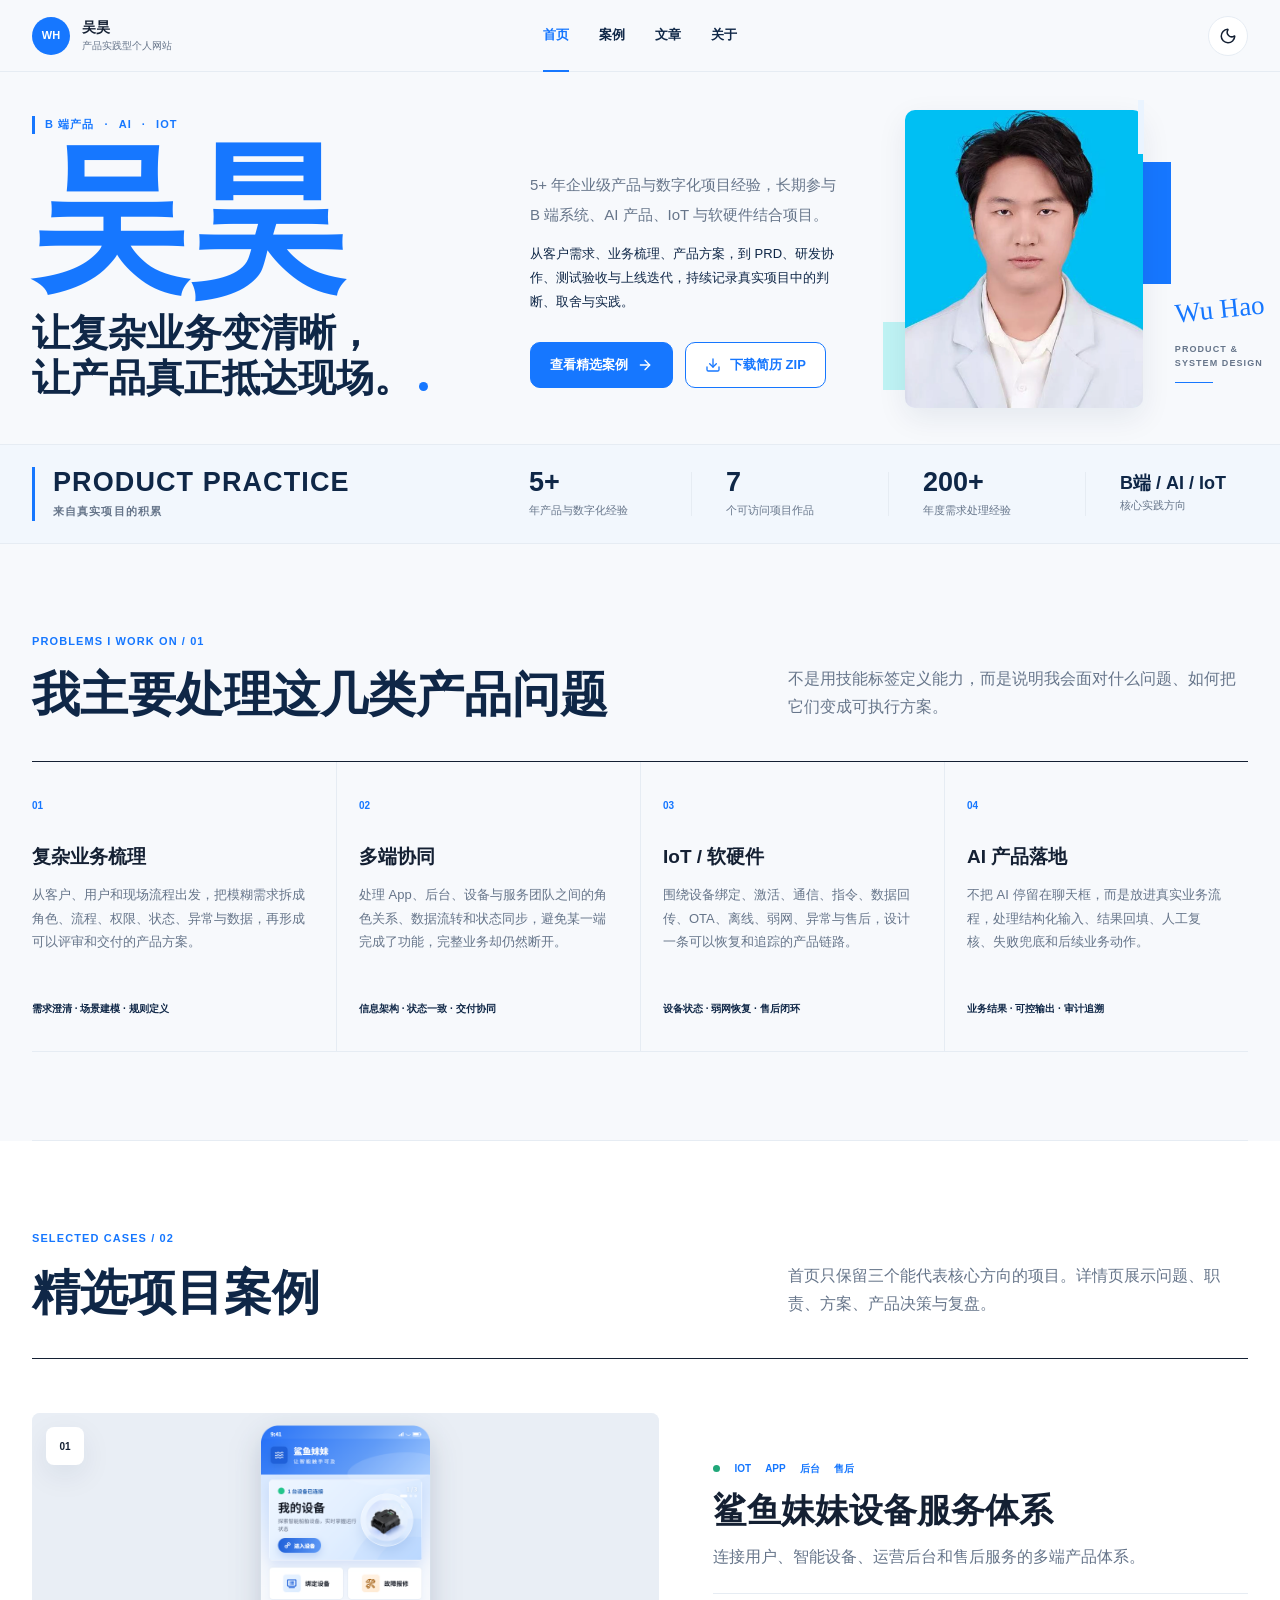
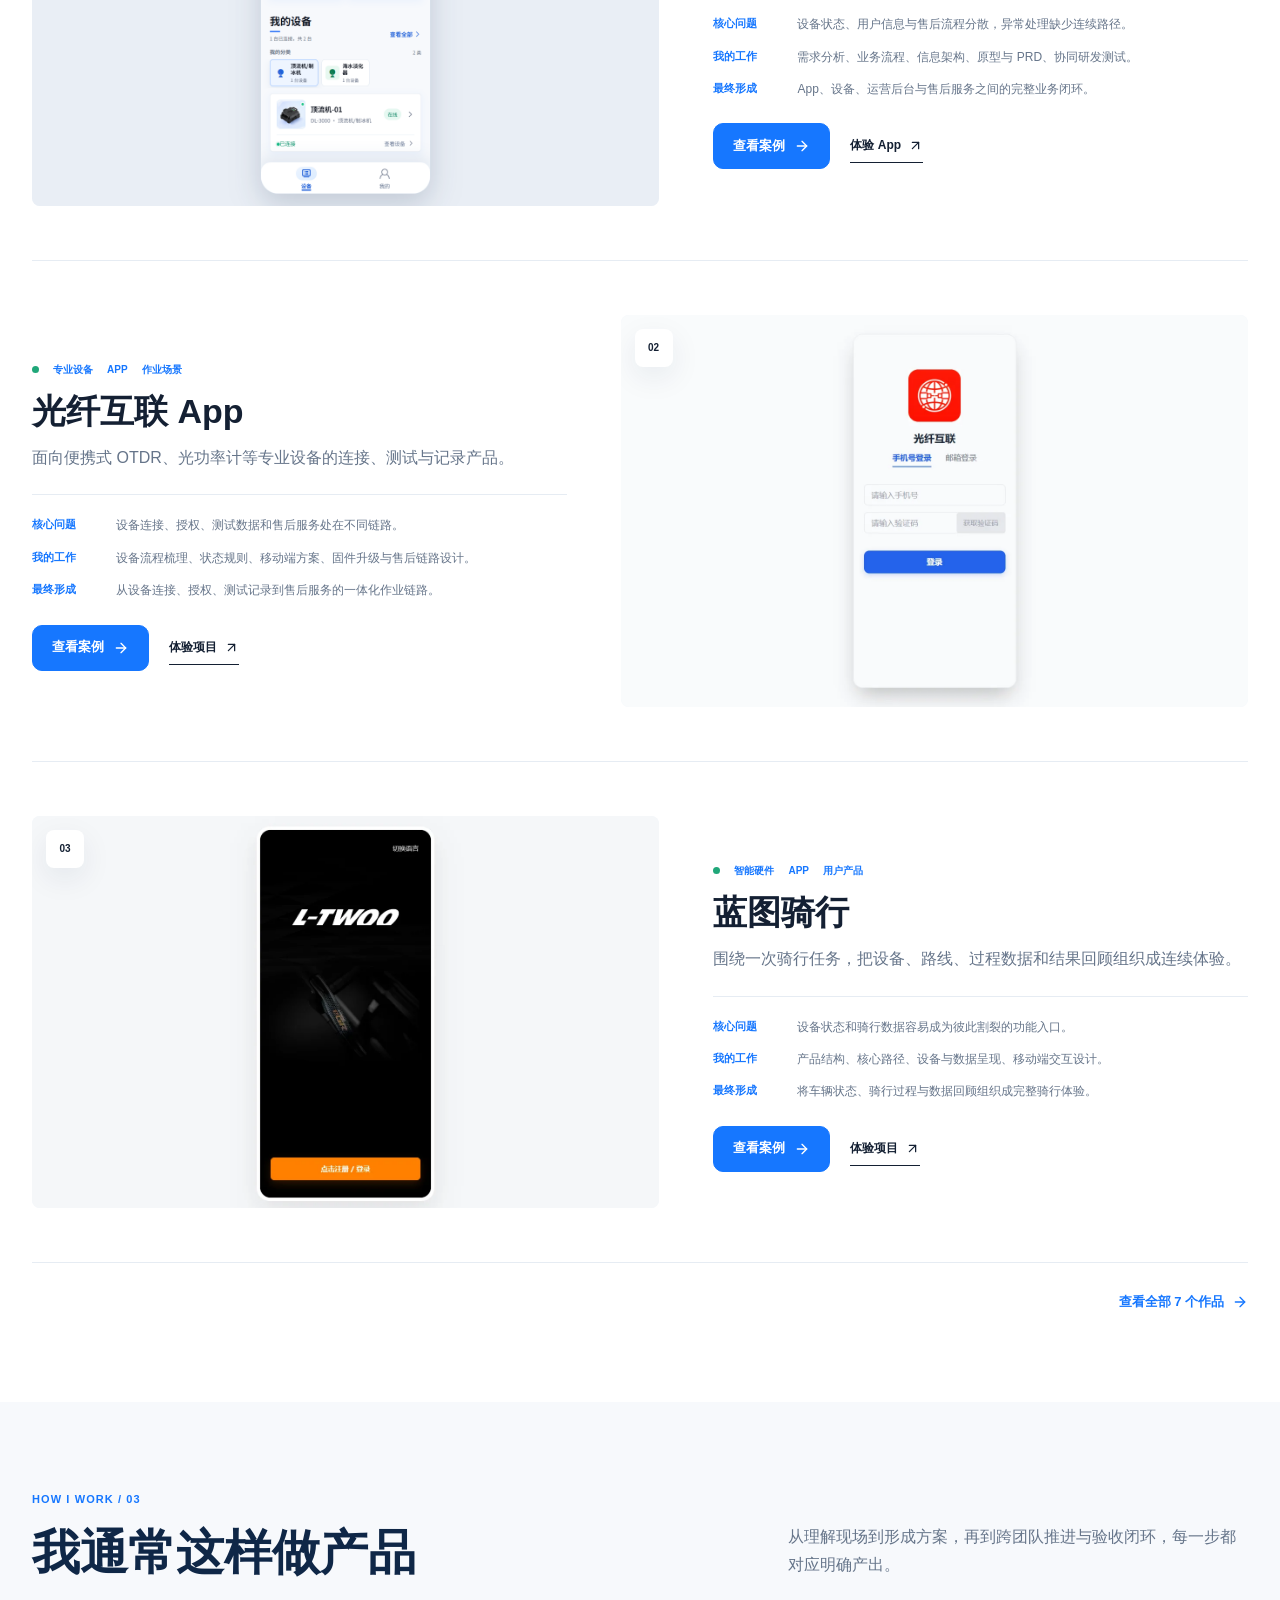
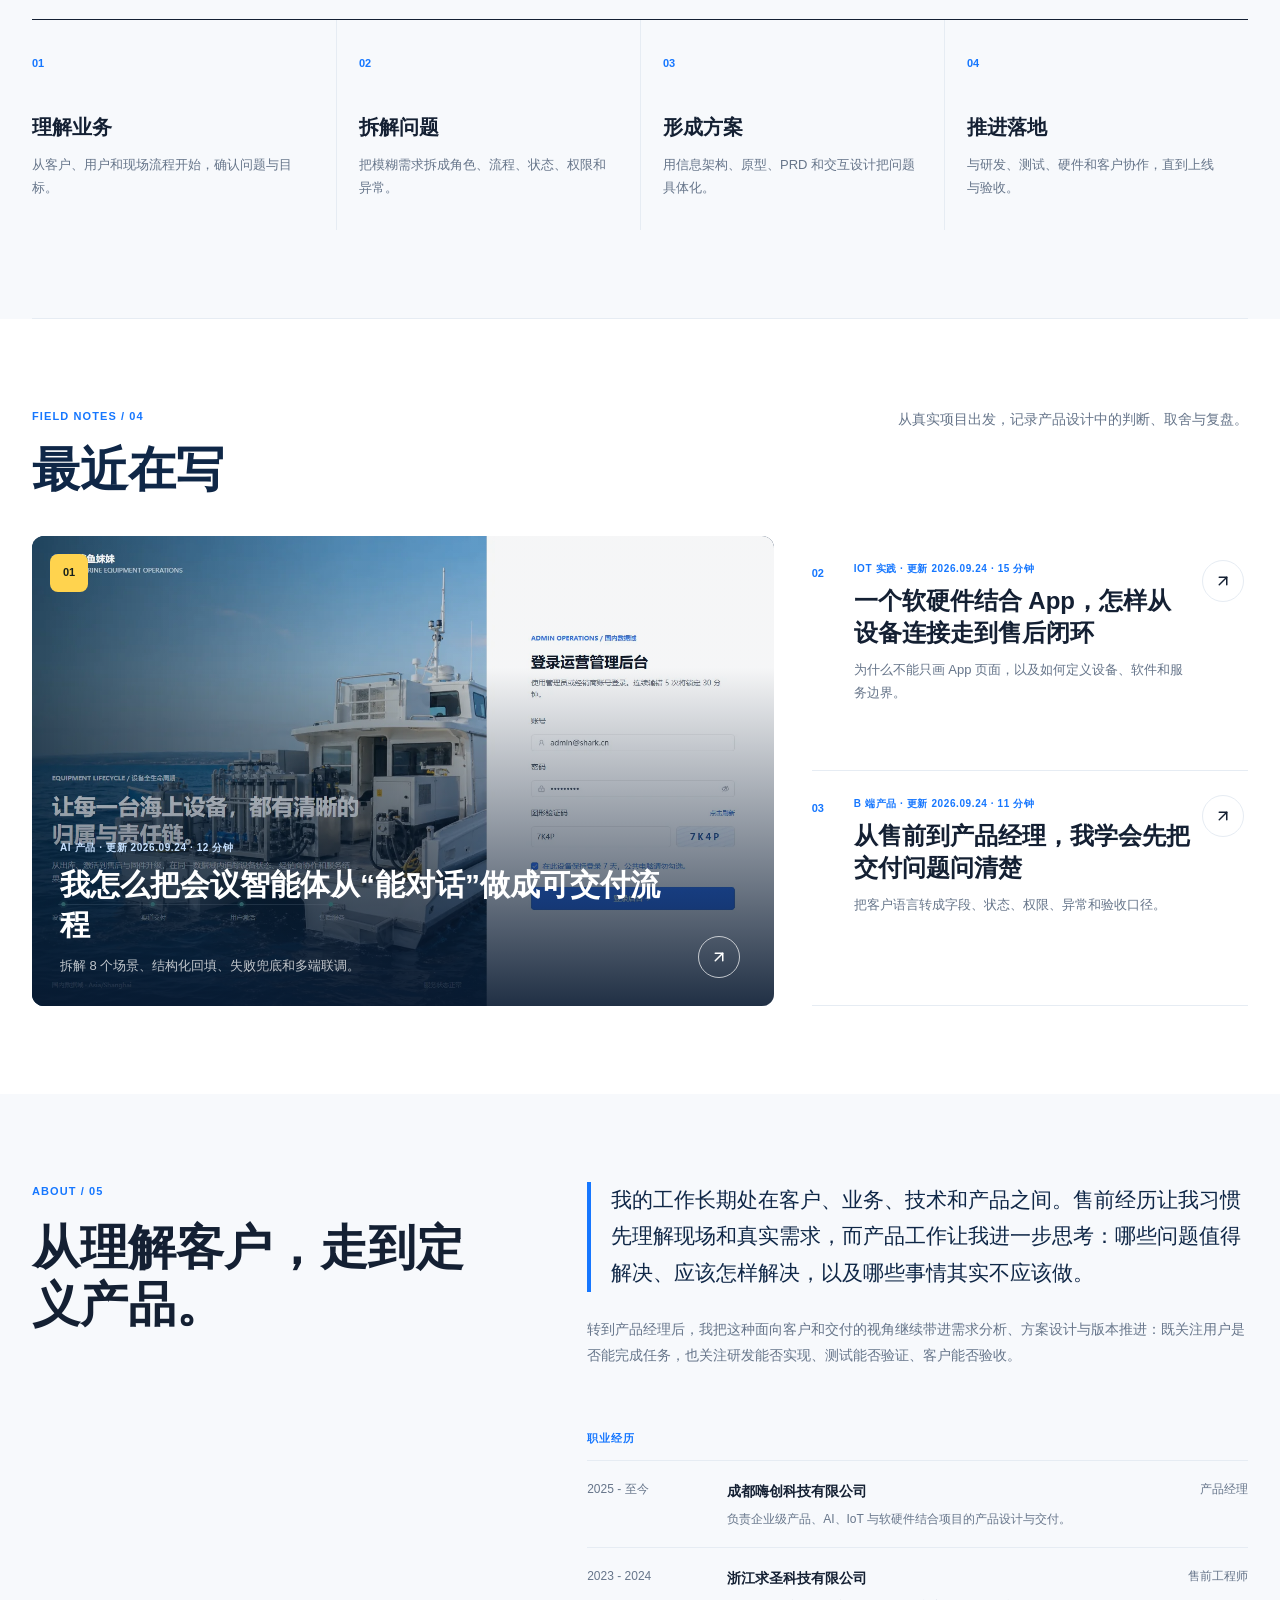
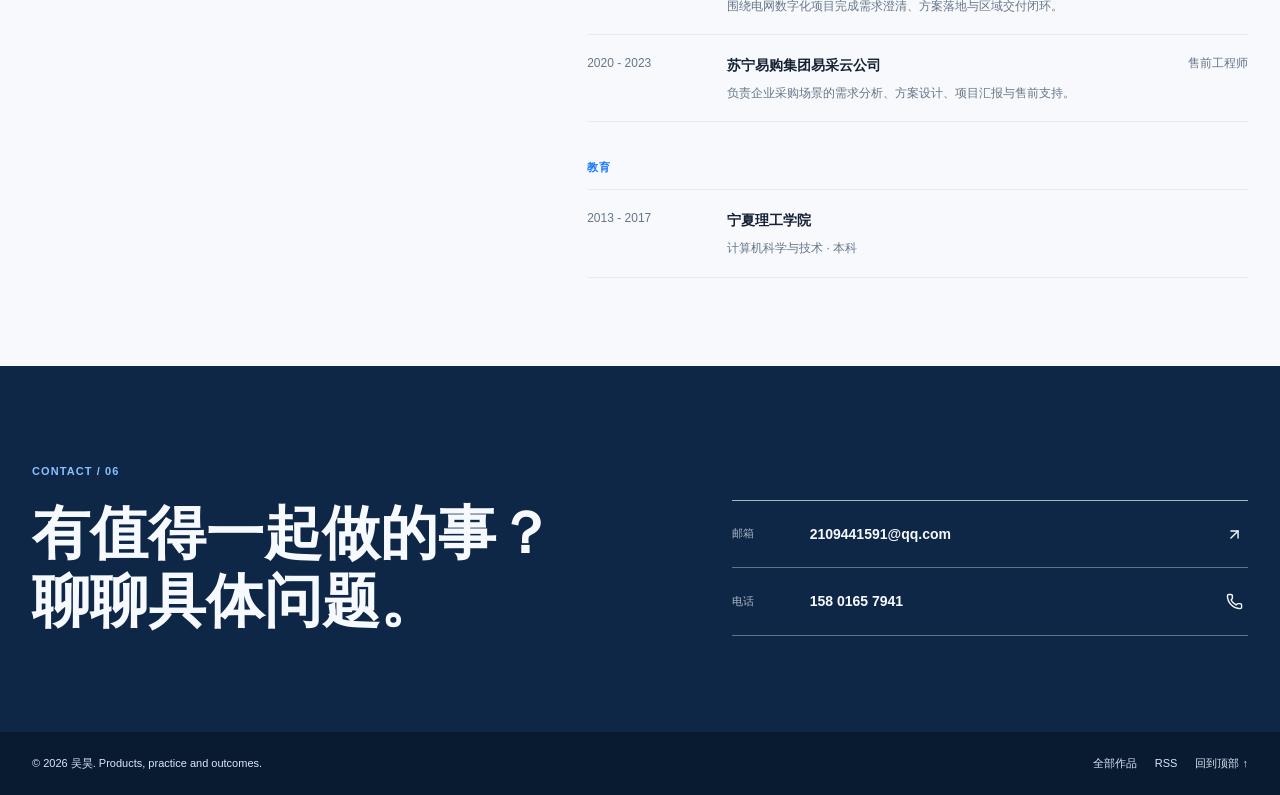
==== index.html @ 8900eb69 "fix: make resume downloadable in WeChat" ====
<!doctype html>
<html lang="zh-CN">
  <head>
    <meta charset="UTF-8" />
    <meta name="viewport" content="width=device-width, initial-scale=1.0" />
    <meta name="description" content="吴昊的个人产品作品集与实践记录，关注 B 端产品、AI、IoT、智能硬件与数字化项目，记录真实项目中的产品设计、需求分析与交付经验。" />
    <meta name="robots" content="index, follow" />
    <meta name="theme-color" content="#f7f9fc" />
    <meta property="og:type" content="website" />
    <meta property="og:title" content="吴昊｜产品经理 · B 端产品 / AI / IoT / 产品实践" />
    <meta property="og:description" content="产品案例、产品方法、AI 实践与 IoT 软硬件经验，记录从需求到交付的真实判断。" />
    <meta property="og:url" content="https://ruanyi.top/" />
    <meta property="og:image" content="https://ruanyi.top/assets/profile-hero.webp" />
    <meta name="twitter:card" content="summary_large_image" />
    <title>吴昊｜产品经理 · B 端产品 / AI / IoT / 产品实践</title>
    <link rel="canonical" href="https://ruanyi.top/" />
    <link rel="alternate" type="application/rss+xml" title="吴昊的产品手记" href="./rss.xml" />
    <link rel="icon" href="./assets/profile-hero.webp" type="image/webp" />
    <link rel="stylesheet" href="./styles-v2.css?v=20260924-3" />
    <script type="application/ld+json">
      {"@context":"https://schema.org","@type":"Person","name":"吴昊","jobTitle":"产品经理","url":"https://ruanyi.top/","sameAs":["https://github.com/1134despair-art"],"knowsAbout":["B端产品","AI产品","IoT","智能硬件","数字化项目"]}
    </script>
    <script src="./assets/vendor/lucide.min.js" defer></script>
    <script src="./script.js?v=20260924-3" defer></script>
  </head>
  <body>
    <a class="skip-link" href="#main">跳到正文</a>
    <header class="site-header" id="top">
      <div class="shell nav-wrap">
        <a class="brand" href="#top" aria-label="返回首页"><span class="brand-mark">WH</span><span class="brand-copy"><strong>吴昊</strong><small>产品实践型个人网站</small></span></a>
        <button class="icon-button menu-toggle" type="button" aria-label="打开导航" aria-expanded="false" aria-controls="site-nav"><i data-lucide="menu" aria-hidden="true"></i></button>
        <nav class="site-nav" id="site-nav" aria-label="主导航">
          <a href="#top"><i data-lucide="house" aria-hidden="true"></i><span>首页</span></a>
          <a href="#work"><i data-lucide="panels-top-left" aria-hidden="true"></i><span>案例</span></a>
          <a href="#writing"><i data-lucide="notebook-tabs" aria-hidden="true"></i><span>文章</span></a>
          <a href="#about"><i data-lucide="user-round" aria-hidden="true"></i><span>关于</span></a>
        </nav>
        <button class="icon-button theme-toggle" type="button" aria-label="切换深色模式" title="切换主题"><i data-lucide="moon" aria-hidden="true"></i></button>
      </div>
    </header>

    <main id="main">
      <section class="hero shell" aria-labelledby="hero-title">
        <div class="hero-grid">
          <div class="hero-primary">
            <p class="eyebrow">B 端产品 <span aria-hidden="true">·</span> AI <span aria-hidden="true">·</span> IoT</p>
            <h1 id="hero-title">吴昊</h1>
            <p class="hero-lede">让复杂业务变清晰，<br />让产品真正抵达现场。</p>
          </div>
          <div class="hero-intro">
            <p class="hero-summary">5+ 年企业级产品与数字化项目经验，长期参与 B 端系统、AI 产品、IoT 与软硬件结合项目。</p>
            <p class="hero-detail">从客户需求、业务梳理、产品方案，到 PRD、研发协作、测试验收与上线迭代，持续记录真实项目中的判断、取舍与实践。</p>
            <div class="hero-actions"><a class="button button-primary" href="#work">查看精选案例 <i data-lucide="arrow-right" aria-hidden="true"></i></a><a class="button button-secondary" href="./assets/wu-hao-product-manager-resume.zip" download="wu-hao-product-manager-resume.zip" type="application/zip" aria-label="下载简历 ZIP 压缩包"><i data-lucide="download" aria-hidden="true"></i> 下载简历 ZIP</a></div>
          </div>
          <aside class="hero-profile" aria-label="吴昊个人形象">
            <div class="portrait-stage"><span class="shape shape-blue" aria-hidden="true"></span><span class="shape shape-cyan" aria-hidden="true"></span><span class="shape shape-line" aria-hidden="true"></span><div class="portrait-wrap"><img src="./assets/profile-hero.webp" alt="吴昊的个人照片" width="800" height="1000" /></div><div class="portrait-signature"><strong>Wu Hao</strong><small>PRODUCT &amp;<br />SYSTEM DESIGN</small></div></div>
          </aside>
        </div>
      </section>

      <section class="principles" aria-label="专业积累">
        <div class="shell principle-grid">
          <p class="section-kicker"><strong>PRODUCT PRACTICE</strong><small>来自真实项目的积累</small></p>
          <p><strong>5+</strong><small>年产品与数字化经验</small></p><span></span><p><strong>7</strong><small>个可访问项目作品</small></p><span></span><p><strong>200+</strong><small>年度需求处理经验</small></p><span></span><p><strong class="direction-value">B端 / AI / IoT</strong><small>核心实践方向</small></p>
        </div>
      </section>

      <section class="section shell problem-section" id="problems" aria-labelledby="problems-title">
        <header class="section-head"><div><p class="section-kicker">Problems I Work On / 01</p><h2 id="problems-title">我主要处理这几类产品问题</h2></div><p>不是用技能标签定义能力，而是说明我会面对什么问题、如何把它们变成可执行方案。</p></header>
        <div class="problem-grid">
          <article><span>01</span><h3>复杂业务梳理</h3><p>从客户、用户和现场流程出发，把模糊需求拆成角色、流程、权限、状态、异常与数据，再形成可以评审和交付的产品方案。</p><small>需求澄清 · 场景建模 · 规则定义</small></article>
          <article><span>02</span><h3>多端协同</h3><p>处理 App、后台、设备与服务团队之间的角色关系、数据流转和状态同步，避免某一端完成了功能，完整业务却仍然断开。</p><small>信息架构 · 状态一致 · 交付协同</small></article>
          <article><span>03</span><h3>IoT / 软硬件</h3><p>围绕设备绑定、激活、通信、指令、数据回传、OTA、离线、弱网、异常与售后，设计一条可以恢复和追踪的产品链路。</p><small>设备状态 · 弱网恢复 · 售后闭环</small></article>
          <article><span>04</span><h3>AI 产品落地</h3><p>不把 AI 停留在聊天框，而是放进真实业务流程，处理结构化输入、结果回填、人工复核、失败兜底和后续业务动作。</p><small>业务结果 · 可控输出 · 审计追溯</small></article>
        </div>
      </section>

      <section class="section featured-work" id="work" aria-labelledby="work-title">
        <div class="shell">
          <header class="section-head"><div><p class="section-kicker">Selected Cases / 02</p><h2 id="work-title">精选项目案例</h2></div><p>首页只保留三个能代表核心方向的项目。详情页展示问题、职责、方案、产品决策与复盘。</p></header>
          <div class="selected-case-list">
            <article class="selected-case">
              <a class="case-visual" href="./cases/shark.html"><img src="./assets/projects/shark-app.png" alt="鲨鱼妹妹 App 与设备服务界面预览" /><span>01</span></a>
              <div class="case-copy"><p class="project-meta"><span>IoT</span><span>App</span><span>后台</span><span>售后</span></p><h3>鲨鱼妹妹设备服务体系</h3><p class="case-positioning">连接用户、智能设备、运营后台和售后服务的多端产品体系。</p><dl class="case-brief"><div><dt>核心问题</dt><dd>设备状态、用户信息与售后流程分散，异常处理缺少连续路径。</dd></div><div><dt>我的工作</dt><dd>需求分析、业务流程、信息架构、原型与 PRD、协同研发测试。</dd></div><div><dt>最终形成</dt><dd>App、设备、运营后台与售后服务之间的完整业务闭环。</dd></div></dl><div class="case-actions"><a class="button button-primary" href="./cases/shark.html">查看案例 <i data-lucide="arrow-right" aria-hidden="true"></i></a><a class="text-link" href="http://shark.ruanyi.top/" target="_blank" rel="noreferrer">体验 App <i data-lucide="arrow-up-right" aria-hidden="true"></i></a></div></div>
            </article>
            <article class="selected-case">
              <a class="case-visual" href="./cases/fiber.html"><img src="./assets/projects/fiber-connect.webp" alt="光纤互联 App 专业设备作业界面预览" /><span>02</span></a>
              <div class="case-copy"><p class="project-meta"><span>专业设备</span><span>App</span><span>作业场景</span></p><h3>光纤互联 App</h3><p class="case-positioning">面向便携式 OTDR、光功率计等专业设备的连接、测试与记录产品。</p><dl class="case-brief"><div><dt>核心问题</dt><dd>设备连接、授权、测试数据和售后服务处在不同链路。</dd></div><div><dt>我的工作</dt><dd>设备流程梳理、状态规则、移动端方案、固件升级与售后链路设计。</dd></div><div><dt>最终形成</dt><dd>从设备连接、授权、测试记录到售后服务的一体化作业链路。</dd></div></dl><div class="case-actions"><a class="button button-primary" href="./cases/fiber.html">查看案例 <i data-lucide="arrow-right" aria-hidden="true"></i></a><a class="text-link" href="https://ruanyi.top/fiberconnect-demo4-h5/" target="_blank" rel="noreferrer">体验项目 <i data-lucide="arrow-up-right" aria-hidden="true"></i></a></div></div>
            </article>
            <article class="selected-case">
              <a class="case-visual" href="./cases/cycling.html"><img src="./assets/projects/blueprint-cycling.webp" alt="蓝图骑行智能骑行产品界面预览" /><span>03</span></a>
              <div class="case-copy"><p class="project-meta"><span>智能硬件</span><span>App</span><span>用户产品</span></p><h3>蓝图骑行</h3><p class="case-positioning">围绕一次骑行任务，把设备、路线、过程数据和结果回顾组织成连续体验。</p><dl class="case-brief"><div><dt>核心问题</dt><dd>设备状态和骑行数据容易成为彼此割裂的功能入口。</dd></div><div><dt>我的工作</dt><dd>产品结构、核心路径、设备与数据呈现、移动端交互设计。</dd></div><div><dt>最终形成</dt><dd>将车辆状态、骑行过程与数据回顾组织成完整骑行体验。</dd></div></dl><div class="case-actions"><a class="button button-primary" href="./cases/cycling.html">查看案例 <i data-lucide="arrow-right" aria-hidden="true"></i></a><a class="text-link" href="https://bicycle.ruanyi.top/" target="_blank" rel="noreferrer">体验项目 <i data-lucide="arrow-up-right" aria-hidden="true"></i></a></div></div>
            </article>
          </div>
          <div class="section-end-link"><a href="./works.html">查看全部 7 个作品 <i data-lucide="arrow-right" aria-hidden="true"></i></a></div>
        </div>
      </section>

      <section class="section shell workflow-section" id="method" aria-labelledby="method-title">
        <header class="section-head"><div><p class="section-kicker">How I Work / 03</p><h2 id="method-title">我通常这样做产品</h2></div><p>从理解现场到形成方案，再到跨团队推进与验收闭环，每一步都对应明确产出。</p></header>
        <ol class="workflow-list"><li><span>01</span><div><h3>理解业务</h3><p>从客户、用户和现场流程开始，确认问题与目标。</p></div></li><li><span>02</span><div><h3>拆解问题</h3><p>把模糊需求拆成角色、流程、状态、权限和异常。</p></div></li><li><span>03</span><div><h3>形成方案</h3><p>用信息架构、原型、PRD 和交互设计把问题具体化。</p></div></li><li><span>04</span><div><h3>推进落地</h3><p>与研发、测试、硬件和客户协作，直到上线与验收。</p></div></li></ol>
      </section>

      <section class="section writing-section" id="writing" aria-labelledby="writing-title">
        <div class="shell"><header class="section-head"><div><p class="section-kicker">Field Notes / 04</p><h2 id="writing-title">最近在写</h2></div><p>从真实项目出发，记录产品设计中的判断、取舍与复盘。</p></header>
          <div class="article-list">
            <article class="article-item"><div class="article-number">01</div><div><p class="article-meta">AI 产品 · 更新 2026.09.24 · 12 分钟</p><h3>我怎么把会议智能体从“能对话”做成可交付流程</h3><p>拆解 8 个场景、结构化回填、失败兜底和多端联调。</p></div><button class="article-open" type="button" data-article="agent" aria-label="阅读文章：我怎么把会议智能体从能对话做成可交付流程"><i data-lucide="arrow-up-right" aria-hidden="true"></i></button></article>
            <article class="article-item"><div class="article-number">02</div><div><p class="article-meta">IoT 实践 · 更新 2026.09.24 · 15 分钟</p><h3>一个软硬件结合 App，怎样从设备连接走到售后闭环</h3><p>为什么不能只画 App 页面，以及如何定义设备、软件和服务边界。</p></div><button class="article-open" type="button" data-article="device" aria-label="阅读文章：一个软硬件结合 App 怎样从设备连接走到售后闭环"><i data-lucide="arrow-up-right" aria-hidden="true"></i></button></article>
            <article class="article-item"><div class="article-number">03</div><div><p class="article-meta">B 端产品 · 更新 2026.09.24 · 11 分钟</p><h3>从售前到产品经理，我学会先把交付问题问清楚</h3><p>把客户语言转成字段、状态、权限、异常和验收口径。</p></div><button class="article-open" type="button" data-article="prd" aria-label="阅读文章：从售前到产品经理我学会先把交付问题问清楚"><i data-lucide="arrow-up-right" aria-hidden="true"></i></button></article>
          </div>
        </div>
      </section>

      <section class="section shell about-section" id="about" aria-labelledby="about-title">
        <div class="about-intro"><p class="section-kicker">About / 05</p><h2 id="about-title">从理解客户，走到定义产品。</h2></div>
        <div class="about-content"><p class="about-lede">我的工作长期处在客户、业务、技术和产品之间。售前经历让我习惯先理解现场和真实需求，而产品工作让我进一步思考：哪些问题值得解决、应该怎样解决，以及哪些事情其实不应该做。</p><p class="about-note">转到产品经理后，我把这种面向客户和交付的视角继续带进需求分析、方案设计与版本推进：既关注用户是否能完成任务，也关注研发能否实现、测试能否验证、客户能否验收。</p>
          <div class="experience"><h3>职业经历</h3><div class="experience-row"><time>2025 - 至今</time><div><strong>成都嗨创科技有限公司</strong><span>产品经理</span><p>负责企业级产品、AI、IoT 与软硬件结合项目的产品设计与交付。</p></div></div><div class="experience-row"><time>2023 - 2024</time><div><strong>浙江求圣科技有限公司</strong><span>售前工程师</span><p>围绕电网数字化项目完成需求澄清、方案落地与区域交付闭环。</p></div></div><div class="experience-row"><time>2020 - 2023</time><div><strong>苏宁易购集团易采云公司</strong><span>售前工程师</span><p>负责企业采购场景的需求分析、方案设计、项目汇报与售前支持。</p></div></div></div>
          <div class="education"><h3>教育</h3><div><time>2013 - 2017</time><p><strong>宁夏理工学院</strong><span>计算机科学与技术 · 本科</span></p></div></div>
        </div>
      </section>

      <section class="contact-section" id="contact" aria-labelledby="contact-title"><div class="shell contact-inner"><div><p class="section-kicker">Contact / 06</p><h2 id="contact-title">有值得一起做的事？<br />聊聊具体问题。</h2></div><div class="contact-links"><a href="mailto:2109441591@qq.com"><span>邮箱</span><strong>2109441591@qq.com</strong><i data-lucide="arrow-up-right" aria-hidden="true"></i></a><a href="tel:15801657941"><span>电话</span><strong>158 0165 7941</strong><i data-lucide="phone" aria-hidden="true"></i></a></div></div></section>
    </main>

    <footer class="site-footer"><div class="shell"><p>© <span id="year"></span> 吴昊. Products, practice and outcomes.</p><div><a href="./works.html">全部作品</a><a href="./rss.xml">RSS</a><a href="#top">回到顶部 ↑</a></div></div></footer>
    <div class="reading-progress" aria-hidden="true"><span></span></div>
    <dialog class="article-dialog" id="article-dialog"><div class="dialog-reading-progress" aria-hidden="true"><span></span></div><button class="dialog-close icon-button" type="button" aria-label="关闭文章"><i data-lucide="x" aria-hidden="true"></i></button><article id="dialog-content"></article></dialog>
  </body>
</html>
---- styles-v2.css ----
:root {
  color-scheme: light;
  --canvas: #f7f9fc;
  --surface: #ffffff;
  --surface-soft: #f2f7fd;
  --ink: #142033;
  --ink-soft: #0f2747;
  --muted: #66758a;
  --line: #e6ecf3;
  --brand: #1677ff;
  --brand-strong: #0f2747;
  --brand-soft: #eaf4ff;
  --accent: #15b8d1;
  --highlight: #ffd34e;
  --success: #20a779;
  --shadow-sm: 0 10px 30px rgba(15, 39, 71, 0.08);
  --shadow-lg: 0 24px 64px rgba(15, 39, 71, 0.16);
  --radius-sm: 8px;
  --radius-md: 12px;
  --ease: cubic-bezier(.2, .7, .2, 1);
  --header-height: 72px;
}

[data-theme="dark"] {
  color-scheme: dark;
  --canvas: #08111e;
  --surface: #0d1828;
  --surface-soft: #112238;
  --ink: #f3f7fc;
  --ink-soft: #e2eaf5;
  --muted: #9cabc0;
  --line: #263b55;
  --brand: #65aaff;
  --brand-strong: #0b3f7a;
  --brand-soft: #102944;
  --accent: #49c8dc;
  --highlight: #f2cc52;
  --success: #51c598;
  --shadow-sm: 0 10px 28px rgba(0, 0, 0, 0.24);
  --shadow-lg: 0 24px 64px rgba(0, 0, 0, 0.4);
}

* { box-sizing: border-box; }
html { scroll-behavior: smooth; scroll-padding-top: 88px; }
body { margin: 0; overflow-x: hidden; background: var(--canvas); color: var(--ink); font-family: Inter, "PingFang SC", "Hiragino Sans GB", "Microsoft YaHei", sans-serif; font-size: 16px; line-height: 1.75; letter-spacing: 0; }
button, a { font: inherit; }
button { color: inherit; }
a { color: inherit; text-decoration: none; }
img { display: block; max-width: 100%; }
::selection { background: var(--brand); color: #fff; }
.skip-link { position: fixed; z-index: 200; left: 20px; top: -60px; padding: 10px 16px; border-radius: var(--radius-sm); background: var(--ink); color: var(--surface); }
.skip-link:focus { top: 12px; }
.shell { width: min(1280px, calc(100% - 64px)); margin-inline: auto; }
main { display: flex; flex-direction: column; }

.site-header { position: sticky; z-index: 80; top: 0; height: var(--header-height); border-bottom: 1px solid var(--line); background: color-mix(in srgb, var(--canvas) 94%, transparent); backdrop-filter: blur(16px); transition: box-shadow 180ms ease, background 180ms ease; }
.site-header.scrolled { background: color-mix(in srgb, var(--surface) 96%, transparent); box-shadow: 0 8px 26px rgba(15, 39, 71, .06); }
.nav-wrap { height: 100%; display: grid; grid-template-columns: 1fr auto 1fr; align-items: center; gap: 24px; }
.brand { display: inline-flex; align-items: center; gap: 12px; width: max-content; }
.brand-mark { display: grid; place-items: center; width: 38px; aspect-ratio: 1; border-radius: 50%; background: var(--brand); color: #fff; font-size: 11px; font-weight: 800; }
.brand-copy { display: grid; line-height: 1.2; }
.brand-copy strong { font-size: 14px; font-weight: 800; }
.brand-copy small { margin-top: 4px; color: var(--muted); font-size: 10px; }
.site-nav { height: 100%; display: flex; align-items: center; justify-content: center; gap: 30px; }
.site-nav a { position: relative; height: 100%; display: inline-flex; align-items: center; color: var(--ink-soft); font-size: 13px; font-weight: 650; transition: color 180ms ease; }
.site-nav a::after { content: ""; position: absolute; left: 0; right: 0; bottom: -1px; height: 2px; background: var(--brand); transform: scaleX(0); transform-origin: center; transition: transform 180ms ease; }
.site-nav a:hover, .site-nav a.active { color: var(--brand); }
.site-nav a:hover::after, .site-nav a.active::after { transform: scaleX(1); }
.site-nav svg { display: none; }
.icon-button { display: grid; place-items: center; width: 40px; height: 40px; padding: 0; border: 1px solid var(--line); border-radius: 50%; background: var(--surface); cursor: pointer; transition: border-color 180ms ease, color 180ms ease, transform 180ms ease; }
.icon-button:hover { border-color: var(--brand); color: var(--brand); transform: translateY(-1px); }
.icon-button svg { width: 18px; height: 18px; }
.theme-toggle { justify-self: end; }
.menu-toggle { display: none; }

.hero { padding-block: 0; }
.hero-grid { min-height: 372px; display: grid; grid-template-columns: minmax(400px, 1.05fr) minmax(300px, .72fr) minmax(330px, .83fr); align-items: center; gap: 36px; }
.hero-primary { align-self: center; }
.eyebrow, .section-kicker { margin: 0 0 18px; color: var(--brand); font-size: 11px; font-weight: 800; letter-spacing: .1em; text-transform: uppercase; }
.hero .eyebrow { display: flex; align-items: center; gap: 10px; margin-bottom: 18px; }
.hero .eyebrow::before { content: ""; width: 3px; height: 18px; background: var(--brand); }
.hero h1 { margin: 0; color: var(--brand); font-size: 156px; line-height: .86; font-weight: 900; letter-spacing: 0; }
.hero-lede { margin: 24px 0 0; color: var(--ink-soft); font-size: 38px; font-weight: 800; line-height: 1.18; }
.hero-lede::after { content: ""; display: inline-block; width: 9px; height: 9px; margin-left: 7px; border-radius: 50%; background: var(--brand); }
.hero-intro { align-self: center; padding-top: 42px; }
.hero-summary { max-width: 390px; margin: 0; color: var(--muted); font-size: 15px; line-height: 2; }
.hero-detail { max-width: 390px; margin: 12px 0 0; color: var(--ink-soft); font-size: 13px; line-height: 1.85; }
.hero-actions { display: flex; flex-wrap: wrap; gap: 12px; margin-top: 28px; }
.button { min-height: 46px; display: inline-flex; align-items: center; justify-content: center; gap: 9px; padding: 9px 19px; border: 1px solid var(--brand); border-radius: 10px; font-size: 13px; font-weight: 750; transition: transform 180ms var(--ease), box-shadow 180ms ease, background 180ms ease; }
.button:hover { transform: translateY(-2px); box-shadow: var(--shadow-sm); }
.button svg { width: 16px; height: 16px; }
.button-primary { background: var(--brand); border-color: var(--brand); color: #fff; }
.button-primary:hover { background: #0568ec; }
.button-secondary { background: var(--surface); color: var(--brand); }
.button-secondary:hover { background: var(--brand-soft); }

.hero-profile { min-width: 0; }
.portrait-stage { position: relative; width: 100%; max-width: 385px; min-height: 324px; margin-left: auto; }
.portrait-wrap { position: absolute; z-index: 3; left: 22px; top: 14px; width: 238px; aspect-ratio: 4 / 5; overflow: hidden; border-radius: 10px; background: var(--brand-soft); box-shadow: var(--shadow-sm); }
.portrait-wrap img { width: 100%; height: 100%; object-fit: cover; object-position: center 38%; }
.shape { position: absolute; display: block; }
.shape-blue { z-index: 1; left: 244px; top: 66px; width: 44px; height: 122px; background: var(--brand); }
.shape-cyan { z-index: 2; left: 0; top: 226px; width: 54px; height: 68px; background: #bff3f4; }
.shape-line { z-index: 4; left: 255px; top: 4px; width: 6px; height: 54px; background: var(--brand-soft); }
.portrait-signature { position: absolute; left: 292px; top: 190px; display: grid; gap: 10px; color: var(--brand); }
.portrait-signature strong { font-family: "Segoe Script", "Bradley Hand", cursive; font-size: 27px; font-weight: 500; white-space: nowrap; transform: rotate(-6deg); }
.portrait-signature small { color: var(--muted); font-size: 9px; font-weight: 700; line-height: 1.5; letter-spacing: .12em; }
.portrait-signature::after { content: ""; width: 38px; height: 1px; margin-top: 2px; background: var(--brand); }

.principles { border-block: 1px solid var(--line); background: var(--surface-soft); }
.principle-grid { min-height: 98px; display: grid; grid-template-columns: 1.22fr repeat(7, auto); align-items: center; gap: 34px; }
.principle-grid .section-kicker { display: grid; gap: 4px; margin: 0; padding-left: 18px; border-left: 3px solid var(--brand); }
.principle-grid p { margin: 0; }
.principle-grid p:not(.section-kicker) { display: grid; gap: 3px; min-width: 128px; }
.principle-grid strong { color: var(--ink-soft); font-size: 27px; line-height: 1.15; }
.principle-grid .direction-value { font-size: 18px; white-space: nowrap; }
.principle-grid small { color: var(--muted); font-size: 11px; white-space: nowrap; }
.principle-grid span { width: 1px; height: 44px; background: var(--line); }

.section { padding-block: 88px; }
.section-head { display: grid; grid-template-columns: minmax(0, 1fr) minmax(300px, .65fr); align-items: end; gap: 48px; margin-bottom: 40px; }
.section-head h2 { margin: 0; color: var(--ink-soft); font-size: 48px; line-height: 1.08; letter-spacing: 0; }
.section-head > p { margin: 0; color: var(--muted); }

.content-pillars { order: initial; }
.pillar-list { display: grid; grid-template-columns: repeat(5, 1fr); border-top: 1px solid var(--ink); border-bottom: 1px solid var(--line); }
.pillar-list article { min-width: 0; display: grid; grid-template-columns: 26px 1fr; gap: 12px; padding: 26px 20px 28px 0; }
.pillar-list article + article { padding-left: 20px; border-left: 1px solid var(--line); }
.pillar-list span { padding-top: 3px; color: var(--brand); font-size: 10px; font-weight: 850; }
.pillar-list h3 { margin: 0 0 9px; font-size: 17px; }
.pillar-list p { margin: 0; color: var(--muted); font-size: 12px; line-height: 1.75; }

.writing-section { background: var(--surface); }
.writing-section .section-head { grid-template-columns: 1fr auto; gap: 20px 48px; }
.writing-section .section-head > div { grid-row: span 2; }
.writing-section .section-head > p { align-self: start; max-width: 430px; font-size: 14px; }
.section-more { align-self: end; justify-self: end; display: inline-flex; align-items: center; gap: 8px; color: var(--brand); font-size: 12px; font-weight: 750; }
.section-more svg { width: 15px; height: 15px; transition: transform 180ms ease; }
.section-more:hover svg { transform: translateX(5px); }
.article-list { display: grid; grid-template-columns: minmax(0, 1.7fr) minmax(360px, 1fr); grid-template-rows: 1fr 1fr; column-gap: 38px; }
.article-item { position: relative; min-width: 0; display: grid; grid-template-columns: 30px 1fr 46px; align-items: start; gap: 12px; padding: 24px 0; border-bottom: 1px solid var(--line); transition: border-color 250ms ease; }
.article-item:first-child { grid-row: span 2; grid-template-columns: 1fr 48px; align-content: end; min-height: 470px; padding: 250px 28px 28px; overflow: hidden; border: 0; border-radius: 12px; background: #0f2747; color: #fff; }
.article-item:first-child::before { content: ""; position: absolute; inset: 0; background: linear-gradient(180deg, rgba(8, 25, 48, .04) 28%, rgba(8, 25, 48, .9) 100%), url("./assets/projects/shark-ops.webp") center / cover no-repeat; transition: transform 250ms ease, filter 250ms ease; }
.article-item:first-child:hover::before { transform: scale(1.02); filter: saturate(1.08); }
.article-item:first-child::after { content: ""; position: absolute; inset: 0; background: rgba(10, 32, 58, 0); pointer-events: none; transition: background 250ms ease; }
.article-item:first-child:hover::after { background: rgba(10, 32, 58, .08); }
.article-item:first-child .article-number { position: absolute; z-index: 2; left: 18px; top: 18px; width: 38px; height: 38px; display: grid; place-items: center; padding: 0; border-radius: 8px; background: var(--highlight); color: #17201c; }
.article-item:first-child > div:nth-child(2) { z-index: 2; grid-column: 1; }
.article-item:first-child .article-open { z-index: 2; grid-column: 2; align-self: end; border-color: rgba(255,255,255,.7); color: #fff; }
.article-item:first-child .article-meta { color: #c7e1ff; }
.article-item:first-child h3 { max-width: 620px; font-size: 30px; }
.article-item:first-child div > p:last-child { max-width: 600px; color: rgba(255,255,255,.74); }
.article-number { padding-top: 4px; color: var(--brand); font-size: 11px; font-weight: 850; }
.article-meta { margin: 0 0 8px; color: var(--brand); font-size: 10px; font-weight: 800; letter-spacing: .06em; text-transform: uppercase; }
.article-item h3 { margin: 0 0 9px; color: inherit; font-size: 24px; line-height: 1.35; transition: color 250ms ease; }
.article-item div > p:last-child { margin: 0; color: var(--muted); font-size: 13px; line-height: 1.75; }
.article-item:not(:first-child):hover { border-color: var(--brand); }
.article-item:not(:first-child):hover h3 { color: var(--brand); }
.article-open { display: grid; place-items: center; width: 42px; aspect-ratio: 1; border: 1px solid var(--line); border-radius: 50%; background: transparent; cursor: pointer; transition: background 250ms ease, color 250ms ease, border-color 250ms ease, transform 250ms ease; }
.article-open:hover, .article-item:hover .article-open { border-color: var(--brand); color: var(--brand); transform: translate(5px, -2px); }
.article-item:first-child:hover .article-open { border-color: #fff; color: #fff; }
.article-open svg { width: 18px; height: 18px; }

#work .section-head { grid-template-columns: minmax(0, 1fr) minmax(300px, .65fr); }
#work.section { padding-top: 88px; }
.filter-bar { display: flex; flex-wrap: wrap; gap: 8px; margin-bottom: 38px; }
.filter-button { min-height: 38px; padding: 7px 14px; border: 1px solid var(--line); border-radius: 8px; background: var(--surface); cursor: pointer; color: var(--muted); font-size: 12px; font-weight: 700; transition: background 180ms ease, color 180ms ease, border-color 180ms ease; }
.filter-button:hover, .filter-button.active { border-color: var(--brand); background: var(--brand); color: #fff; }
.project-grid { display: grid; grid-template-columns: repeat(12, 1fr); gap: 56px 24px; }
.project-card { grid-column: span 6; min-width: 0; }
.project-card[hidden] { display: none; }
.project-featured { grid-column: span 12; display: grid; grid-template-columns: minmax(0, 1.5fr) minmax(280px, .5fr); align-items: end; gap: 32px; }
.project-featured:last-child { grid-template-columns: minmax(280px, .5fr) minmax(0, 1.5fr); }
.project-featured:last-child .project-visual { order: 2; }
.project-visual { position: relative; display: block; aspect-ratio: 16 / 10; overflow: hidden; border-radius: var(--radius-md); background: var(--surface-soft); box-shadow: var(--shadow-sm); }
.project-visual::after { content: "查看线上项目"; position: absolute; right: 12px; bottom: 12px; padding: 7px 10px; border-radius: var(--radius-sm); background: rgba(20,32,51,.88); color: #fff; font-size: 10px; font-weight: 750; opacity: 0; transform: translateY(6px); transition: opacity 180ms ease, transform 180ms ease; }
.project-visual:hover::after { opacity: 1; transform: translateY(0); }
.project-visual img { width: 100%; height: 100%; object-fit: cover; object-position: top center; transition: transform 420ms var(--ease); }
.project-card:hover .project-visual img { transform: scale(1.025); }
.project-index { position: absolute; z-index: 2; left: 12px; top: 12px; display: grid; place-items: center; width: 36px; aspect-ratio: 1; border-radius: var(--radius-sm); background: var(--surface); color: var(--ink); box-shadow: var(--shadow-sm); font-size: 10px; font-weight: 850; }
.project-body { padding-top: 20px; }
.project-meta { display: flex; flex-wrap: wrap; gap: 7px 14px; color: var(--brand); font-size: 10px; font-weight: 800; text-transform: uppercase; }
.project-meta::before { content: ""; align-self: center; width: 7px; height: 7px; border-radius: 50%; background: var(--success); }
.project-body h3 { margin: 10px 0 8px; font-size: 30px; line-height: 1.3; }
.project-body h2 { margin: 10px 0 8px; font-size: 27px; line-height: 1.3; }
.project-body p { margin: 0 0 16px; color: var(--muted); font-size: 14px; }
.project-positioning { line-height: 1.8; }
.project-role { padding-top: 13px; border-top: 1px solid var(--line); font-size: 13px !important; }
.project-role strong { margin-right: 8px; color: var(--ink-soft); }
.project-details { display: grid; gap: 10px; margin: 20px 0 22px; padding-top: 18px; border-top: 1px solid var(--line); }
.project-details div { display: grid; grid-template-columns: 64px 1fr; gap: 12px; }
.project-details dt { color: var(--brand); font-size: 11px; font-weight: 800; }
.project-details dd { margin: 0; color: var(--muted); font-size: 12px; line-height: 1.7; }
.text-link { display: inline-flex; align-items: center; gap: 7px; min-height: 34px; border-bottom: 1px solid var(--ink); font-size: 12px; font-weight: 800; }
.text-link svg { width: 15px; height: 15px; transition: transform 180ms ease; }
.text-link:hover svg { transform: translate(3px, -3px); }

.about-section { display: grid; grid-template-columns: minmax(280px, .82fr) minmax(0, 1.18fr); gap: 96px; }
.about-intro { position: sticky; top: 110px; align-self: start; }
.about-intro h2 { margin: 0; font-size: 48px; line-height: 1.2; }
.about-lede { margin: 0 0 48px; padding-left: 20px; border-left: 4px solid var(--brand); color: var(--ink-soft); font-size: 21px; line-height: 1.75; }
.capability-grid { display: grid; grid-template-columns: repeat(2, 1fr); border-top: 1px solid var(--ink); }
.capability-grid > div { min-height: 188px; padding: 24px 22px 24px 0; border-bottom: 1px solid var(--line); }
.capability-grid > div:nth-child(even) { padding-left: 22px; border-left: 1px solid var(--line); }
.capability-grid span { color: var(--brand); font-size: 10px; font-weight: 850; }
.capability-grid h3 { margin: 20px 0 7px; font-size: 18px; }
.capability-grid p { margin: 0; color: var(--muted); font-size: 13px; }
.experience { margin-top: 60px; }
.experience > h3 { margin: 0 0 12px; color: var(--brand); font-size: 11px; letter-spacing: .1em; text-transform: uppercase; }
.experience-row { display: grid; grid-template-columns: 120px 1fr; gap: 20px; padding: 18px 0; border-top: 1px solid var(--line); }
.experience-row:last-child { border-bottom: 1px solid var(--line); }
.experience-row time { color: var(--muted); font-size: 12px; }
.experience-row div { display: grid; grid-template-columns: minmax(0, 1fr) auto; gap: 5px 18px; }
.experience-row strong { font-size: 14px; }
.experience-row span { color: var(--muted); font-size: 12px; text-align: right; }
.experience-row p { grid-column: 1 / -1; margin: 0; color: var(--muted); font-size: 12px; line-height: 1.7; }
.education { margin-top: 36px; }
.education > h3 { margin: 0 0 12px; color: var(--brand); font-size: 11px; letter-spacing: .1em; text-transform: uppercase; }
.education > div { display: grid; grid-template-columns: 120px 1fr; gap: 20px; padding: 18px 0; border-top: 1px solid var(--line); border-bottom: 1px solid var(--line); }
.education time { color: var(--muted); font-size: 12px; }
.education p { display: grid; gap: 5px; margin: 0; }
.education strong { font-size: 14px; }
.education span { color: var(--muted); font-size: 12px; }
.about-note { margin: -24px 0 0; color: var(--muted); font-size: 14px; line-height: 1.9; }

.contact-section { padding-block: 96px; background: var(--brand-strong); color: #f6f9fd; }
.contact-section .section-kicker { color: #8bc0ff; }
.contact-inner { display: grid; grid-template-columns: 1fr .82fr; gap: 70px; align-items: end; }
.contact-inner h2 { margin: 0; font-size: 58px; line-height: 1.18; }
.contact-links { border-top: 1px solid rgba(255,255,255,.65); }
.contact-links a { display: grid; grid-template-columns: 64px 1fr 22px; align-items: center; gap: 14px; padding: 21px 0; border-bottom: 1px solid rgba(255,255,255,.35); }
.contact-links span { font-size: 11px; opacity: .7; }
.contact-links strong { overflow-wrap: anywhere; font-size: 14px; }
.contact-links svg { width: 17px; height: 17px; }

.site-footer { padding: 22px 0; background: #091b30; color: #dbe8f8; font-size: 11px; }
.site-footer .shell { display: flex; justify-content: space-between; gap: 24px; }
.site-footer p { margin: 0; }
.site-footer .shell > div { display: flex; flex-wrap: wrap; gap: 18px; }
.site-footer a:hover { color: #fff; }

.problem-section { border-bottom: 1px solid var(--line); }
.problem-grid { display: grid; grid-template-columns: repeat(4, 1fr); border-top: 1px solid var(--ink); border-bottom: 1px solid var(--line); }
.problem-grid article { min-width: 0; padding: 28px 22px 30px 0; }
.problem-grid article + article { padding-left: 22px; border-left: 1px solid var(--line); }
.problem-grid span { color: var(--brand); font-size: 10px; font-weight: 850; }
.problem-grid h3 { margin: 22px 0 10px; font-size: 19px; }
.problem-grid p { min-height: 88px; margin: 0 0 22px; color: var(--muted); font-size: 13px; line-height: 1.8; }
.problem-grid small { color: var(--ink-soft); font-size: 10px; font-weight: 750; }

.featured-work { background: var(--surface); }
.selected-case-list { border-top: 1px solid var(--ink); }
.selected-case { display: grid; grid-template-columns: minmax(0, 1.08fr) minmax(360px, .92fr); gap: 54px; align-items: center; padding: 54px 0; border-bottom: 1px solid var(--line); }
.selected-case:nth-child(even) { grid-template-columns: minmax(360px, .92fr) minmax(0, 1.08fr); }
.selected-case:nth-child(even) .case-visual { order: 2; }
.case-visual { position: relative; display: block; min-width: 0; aspect-ratio: 16 / 10; overflow: hidden; border-radius: var(--radius-sm); background: var(--surface-soft); }
.case-visual img { width: 100%; height: 100%; object-fit: cover; object-position: top center; transition: transform 360ms var(--ease); }
.selected-case:hover .case-visual img { transform: scale(1.02); }
.case-visual > span { position: absolute; left: 14px; top: 14px; display: grid; place-items: center; width: 38px; aspect-ratio: 1; border-radius: var(--radius-sm); background: var(--surface); color: var(--ink); box-shadow: var(--shadow-sm); font-size: 10px; font-weight: 850; }
.case-copy h3 { margin: 12px 0 10px; font-size: 34px; line-height: 1.25; }
.case-positioning { margin: 0 0 22px; color: var(--muted); line-height: 1.85; }
.case-brief { display: grid; gap: 12px; margin: 0 0 24px; padding-top: 20px; border-top: 1px solid var(--line); }
.case-brief div { display: grid; grid-template-columns: 70px 1fr; gap: 14px; }
.case-brief dt { color: var(--brand); font-size: 11px; font-weight: 800; }
.case-brief dd { margin: 0; color: var(--muted); font-size: 12px; line-height: 1.7; }
.case-actions { display: flex; flex-wrap: wrap; align-items: center; gap: 12px 20px; }
.section-end-link { display: flex; justify-content: flex-end; padding-top: 28px; }
.section-end-link a { display: inline-flex; align-items: center; gap: 8px; color: var(--brand); font-size: 13px; font-weight: 800; }
.section-end-link svg { width: 16px; height: 16px; transition: transform 180ms ease; }
.section-end-link a:hover svg { transform: translateX(4px); }

.workflow-section { border-bottom: 1px solid var(--line); }
.workflow-list { display: grid; grid-template-columns: repeat(4, 1fr); margin: 0; padding: 0; border-top: 1px solid var(--ink); list-style: none; }
.workflow-list li { min-width: 0; padding: 28px 22px 30px 0; }
.workflow-list li + li { padding-left: 22px; border-left: 1px solid var(--line); }
.workflow-list span { color: var(--brand); font-size: 11px; font-weight: 850; }
.workflow-list h3 { margin: 34px 0 8px; font-size: 20px; }
.workflow-list p { margin: 0; color: var(--muted); font-size: 13px; line-height: 1.8; }

.subpage-main, .case-page { display: block; }
.page-hero { padding-block: 92px 64px; border-bottom: 1px solid var(--line); }
.page-hero h1 { margin: 0; color: var(--ink-soft); font-size: 72px; line-height: 1; }
.page-hero > p:last-child { max-width: 660px; margin: 24px 0 0; color: var(--muted); font-size: 17px; line-height: 1.85; }
.work-library { padding-top: 54px; }
.work-library .project-grid { row-gap: 64px; }

.case-hero { padding-block: 88px 64px; }
.case-hero-grid { display: grid; grid-template-columns: minmax(0, 1.15fr) minmax(360px, .85fr); gap: 86px; align-items: end; }
.case-hero h1 { margin: 0; color: var(--ink-soft); font-size: 72px; line-height: 1.06; }
.case-hero-grid > div > p { max-width: 640px; margin: 28px 0 0; color: var(--muted); font-size: 17px; line-height: 1.9; }
.case-overview { margin: 0; border-top: 1px solid var(--ink); }
.case-overview div { display: grid; grid-template-columns: 86px 1fr; gap: 18px; padding: 11px 0; border-bottom: 1px solid var(--line); }
.case-overview dt { color: var(--brand); font-size: 11px; font-weight: 800; }
.case-overview dd { margin: 0; color: var(--ink-soft); font-size: 12px; line-height: 1.6; }
.case-cover { margin-bottom: 92px; }
.case-cover img { width: 100%; aspect-ratio: 16 / 8; object-fit: cover; object-position: top center; border-radius: var(--radius-sm); background: var(--surface-soft); }
.case-cover figcaption { margin-top: 12px; color: var(--muted); font-size: 11px; }
.case-content { width: min(780px, calc(100% - 64px)); }
.case-content > section { padding: 0 0 72px; }
.case-content > section + section { padding-top: 72px; border-top: 1px solid var(--line); }
.case-number { margin: 0 0 14px !important; color: var(--brand) !important; font-size: 11px !important; font-weight: 850; letter-spacing: .06em; }
.case-content h2 { margin: 0 0 20px; color: var(--ink-soft); font-size: 38px; line-height: 1.28; }
.case-content section > p { margin: 0; color: var(--muted); line-height: 2; }
.problem-chain { display: grid; gap: 0; margin: 32px 0 0; padding: 0; list-style: none; counter-reset: problem; }
.problem-chain li { position: relative; padding: 18px 18px 18px 58px; border-top: 1px solid var(--line); color: var(--ink-soft); counter-increment: problem; }
.problem-chain li:last-child { border-bottom: 1px solid var(--line); }
.problem-chain li::before { content: counter(problem, decimal-leading-zero); position: absolute; left: 14px; color: var(--brand); font-size: 10px; font-weight: 850; }
.problem-chain li + li::after { content: "↓"; position: absolute; left: 20px; top: -14px; padding: 0 4px; background: var(--canvas); color: var(--brand); font-size: 12px; }
.responsibility-list { display: grid; grid-template-columns: repeat(2, 1fr); gap: 0; margin: 30px 0 0; padding: 0; border-top: 1px solid var(--line); list-style: none; }
.responsibility-list li { padding: 14px 0 14px 22px; border-bottom: 1px solid var(--line); color: var(--ink-soft); font-size: 13px; }
.responsibility-list li:nth-child(odd) { padding-left: 0; }
.responsibility-list li:nth-child(even) { border-left: 1px solid var(--line); }
.responsibility-list li::before { content: "✓"; margin-right: 10px; color: var(--brand); font-weight: 850; }
.solution-grid, .key-page-list { display: grid; grid-template-columns: repeat(3, 1fr); margin-top: 30px; border-top: 1px solid var(--ink); }
.solution-grid > div, .key-page-list > div { padding: 24px 20px 24px 0; }
.solution-grid > div + div, .key-page-list > div + div { padding-left: 20px; border-left: 1px solid var(--line); }
.solution-grid strong, .key-page-list strong { color: var(--ink-soft); font-size: 14px; }
.solution-grid p, .key-page-list p { margin: 12px 0 0; color: var(--muted); font-size: 12px; line-height: 1.8; }
.key-page-list { grid-template-columns: repeat(2, 1fr); border-bottom: 1px solid var(--line); }
.key-page-list > div:nth-child(3) { padding-left: 0; border-left: 0; border-top: 1px solid var(--line); }
.key-page-list > div:nth-child(4) { border-top: 1px solid var(--line); }
.scenario-grid { display: grid; grid-template-columns: repeat(3, 1fr); margin-top: 30px; border-top: 1px solid var(--ink); border-bottom: 1px solid var(--line); }
.scenario-grid article { padding: 24px 20px 24px 0; }
.scenario-grid article + article { padding-left: 20px; border-left: 1px solid var(--line); }
.scenario-grid strong { display: block; color: var(--ink-soft); font-size: 14px; }
.scenario-grid span { display: block; margin-top: 8px; color: var(--brand); font-size: 10px; font-weight: 800; }
.scenario-grid p { margin: 14px 0 0; color: var(--muted); font-size: 12px; line-height: 1.8; }
.decision-list, .challenge-list { display: grid; margin-top: 30px; border-top: 1px solid var(--ink); }
.decision-list article, .challenge-list article { display: grid; grid-template-columns: minmax(180px, .75fr) minmax(0, 1.6fr); gap: 30px; padding: 22px 0; border-bottom: 1px solid var(--line); }
.decision-list strong, .challenge-list strong { color: var(--ink-soft); font-size: 14px; line-height: 1.6; }
.decision-list p, .challenge-list p { margin: 0; color: var(--muted); font-size: 12px; line-height: 1.85; }
.flow-list { display: grid; grid-template-columns: repeat(4, 1fr); margin: 30px 0 0; padding: 0; list-style: none; }
.flow-list li { position: relative; min-width: 0; padding: 22px 18px; border: 1px solid var(--line); }
.flow-list li + li { border-left: 0; }
.flow-list li + li::before { content: "→"; position: absolute; z-index: 2; left: -9px; top: 22px; color: var(--brand); background: var(--canvas); }
.flow-list span { color: var(--brand); font-size: 10px; font-weight: 850; }
.flow-list strong { display: block; margin-top: 26px; font-size: 14px; }
.flow-list p { margin: 8px 0 0; color: var(--muted); font-size: 11px; line-height: 1.7; }
.case-links { display: flex; flex-wrap: wrap; gap: 12px; margin-top: 30px; }
.related-content { margin: 0 0 64px; padding: 32px; border-left: 4px solid var(--brand); background: var(--surface-soft); }
.related-content h2 { margin-bottom: 14px; font-size: 26px; }
.related-content a { display: inline-flex; align-items: center; gap: 8px; color: var(--ink-soft); font-weight: 750; }
.related-content a:hover { color: var(--brand); }
.related-content svg { width: 16px; height: 16px; }
.case-pagination { display: grid; grid-template-columns: repeat(2, 1fr); gap: 14px; margin-bottom: 92px; }
.case-pagination a { display: grid; gap: 6px; min-height: 106px; padding: 20px; border: 1px solid var(--line); border-radius: var(--radius-sm); background: var(--surface); }
.case-pagination a:hover { border-color: var(--brand); }
.case-pagination span { color: var(--brand); font-size: 10px; font-weight: 800; }
.case-pagination strong { color: var(--ink-soft); font-size: 14px; }
.reading-progress { position: fixed; z-index: 120; left: 0; right: 0; top: 0; height: 3px; pointer-events: none; }
.reading-progress span { display: block; width: 100%; height: 100%; background: var(--brand); transform: scaleX(0); transform-origin: left; }

.article-dialog { width: min(780px, calc(100% - 32px)); max-height: calc(100svh - 40px); padding: 0; border: 1px solid var(--line); border-radius: var(--radius-md); background: var(--surface); color: var(--ink); box-shadow: var(--shadow-lg); }
.article-dialog::backdrop { background: rgba(7, 19, 35, .72); backdrop-filter: blur(6px); }
.dialog-reading-progress { position: sticky; z-index: 4; top: 0; height: 3px; background: var(--line); }
.dialog-reading-progress span { display: block; width: 100%; height: 100%; background: var(--brand); transform: scaleX(0); transform-origin: left; }
.dialog-close { position: sticky; z-index: 2; top: 16px; float: right; margin: 16px 16px 0 0; background: var(--surface); }
#dialog-content { padding: 68px 72px; }
#dialog-content .article-meta { margin-bottom: 12px; }
#dialog-content h2 { margin: 0 0 28px; font-size: 44px; line-height: 1.22; }
#dialog-content h3 { margin: 34px 0 8px; font-size: 21px; }
#dialog-content p, #dialog-content li { color: var(--muted); line-height: 1.95; }
#dialog-content strong { color: var(--ink); }
.article-byline { display: grid; grid-template-columns: repeat(4, 1fr); margin: -8px 0 30px; padding: 14px 0; border-top: 1px solid var(--line); border-bottom: 1px solid var(--line); }
.article-byline div { min-width: 0; padding-right: 12px; }
.article-byline dt { color: var(--brand); font-size: 9px; font-weight: 800; text-transform: uppercase; }
.article-byline dd { margin: 5px 0 0; color: var(--muted); font-size: 10px; line-height: 1.5; }
.article-summary { margin: 0 0 28px; padding-left: 18px; border-left: 3px solid var(--brand); color: var(--ink-soft) !important; font-size: 15px; }
#dialog-content blockquote { margin: 30px 0; padding: 18px 22px; border-left: 4px solid var(--brand); background: var(--surface-soft); color: var(--ink); font-size: 18px; }
.article-toc { margin: 28px 0 36px; padding: 20px 22px; border-left: 3px solid var(--brand); background: var(--surface-soft); }
.article-toc > strong { display: block; margin-bottom: 8px; color: var(--ink-soft); font-size: 12px; }
.article-toc ol { margin: 0; padding-left: 20px; }
.article-toc li { padding: 3px 0; font-size: 12px; }
.article-toc a:hover { color: var(--brand); }
.article-related { margin-top: 44px; padding: 26px; background: var(--surface-soft); }
.article-related .section-kicker { margin-bottom: 6px; }
#dialog-content .article-related h3 { margin: 0 0 14px; }
.article-related > div { display: grid; gap: 8px; }
.article-related a { display: grid; grid-template-columns: 1fr auto; gap: 3px 14px; align-items: center; padding: 12px 0; border-top: 1px solid var(--line); }
.article-related a strong { font-size: 13px; }
.article-related a span { color: var(--muted); font-size: 11px; }
.article-related a svg { grid-column: 2; grid-row: 1 / span 2; width: 16px; height: 16px; color: var(--brand); }
.article-actions { display: grid; gap: 24px; margin-top: 42px; padding-top: 22px; border-top: 1px solid var(--line); }
.article-actions .button { cursor: pointer; color: var(--ink); }
.article-actions > .button { justify-self: start; }
.article-pagination { display: grid; grid-template-columns: repeat(2, 1fr); gap: 12px; }
.article-pagination button { display: grid; gap: 5px; min-height: 92px; padding: 15px; border: 1px solid var(--line); border-radius: var(--radius-sm); background: var(--surface); color: var(--ink); text-align: left; cursor: pointer; }
.article-pagination button:hover { border-color: var(--brand); }
.article-pagination span { color: var(--brand); font-size: 10px; font-weight: 800; }
.article-pagination strong { font-size: 12px; line-height: 1.55; }
.toast { position: fixed; z-index: 160; left: 50%; bottom: 28px; padding: 10px 15px; border-radius: var(--radius-sm); background: var(--ink); color: var(--surface); box-shadow: var(--shadow-lg); font-size: 12px; transform: translate(-50%, 20px); opacity: 0; pointer-events: none; transition: opacity 180ms ease, transform 180ms ease; }
.toast.show { opacity: 1; transform: translate(-50%, 0); }
.reveal, .reveal.visible { opacity: 1; transform: none; }

@media (max-width: 1180px) {
  .hero-grid { grid-template-columns: minmax(350px, 1fr) minmax(270px, .78fr) minmax(280px, .75fr); gap: 24px; }
  .hero h1 { font-size: 126px; }
  .hero-lede { font-size: 32px; }
  .portrait-stage { max-width: 320px; }
  .portrait-wrap { width: 210px; }
  .shape-blue { left: 216px; }
  .portrait-signature { left: 252px; }
  .principle-grid { gap: 18px; }
  .principle-grid p:not(.section-kicker) { min-width: 112px; }
  .principle-grid strong { font-size: 24px; }
  .article-list { grid-template-columns: minmax(0, 1.5fr) minmax(320px, 1fr); }
}

@media (max-width: 960px) {
  :root { --header-height: 68px; }
  .shell { width: min(100% - 40px, 760px); }
  .nav-wrap { grid-template-columns: 1fr auto auto; gap: 10px; }
  .menu-toggle { display: grid; order: 2; }
  .theme-toggle { order: 3; }
  .site-nav { position: absolute; top: calc(100% + 8px); left: 20px; right: 20px; height: auto; display: none; padding: 8px; border: 1px solid var(--line); border-radius: 12px; background: var(--surface); box-shadow: var(--shadow-lg); }
  .site-nav.open { display: grid; grid-template-columns: repeat(4, 1fr); }
  .site-nav a { min-height: 44px; justify-content: center; border-radius: 8px; }
  .site-nav a::after { left: 18px; right: 18px; bottom: 4px; }
  .hero { padding-block: 56px 62px; }
  .hero-grid { min-height: auto; grid-template-columns: minmax(0, 1.1fr) minmax(260px, .9fr); gap: 46px 28px; }
  .hero-primary { align-self: end; }
  .hero h1 { font-size: 116px; }
  .hero-lede { font-size: 32px; }
  .hero-intro { align-self: end; padding-top: 0; }
  .hero-profile { grid-column: 1 / -1; }
  .portrait-stage { max-width: 460px; min-height: 330px; margin: 0 auto; }
  .portrait-wrap { left: 54px; width: 220px; }
  .shape-blue { left: 264px; }
  .shape-cyan { left: 30px; }
  .shape-line { left: 275px; }
  .portrait-signature { left: 312px; }
  .principle-grid { grid-template-columns: repeat(4, 1fr); gap: 20px; padding-block: 22px; }
  .principle-grid .section-kicker { grid-column: 1 / -1; }
  .principle-grid span { display: none; }
  .problem-grid, .workflow-list { grid-template-columns: repeat(2, 1fr); }
  .problem-grid article:nth-child(3), .workflow-list li:nth-child(3) { padding-left: 0; border-left: 0; border-top: 1px solid var(--line); }
  .problem-grid article:nth-child(4), .workflow-list li:nth-child(4) { border-top: 1px solid var(--line); }
  .selected-case, .selected-case:nth-child(even) { grid-template-columns: 1fr; gap: 28px; }
  .selected-case:nth-child(even) .case-visual { order: initial; }
  .case-copy { max-width: 680px; }
  .case-hero-grid { grid-template-columns: 1fr; gap: 48px; }
  .case-overview { max-width: 660px; }
  .case-cover { margin-bottom: 72px; }
  .flow-list { grid-template-columns: repeat(2, 1fr); }
  .flow-list li:nth-child(3) { border-left: 1px solid var(--line); }
  .flow-list li:nth-child(n+3) { border-top: 0; }
  .flow-list li:nth-child(3)::before { display: none; }
  .section { padding-block: 82px; }
  .article-list { grid-template-columns: 1fr; grid-template-rows: auto; gap: 0; }
  .article-item:first-child { grid-row: auto; min-height: 460px; margin-bottom: 20px; }
  .pillar-list { grid-template-columns: repeat(2, 1fr); }
  .pillar-list article { border-bottom: 1px solid var(--line); }
  .pillar-list article:nth-child(odd) { padding-left: 0; border-left: 0; }
  .pillar-list article:nth-child(even) { padding-left: 20px; border-left: 1px solid var(--line); }
  .pillar-list article:last-child { grid-column: 1 / -1; }
  .about-section { grid-template-columns: 1fr; gap: 48px; }
  .about-intro { position: static; max-width: 650px; }
  .contact-inner { grid-template-columns: 1fr; gap: 46px; }
}

@media (max-width: 680px) {
  .shell { width: calc(100% - 28px); }
  .brand-copy small { display: none; }
  .site-nav { left: 14px; right: 14px; grid-template-columns: 1fr 1fr !important; }
  .site-nav a { gap: 7px; }
  .site-nav svg { display: block; width: 16px; height: 16px; }
  .hero { padding-block: 42px 52px; }
  .hero-grid { display: flex; flex-direction: column; align-items: stretch; gap: 0; }
  .hero-primary { order: 1; }
  .hero h1 { font-size: 84px; }
  .hero-lede { margin-top: 22px; font-size: 30px; }
  .hero-intro { order: 2; margin-top: 28px; }
  .hero-summary { font-size: 14px; line-height: 1.85; }
  .hero-detail { font-size: 13px; }
  .hero-actions { display: grid; grid-template-columns: 1fr 1fr; margin-top: 24px; }
  .button { min-width: 0; padding-inline: 10px; font-size: 12px; }
  .hero-profile { order: 3; margin-top: 42px; }
  .portrait-stage { width: min(100%, 350px); min-height: 310px; }
  .portrait-wrap { left: 20px; width: 202px; }
  .shape-blue { left: 210px; top: 58px; width: 38px; height: 104px; }
  .shape-cyan { left: 0; top: 206px; }
  .shape-line { left: 218px; }
  .portrait-signature { left: 252px; top: 170px; }
  .portrait-signature strong { font-size: 21px; }
  .principle-grid { grid-template-columns: 1fr 1fr; row-gap: 24px; padding-block: 26px; }
  .principle-grid .section-kicker { grid-column: 1 / -1; }
  .principle-grid p:not(.section-kicker) { min-width: 0; }
  .principle-grid strong { font-size: 24px; }
  .principle-grid .direction-value { font-size: 16px; }
  .section { padding-block: 72px; }
  .section-head, .writing-section .section-head, #work .section-head { display: grid; grid-template-columns: 1fr; gap: 12px; margin-bottom: 30px; }
  .writing-section .section-head > div { grid-row: auto; }
  .section-head h2 { font-size: 40px; }
  .section-head > p { font-size: 14px; }
  .section-more { justify-self: start; margin-top: 6px; }
  .article-item:first-child { min-height: 430px; padding: 248px 20px 22px; }
  .article-item:first-child h3 { font-size: 25px; }
  .article-item { grid-template-columns: 28px 1fr 40px; gap: 9px; padding-block: 22px; }
  .article-item h3 { font-size: 21px; }
  .article-item div > p:last-child { display: none; }
  .problem-grid, .workflow-list { grid-template-columns: 1fr; }
  .problem-grid article, .problem-grid article + article, .problem-grid article:nth-child(3), .workflow-list li, .workflow-list li + li, .workflow-list li:nth-child(3) { padding: 24px 0; border-left: 0; border-top: 1px solid var(--line); }
  .problem-grid article:first-child, .workflow-list li:first-child { border-top: 0; }
  .problem-grid p { min-height: auto; }
  .workflow-list h3 { margin-top: 20px; }
  .selected-case { padding: 40px 0; }
  .case-copy h3 { font-size: 27px; }
  .case-brief div { grid-template-columns: 1fr; gap: 3px; }
  .case-actions { align-items: stretch; }
  .case-actions .button { flex: 1 1 auto; }
  .pillar-list { grid-template-columns: 1fr; }
  .pillar-list article, .pillar-list article:nth-child(even), .pillar-list article:last-child { grid-column: auto; padding: 20px 0; border-left: 0; }
  .pillar-list article + article { border-top: 1px solid var(--line); }
  .filter-bar { flex-wrap: nowrap; overflow-x: auto; margin-inline: -14px; padding-inline: 14px; scrollbar-width: none; }
  .filter-button { flex: 0 0 auto; }
  .project-grid { grid-template-columns: 1fr; gap: 46px; }
  .project-card, .project-featured { grid-column: auto; display: block; }
  .project-featured:last-child .project-visual { order: initial; }
  .project-body h3 { font-size: 25px; }
  .project-body h2 { font-size: 24px; }
  .about-intro h2 { font-size: 38px; }
  .about-lede { font-size: 18px; }
  .capability-grid { grid-template-columns: 1fr; }
  .capability-grid > div, .capability-grid > div:nth-child(even) { min-height: auto; padding: 22px 0; border-left: 0; }
  .experience-row { grid-template-columns: 1fr; gap: 5px; }
  .experience-row div { display: grid; gap: 3px; }
  .experience-row span { text-align: left; }
  .experience-row div { grid-template-columns: 1fr; }
  .experience-row p { grid-column: auto; }
  .education > div { grid-template-columns: 1fr; gap: 5px; }
  .about-note { margin-top: -26px; }
  .contact-section { padding-block: 72px; }
  .contact-inner h2 { font-size: 40px; }
  .contact-links a { grid-template-columns: 54px 1fr 20px; }
  .site-footer .shell { display: grid; }
  .page-hero { padding-block: 64px 48px; }
  .page-hero h1, .case-hero h1 { font-size: 48px; }
  .page-hero > p:last-child, .case-hero-grid > div > p { font-size: 15px; }
  .work-library { padding-top: 42px; }
  .case-hero { padding-block: 62px 48px; }
  .case-cover { width: 100%; margin-bottom: 62px; }
  .case-cover img { border-radius: 0; aspect-ratio: 4 / 3; }
  .case-cover figcaption { width: calc(100% - 28px); margin-inline: auto; }
  .case-content { width: calc(100% - 28px); }
  .case-content > section { padding-bottom: 54px; }
  .case-content > section + section { padding-top: 54px; }
  .case-content h2 { font-size: 29px; }
  .responsibility-list, .solution-grid, .key-page-list, .flow-list, .scenario-grid { grid-template-columns: 1fr; }
  .responsibility-list li, .responsibility-list li:nth-child(even), .responsibility-list li:nth-child(odd) { padding-left: 0; border-left: 0; }
  .solution-grid > div, .solution-grid > div + div, .key-page-list > div, .key-page-list > div + div, .key-page-list > div:nth-child(3), .key-page-list > div:nth-child(4) { padding: 20px 0; border-left: 0; border-top: 1px solid var(--line); }
  .solution-grid > div:first-child, .key-page-list > div:first-child { border-top: 0; }
  .scenario-grid article, .scenario-grid article + article { padding: 20px 0; border-left: 0; border-top: 1px solid var(--line); }
  .scenario-grid article:first-child { border-top: 0; }
  .decision-list article, .challenge-list article { grid-template-columns: 1fr; gap: 8px; }
  .flow-list li, .flow-list li + li, .flow-list li:nth-child(3), .flow-list li:nth-child(n+3) { border: 1px solid var(--line); border-top: 0; }
  .flow-list li:first-child { border-top: 1px solid var(--line); }
  .flow-list li + li::before { content: "↓"; left: 20px; top: -13px; padding-inline: 4px; background: var(--canvas); }
  .flow-list li:nth-child(3)::before { display: block; }
  .related-content { padding: 24px 20px; }
  .case-pagination { grid-template-columns: 1fr; margin-bottom: 70px; }
  .article-dialog { width: calc(100% - 16px); max-height: calc(100svh - 16px); }
  #dialog-content { padding: 62px 22px 42px; }
  #dialog-content h2 { font-size: 32px; }
  .article-byline { grid-template-columns: repeat(2, 1fr); gap: 14px 10px; }
  .article-pagination { grid-template-columns: 1fr; }
}

@media (max-width: 390px) {
  .hero h1 { font-size: 76px; }
  .hero-lede { font-size: 27px; }
  .portrait-stage { transform: scale(.94); transform-origin: left top; margin-bottom: -18px; }
}

@media (prefers-reduced-motion: reduce) {
  *, *::before, *::after { scroll-behavior: auto !important; transition-duration: .01ms !important; animation-duration: .01ms !important; }
  .reveal { opacity: 1; transform: none; }
}
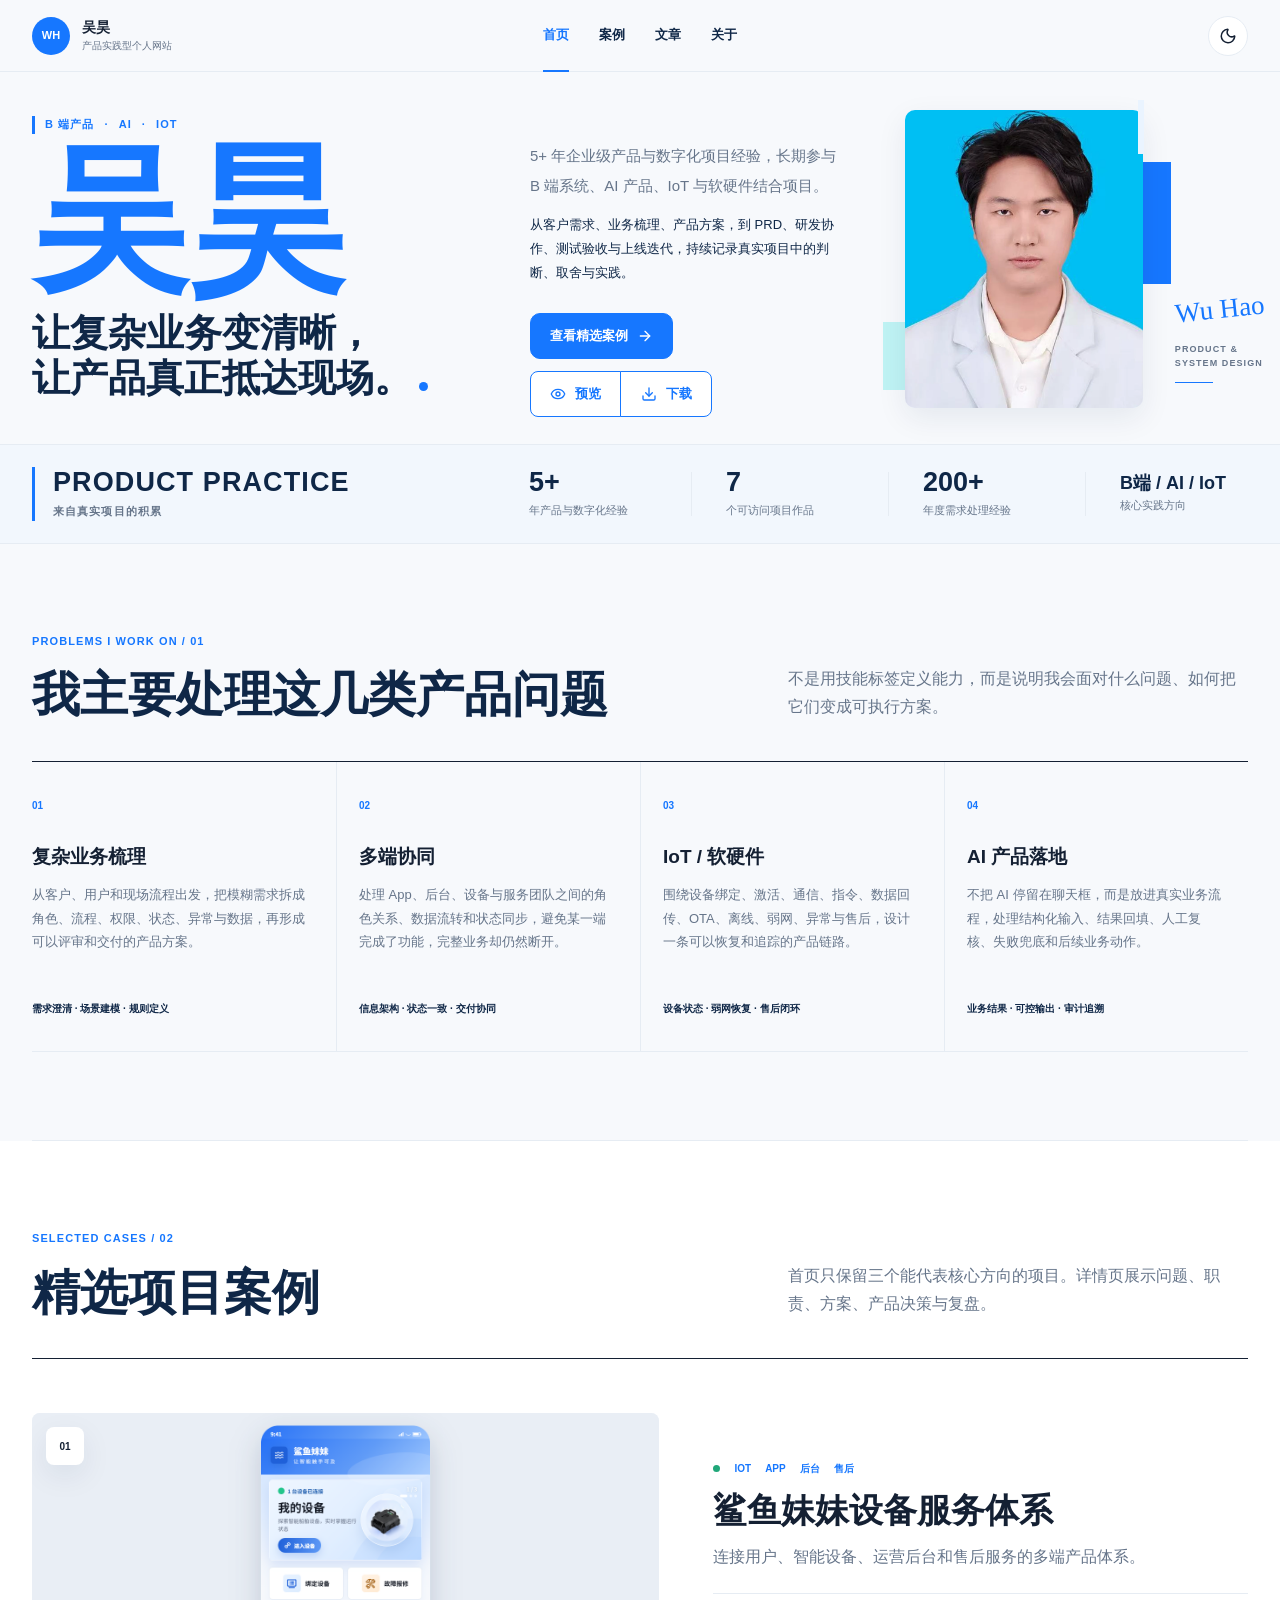
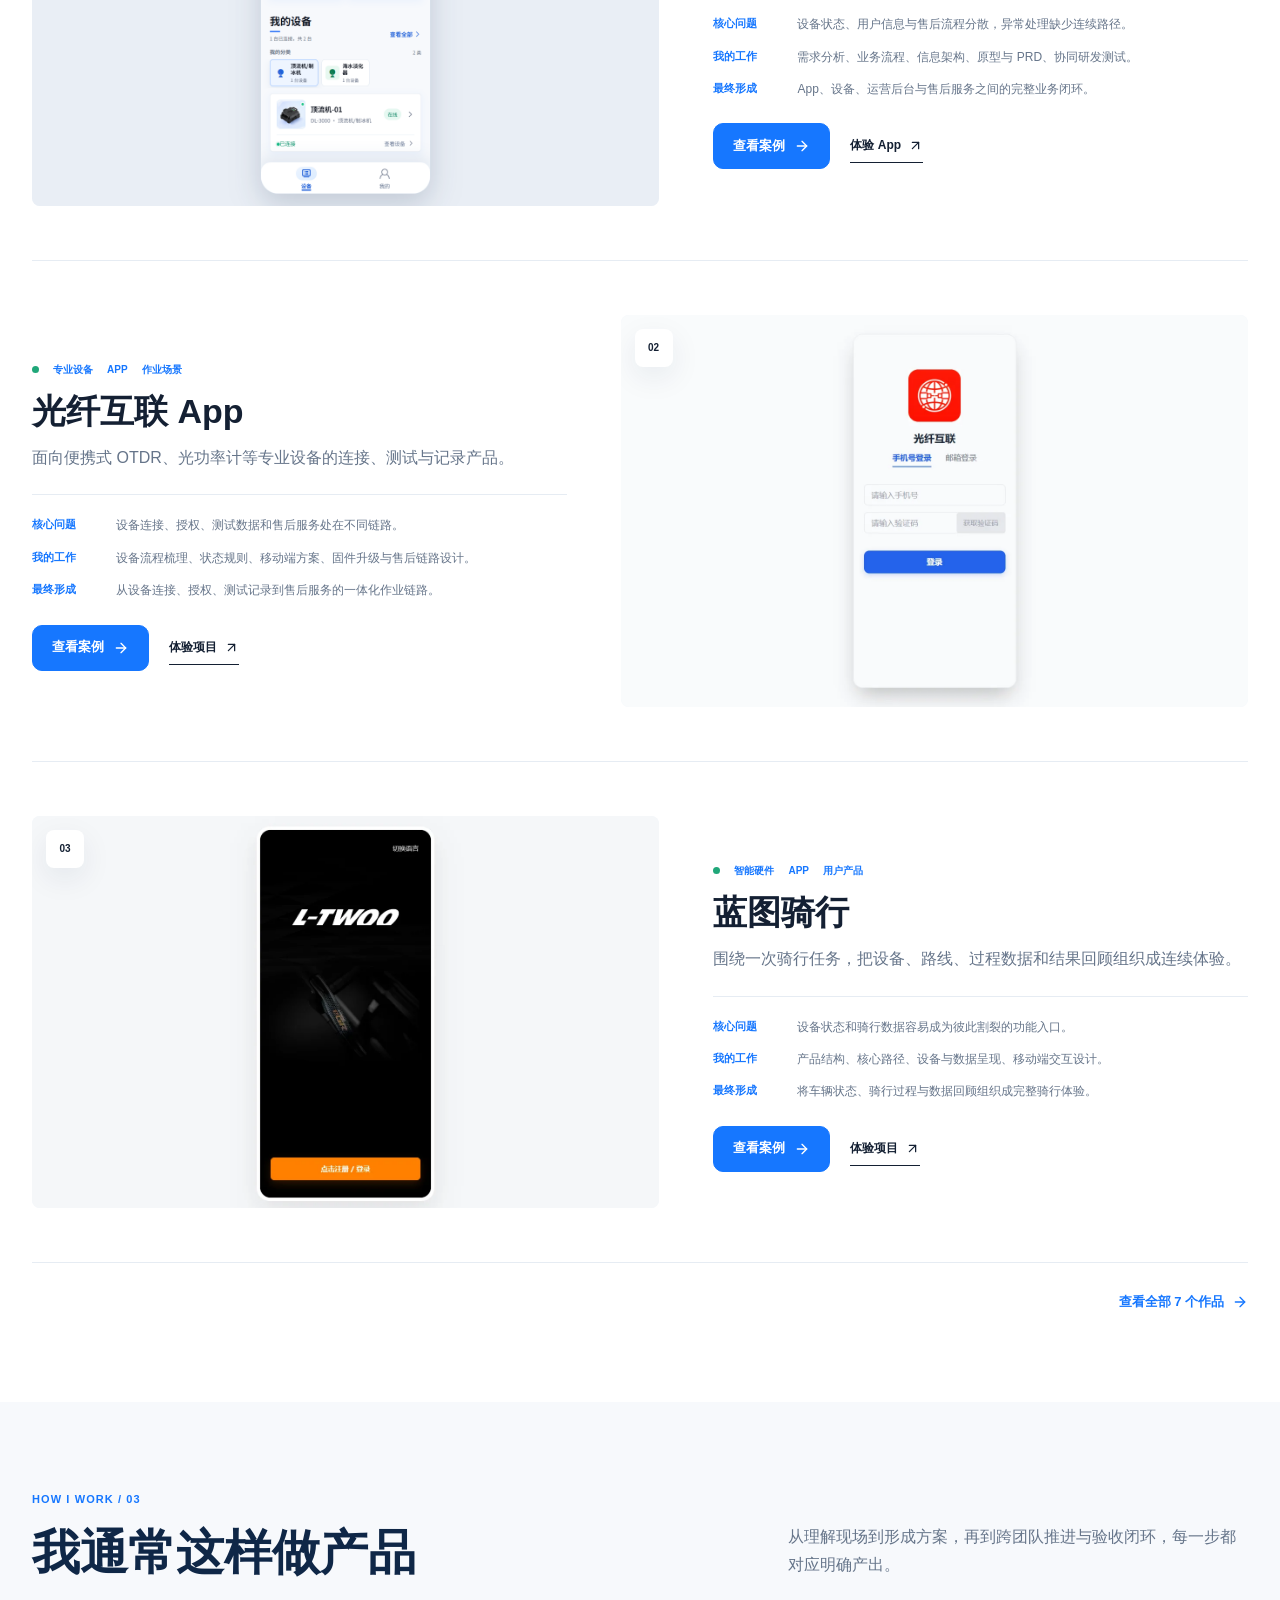
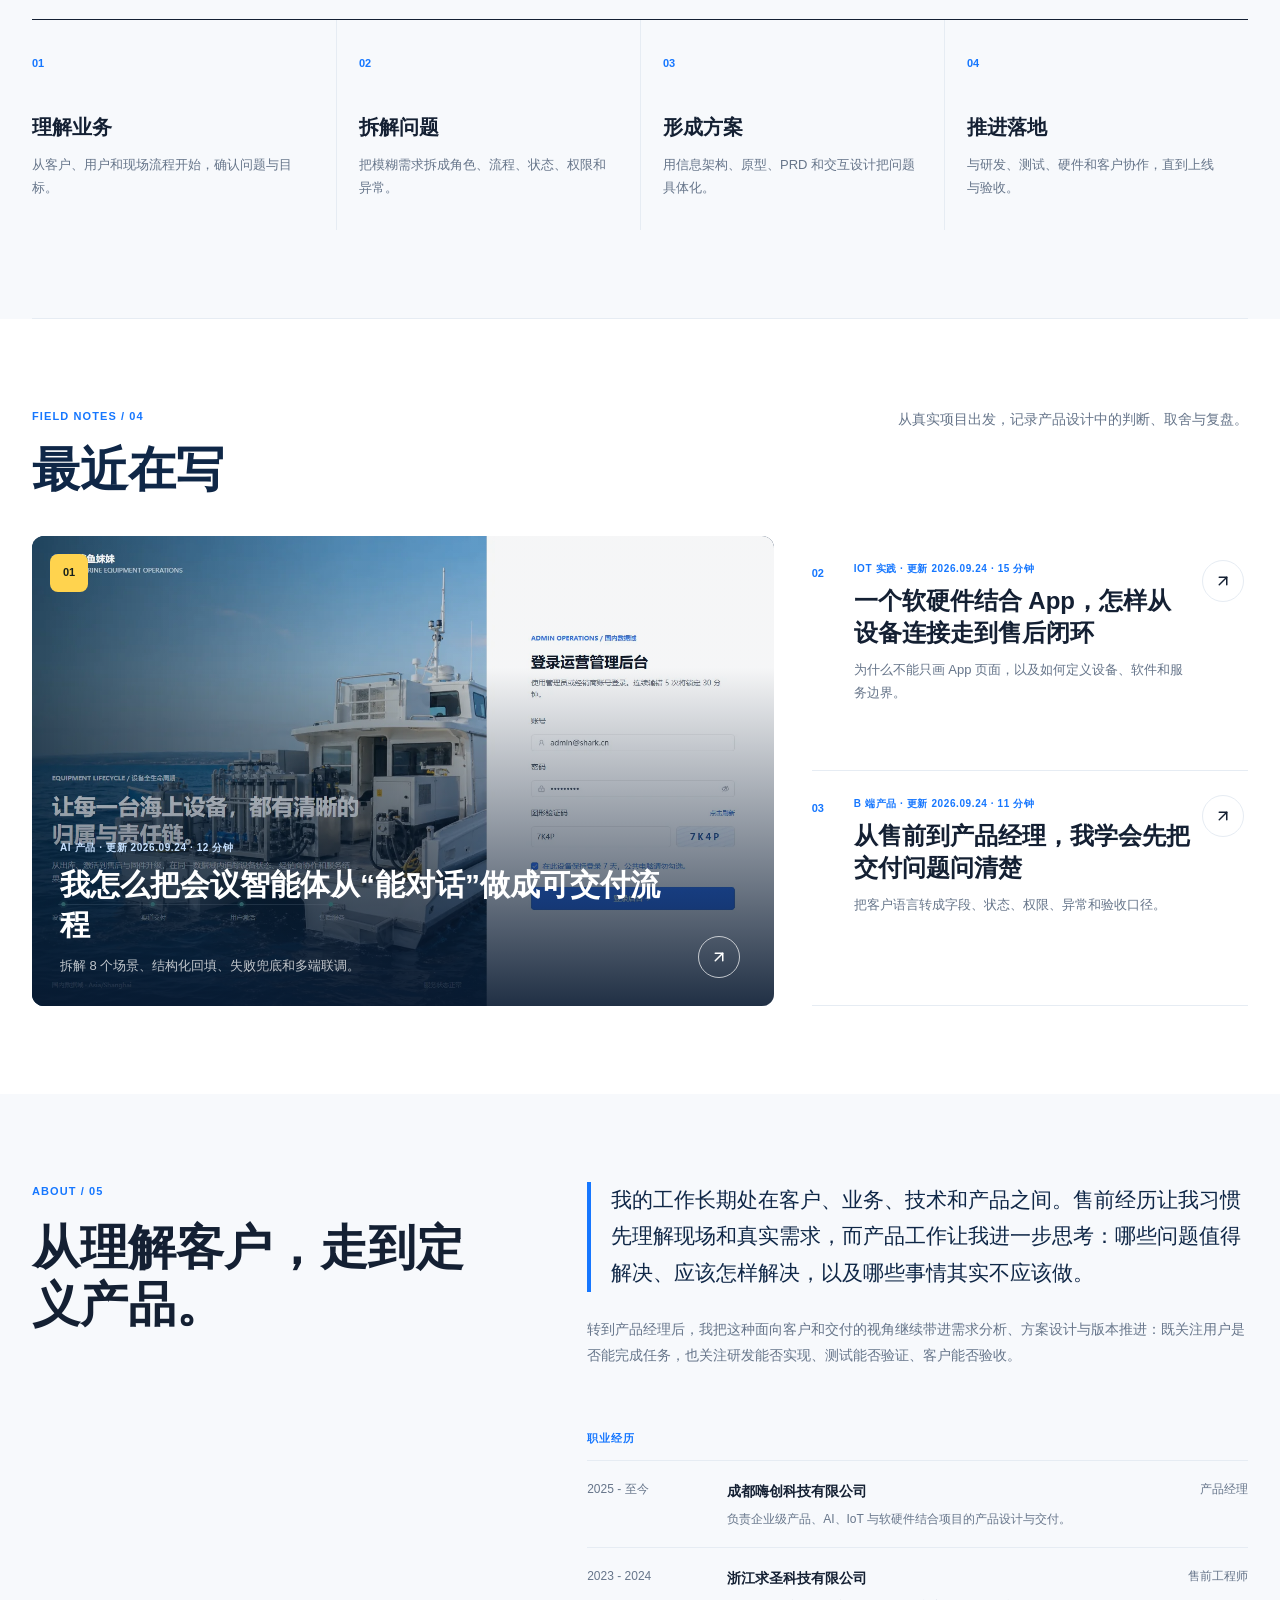
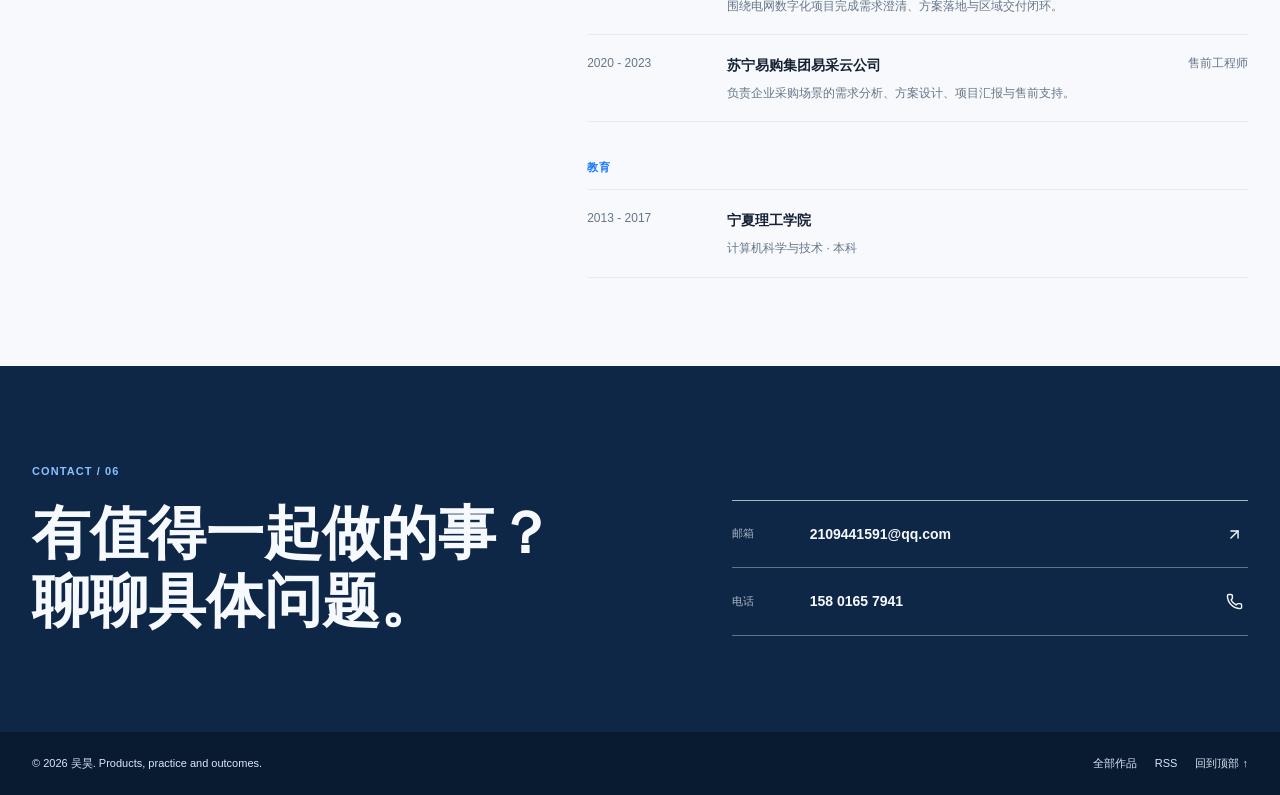
==== commit 1e59c4cf: "fix: support resume preview and PDF download" ====
--- a/index.html
+++ b/index.html
@@ -16,7 +16,7 @@
     <link rel="canonical" href="https://ruanyi.top/" />
     <link rel="alternate" type="application/rss+xml" title="吴昊的产品手记" href="./rss.xml" />
     <link rel="icon" href="./assets/profile-hero.webp" type="image/webp" />
-    <link rel="stylesheet" href="./styles-v2.css?v=20260924-3" />
+    <link rel="stylesheet" href="./styles-v2.css?v=20260924-4" />
     <script type="application/ld+json">
       {"@context":"https://schema.org","@type":"Person","name":"吴昊","jobTitle":"产品经理","url":"https://ruanyi.top/","sameAs":["https://github.com/1134despair-art"],"knowsAbout":["B端产品","AI产品","IoT","智能硬件","数字化项目"]}
     </script>
@@ -50,7 +50,7 @@
           <div class="hero-intro">
             <p class="hero-summary">5+ 年企业级产品与数字化项目经验，长期参与 B 端系统、AI 产品、IoT 与软硬件结合项目。</p>
             <p class="hero-detail">从客户需求、业务梳理、产品方案，到 PRD、研发协作、测试验收与上线迭代，持续记录真实项目中的判断、取舍与实践。</p>
-            <div class="hero-actions"><a class="button button-primary" href="#work">查看精选案例 <i data-lucide="arrow-right" aria-hidden="true"></i></a><a class="button button-secondary" href="./assets/wu-hao-product-manager-resume.zip" download="wu-hao-product-manager-resume.zip" type="application/zip" aria-label="下载简历 ZIP 压缩包"><i data-lucide="download" aria-hidden="true"></i> 下载简历 ZIP</a></div>
+            <div class="hero-actions"><a class="button button-primary" href="#work">查看精选案例 <i data-lucide="arrow-right" aria-hidden="true"></i></a><div class="resume-actions" role="group" aria-label="简历操作"><a class="button button-secondary" href="./assets/wu-hao-product-manager-resume.pdf?v=20260924-4" target="_blank" rel="noopener" type="application/pdf" title="在线预览简历"><i data-lucide="eye" aria-hidden="true"></i> 预览</a><a class="button button-secondary" href="./assets/wu-hao-product-manager-resume.pdf?v=20260924-4" download="wu-hao-product-manager-resume.pdf" type="application/pdf" title="下载 PDF 简历"><i data-lucide="download" aria-hidden="true"></i> 下载</a></div></div>
           </div>
           <aside class="hero-profile" aria-label="吴昊个人形象">
             <div class="portrait-stage"><span class="shape shape-blue" aria-hidden="true"></span><span class="shape shape-cyan" aria-hidden="true"></span><span class="shape shape-line" aria-hidden="true"></span><div class="portrait-wrap"><img src="./assets/profile-hero.webp" alt="吴昊的个人照片" width="800" height="1000" /></div><div class="portrait-signature"><strong>Wu Hao</strong><small>PRODUCT &amp;<br />SYSTEM DESIGN</small></div></div>
--- a/styles-v2.css
+++ b/styles-v2.css
@@ -86,6 +86,10 @@
 .hero-summary { max-width: 390px; margin: 0; color: var(--muted); font-size: 15px; line-height: 2; }
 .hero-detail { max-width: 390px; margin: 12px 0 0; color: var(--ink-soft); font-size: 13px; line-height: 1.85; }
 .hero-actions { display: flex; flex-wrap: wrap; gap: 12px; margin-top: 28px; }
+.resume-actions { display: grid; grid-template-columns: repeat(2, minmax(82px, 1fr)); }
+.resume-actions .button { min-width: 0; border-radius: 0; }
+.resume-actions .button:first-child { border-radius: var(--radius-sm) 0 0 var(--radius-sm); }
+.resume-actions .button:last-child { margin-left: -1px; border-radius: 0 var(--radius-sm) var(--radius-sm) 0; }
 .button { min-height: 46px; display: inline-flex; align-items: center; justify-content: center; gap: 9px; padding: 9px 19px; border: 1px solid var(--brand); border-radius: 10px; font-size: 13px; font-weight: 750; transition: transform 180ms var(--ease), box-shadow 180ms ease, background 180ms ease; }
 .button:hover { transform: translateY(-2px); box-shadow: var(--shadow-sm); }
 .button svg { width: 16px; height: 16px; }
@@ -473,6 +477,7 @@
   .hero-summary { font-size: 14px; line-height: 1.85; }
   .hero-detail { font-size: 13px; }
   .hero-actions { display: grid; grid-template-columns: 1fr 1fr; margin-top: 24px; }
+  .resume-actions { min-width: 0; }
   .button { min-width: 0; padding-inline: 10px; font-size: 12px; }
   .hero-profile { order: 3; margin-top: 42px; }
   .portrait-stage { width: min(100%, 350px); min-height: 310px; }
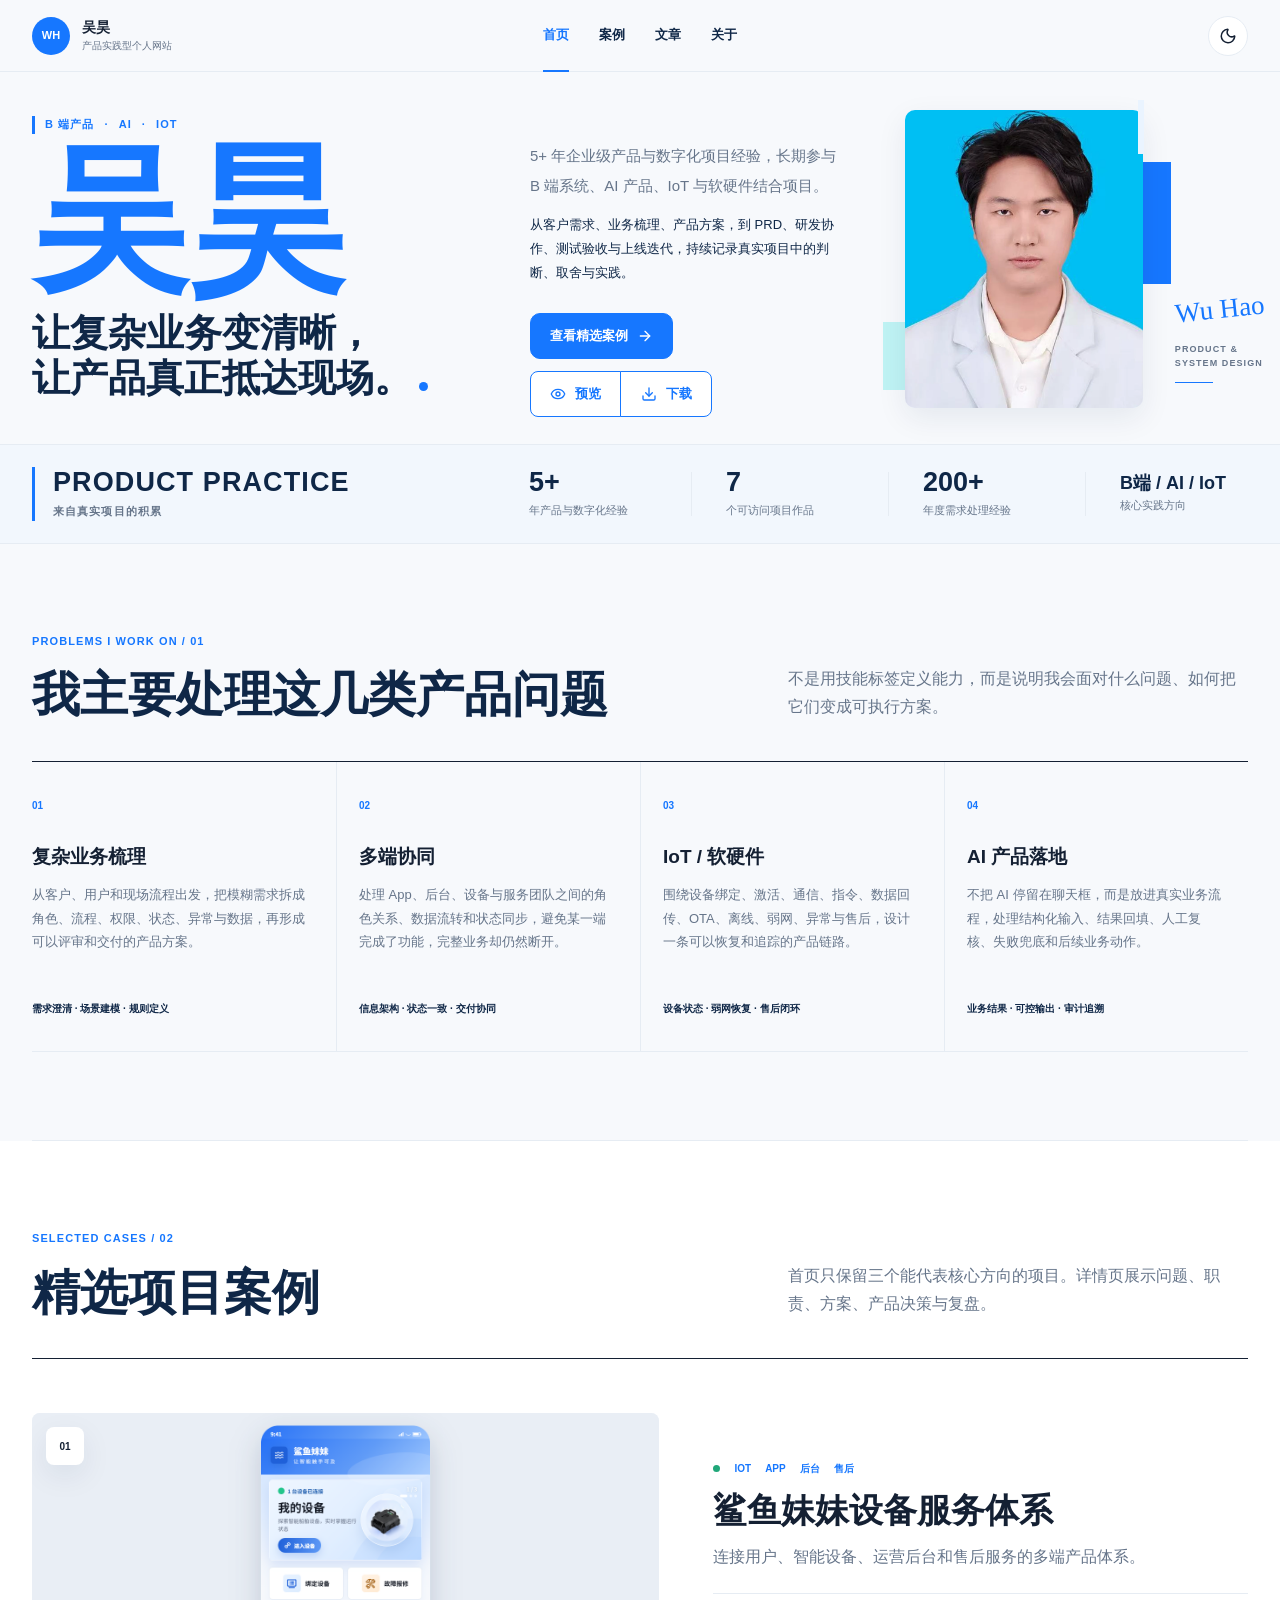
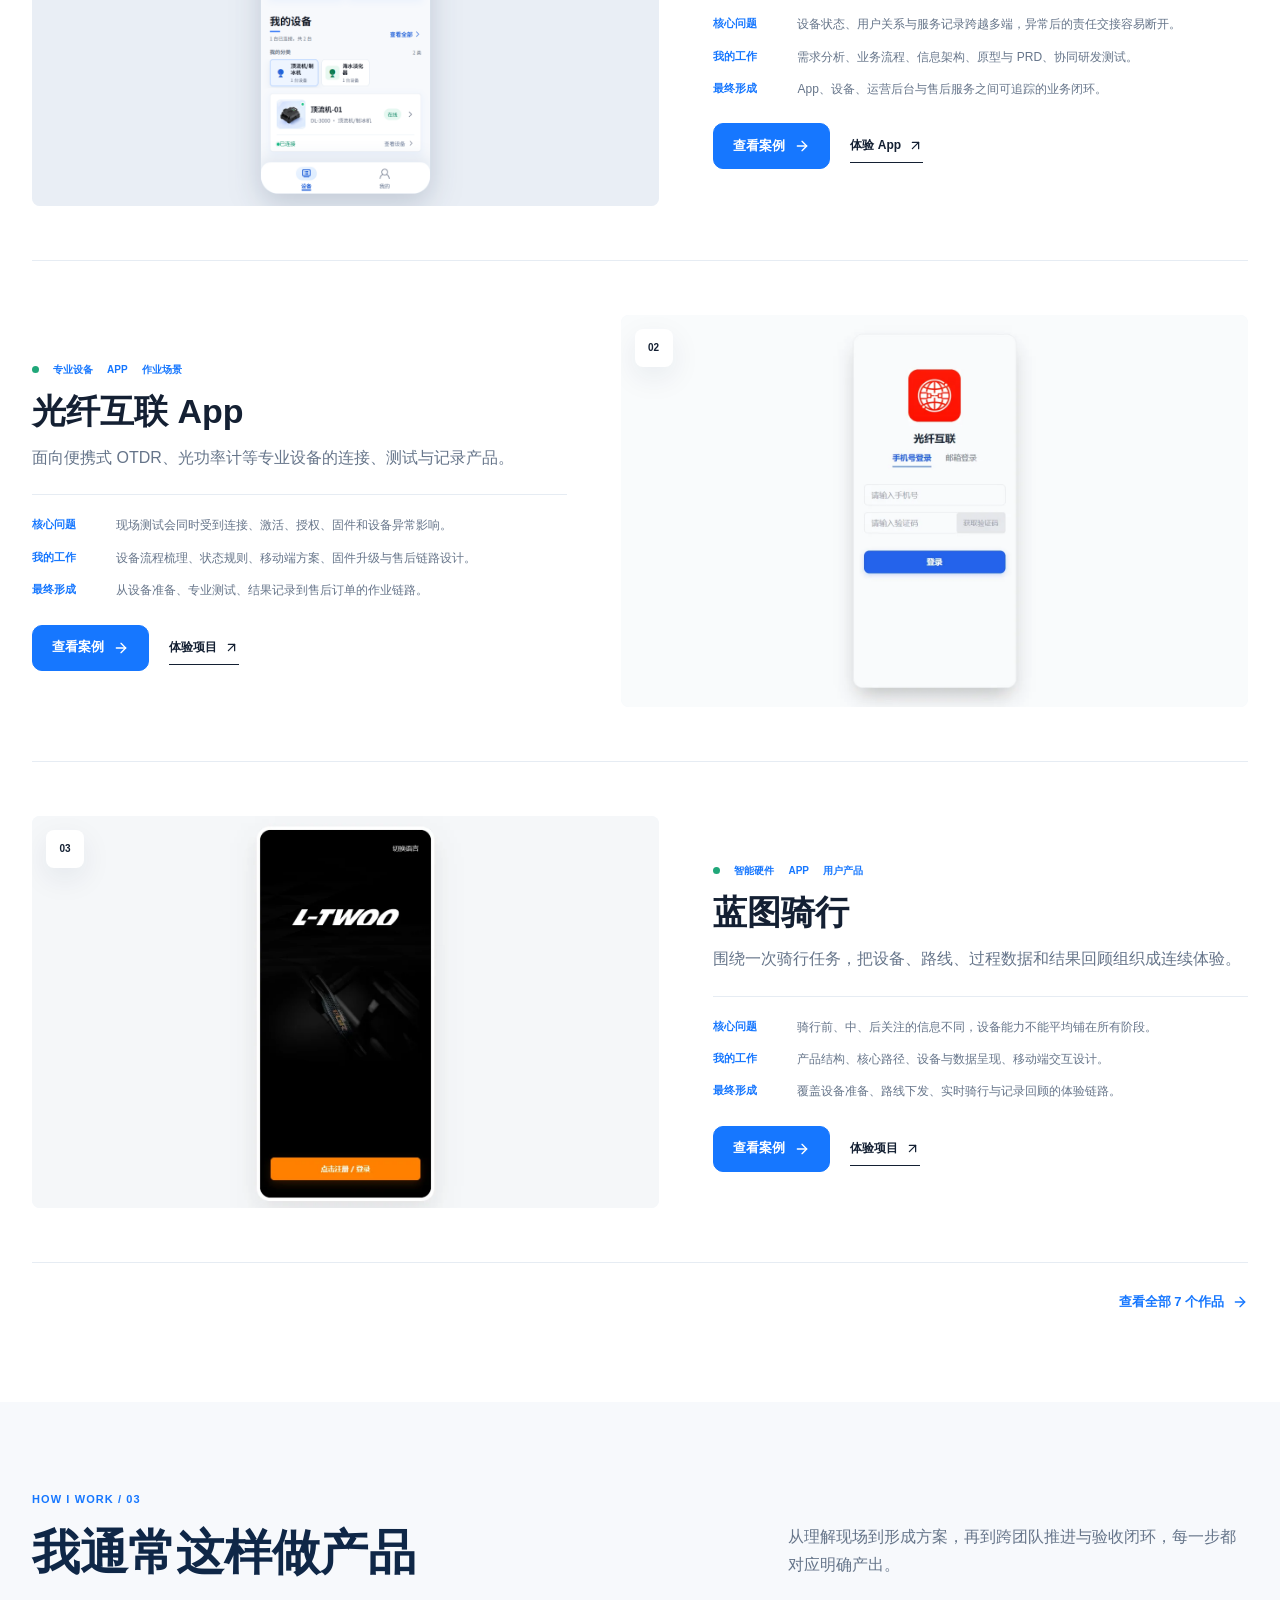
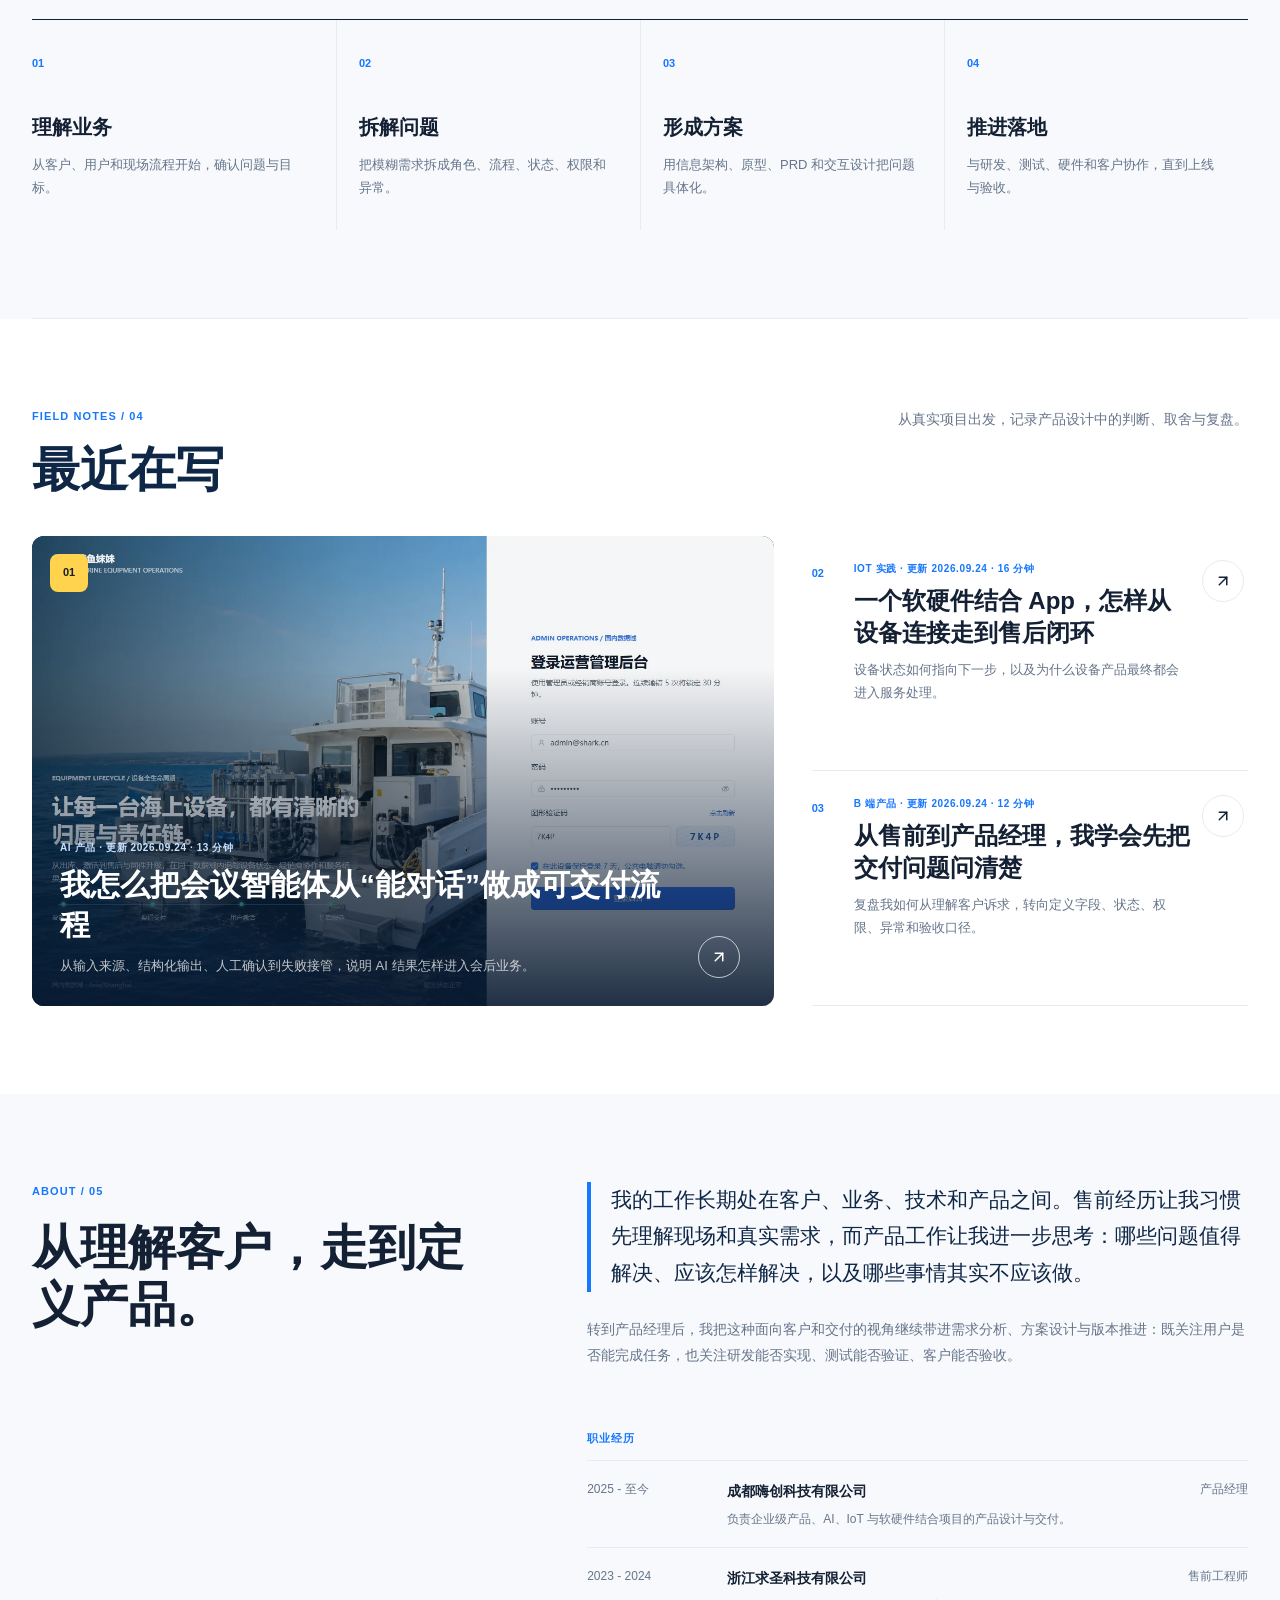
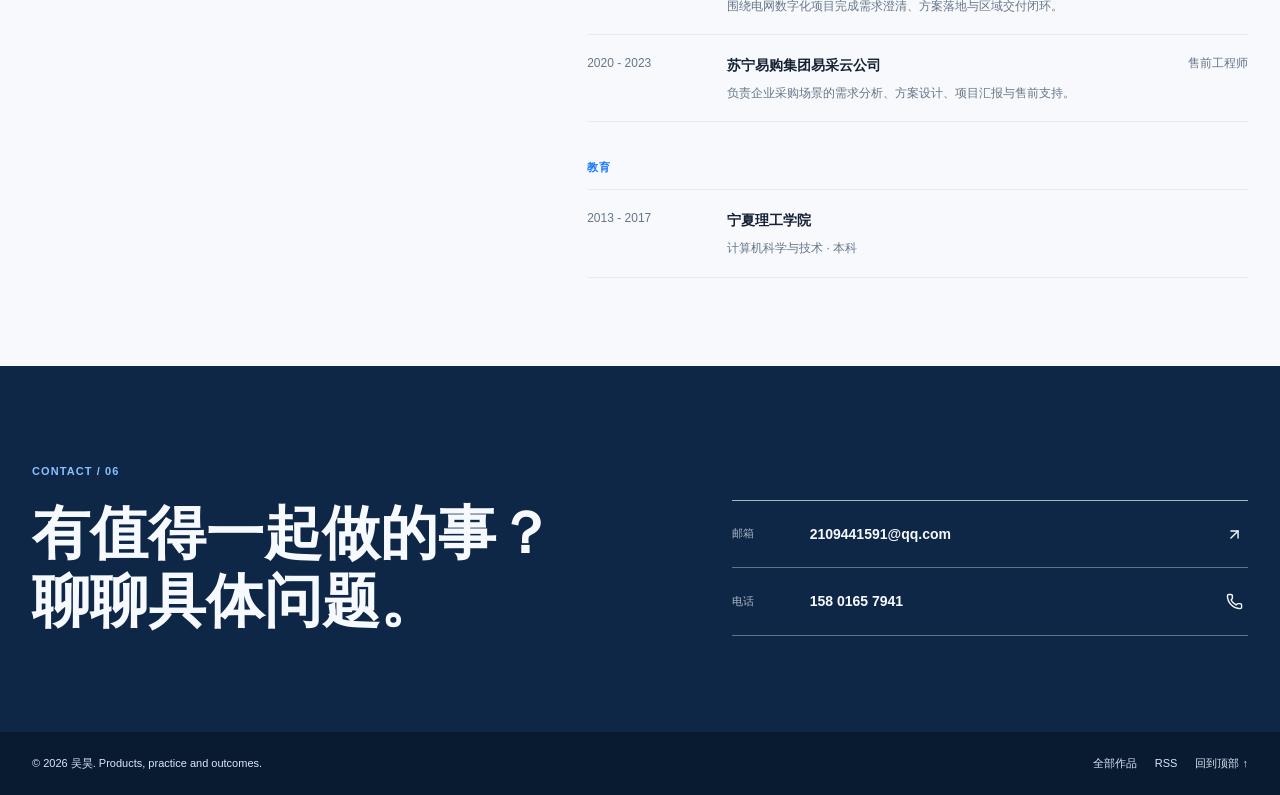
==== commit 4bd0fd79: "feat: strengthen portfolio evidence and product judgment" ====
--- a/index.html
+++ b/index.html
@@ -21,7 +21,7 @@
       {"@context":"https://schema.org","@type":"Person","name":"吴昊","jobTitle":"产品经理","url":"https://ruanyi.top/","sameAs":["https://github.com/1134despair-art"],"knowsAbout":["B端产品","AI产品","IoT","智能硬件","数字化项目"]}
     </script>
     <script src="./assets/vendor/lucide.min.js" defer></script>
-    <script src="./script.js?v=20260924-3" defer></script>
+    <script src="./script.js?v=20260924-4" defer></script>
   </head>
   <body>
     <a class="skip-link" href="#main">跳到正文</a>
@@ -81,15 +81,15 @@
           <div class="selected-case-list">
             <article class="selected-case">
               <a class="case-visual" href="./cases/shark.html"><img src="./assets/projects/shark-app.png" alt="鲨鱼妹妹 App 与设备服务界面预览" /><span>01</span></a>
-              <div class="case-copy"><p class="project-meta"><span>IoT</span><span>App</span><span>后台</span><span>售后</span></p><h3>鲨鱼妹妹设备服务体系</h3><p class="case-positioning">连接用户、智能设备、运营后台和售后服务的多端产品体系。</p><dl class="case-brief"><div><dt>核心问题</dt><dd>设备状态、用户信息与售后流程分散，异常处理缺少连续路径。</dd></div><div><dt>我的工作</dt><dd>需求分析、业务流程、信息架构、原型与 PRD、协同研发测试。</dd></div><div><dt>最终形成</dt><dd>App、设备、运营后台与售后服务之间的完整业务闭环。</dd></div></dl><div class="case-actions"><a class="button button-primary" href="./cases/shark.html">查看案例 <i data-lucide="arrow-right" aria-hidden="true"></i></a><a class="text-link" href="http://shark.ruanyi.top/" target="_blank" rel="noreferrer">体验 App <i data-lucide="arrow-up-right" aria-hidden="true"></i></a></div></div>
+              <div class="case-copy"><p class="project-meta"><span>IoT</span><span>App</span><span>后台</span><span>售后</span></p><h3>鲨鱼妹妹设备服务体系</h3><p class="case-positioning">连接用户、智能设备、运营后台和售后服务的多端产品体系。</p><dl class="case-brief"><div><dt>核心问题</dt><dd>设备状态、用户关系与服务记录跨越多端，异常后的责任交接容易断开。</dd></div><div><dt>我的工作</dt><dd>需求分析、业务流程、信息架构、原型与 PRD、协同研发测试。</dd></div><div><dt>最终形成</dt><dd>App、设备、运营后台与售后服务之间可追踪的业务闭环。</dd></div></dl><div class="case-actions"><a class="button button-primary" href="./cases/shark.html">查看案例 <i data-lucide="arrow-right" aria-hidden="true"></i></a><a class="text-link" href="http://shark.ruanyi.top/" target="_blank" rel="noreferrer">体验 App <i data-lucide="arrow-up-right" aria-hidden="true"></i></a></div></div>
             </article>
             <article class="selected-case">
               <a class="case-visual" href="./cases/fiber.html"><img src="./assets/projects/fiber-connect.webp" alt="光纤互联 App 专业设备作业界面预览" /><span>02</span></a>
-              <div class="case-copy"><p class="project-meta"><span>专业设备</span><span>App</span><span>作业场景</span></p><h3>光纤互联 App</h3><p class="case-positioning">面向便携式 OTDR、光功率计等专业设备的连接、测试与记录产品。</p><dl class="case-brief"><div><dt>核心问题</dt><dd>设备连接、授权、测试数据和售后服务处在不同链路。</dd></div><div><dt>我的工作</dt><dd>设备流程梳理、状态规则、移动端方案、固件升级与售后链路设计。</dd></div><div><dt>最终形成</dt><dd>从设备连接、授权、测试记录到售后服务的一体化作业链路。</dd></div></dl><div class="case-actions"><a class="button button-primary" href="./cases/fiber.html">查看案例 <i data-lucide="arrow-right" aria-hidden="true"></i></a><a class="text-link" href="https://ruanyi.top/fiberconnect-demo4-h5/" target="_blank" rel="noreferrer">体验项目 <i data-lucide="arrow-up-right" aria-hidden="true"></i></a></div></div>
+              <div class="case-copy"><p class="project-meta"><span>专业设备</span><span>App</span><span>作业场景</span></p><h3>光纤互联 App</h3><p class="case-positioning">面向便携式 OTDR、光功率计等专业设备的连接、测试与记录产品。</p><dl class="case-brief"><div><dt>核心问题</dt><dd>现场测试会同时受到连接、激活、授权、固件和设备异常影响。</dd></div><div><dt>我的工作</dt><dd>设备流程梳理、状态规则、移动端方案、固件升级与售后链路设计。</dd></div><div><dt>最终形成</dt><dd>从设备准备、专业测试、结果记录到售后订单的作业链路。</dd></div></dl><div class="case-actions"><a class="button button-primary" href="./cases/fiber.html">查看案例 <i data-lucide="arrow-right" aria-hidden="true"></i></a><a class="text-link" href="https://ruanyi.top/fiberconnect-demo4-h5/" target="_blank" rel="noreferrer">体验项目 <i data-lucide="arrow-up-right" aria-hidden="true"></i></a></div></div>
             </article>
             <article class="selected-case">
               <a class="case-visual" href="./cases/cycling.html"><img src="./assets/projects/blueprint-cycling.webp" alt="蓝图骑行智能骑行产品界面预览" /><span>03</span></a>
-              <div class="case-copy"><p class="project-meta"><span>智能硬件</span><span>App</span><span>用户产品</span></p><h3>蓝图骑行</h3><p class="case-positioning">围绕一次骑行任务，把设备、路线、过程数据和结果回顾组织成连续体验。</p><dl class="case-brief"><div><dt>核心问题</dt><dd>设备状态和骑行数据容易成为彼此割裂的功能入口。</dd></div><div><dt>我的工作</dt><dd>产品结构、核心路径、设备与数据呈现、移动端交互设计。</dd></div><div><dt>最终形成</dt><dd>将车辆状态、骑行过程与数据回顾组织成完整骑行体验。</dd></div></dl><div class="case-actions"><a class="button button-primary" href="./cases/cycling.html">查看案例 <i data-lucide="arrow-right" aria-hidden="true"></i></a><a class="text-link" href="https://bicycle.ruanyi.top/" target="_blank" rel="noreferrer">体验项目 <i data-lucide="arrow-up-right" aria-hidden="true"></i></a></div></div>
+              <div class="case-copy"><p class="project-meta"><span>智能硬件</span><span>App</span><span>用户产品</span></p><h3>蓝图骑行</h3><p class="case-positioning">围绕一次骑行任务，把设备、路线、过程数据和结果回顾组织成连续体验。</p><dl class="case-brief"><div><dt>核心问题</dt><dd>骑行前、中、后关注的信息不同，设备能力不能平均铺在所有阶段。</dd></div><div><dt>我的工作</dt><dd>产品结构、核心路径、设备与数据呈现、移动端交互设计。</dd></div><div><dt>最终形成</dt><dd>覆盖设备准备、路线下发、实时骑行与记录回顾的体验链路。</dd></div></dl><div class="case-actions"><a class="button button-primary" href="./cases/cycling.html">查看案例 <i data-lucide="arrow-right" aria-hidden="true"></i></a><a class="text-link" href="https://bicycle.ruanyi.top/" target="_blank" rel="noreferrer">体验项目 <i data-lucide="arrow-up-right" aria-hidden="true"></i></a></div></div>
             </article>
           </div>
           <div class="section-end-link"><a href="./works.html">查看全部 7 个作品 <i data-lucide="arrow-right" aria-hidden="true"></i></a></div>
@@ -104,9 +104,9 @@
       <section class="section writing-section" id="writing" aria-labelledby="writing-title">
         <div class="shell"><header class="section-head"><div><p class="section-kicker">Field Notes / 04</p><h2 id="writing-title">最近在写</h2></div><p>从真实项目出发，记录产品设计中的判断、取舍与复盘。</p></header>
           <div class="article-list">
-            <article class="article-item"><div class="article-number">01</div><div><p class="article-meta">AI 产品 · 更新 2026.09.24 · 12 分钟</p><h3>我怎么把会议智能体从“能对话”做成可交付流程</h3><p>拆解 8 个场景、结构化回填、失败兜底和多端联调。</p></div><button class="article-open" type="button" data-article="agent" aria-label="阅读文章：我怎么把会议智能体从能对话做成可交付流程"><i data-lucide="arrow-up-right" aria-hidden="true"></i></button></article>
-            <article class="article-item"><div class="article-number">02</div><div><p class="article-meta">IoT 实践 · 更新 2026.09.24 · 15 分钟</p><h3>一个软硬件结合 App，怎样从设备连接走到售后闭环</h3><p>为什么不能只画 App 页面，以及如何定义设备、软件和服务边界。</p></div><button class="article-open" type="button" data-article="device" aria-label="阅读文章：一个软硬件结合 App 怎样从设备连接走到售后闭环"><i data-lucide="arrow-up-right" aria-hidden="true"></i></button></article>
-            <article class="article-item"><div class="article-number">03</div><div><p class="article-meta">B 端产品 · 更新 2026.09.24 · 11 分钟</p><h3>从售前到产品经理，我学会先把交付问题问清楚</h3><p>把客户语言转成字段、状态、权限、异常和验收口径。</p></div><button class="article-open" type="button" data-article="prd" aria-label="阅读文章：从售前到产品经理我学会先把交付问题问清楚"><i data-lucide="arrow-up-right" aria-hidden="true"></i></button></article>
+            <article class="article-item"><div class="article-number">01</div><div><p class="article-meta">AI 产品 · 更新 2026.09.24 · 13 分钟</p><h3>我怎么把会议智能体从“能对话”做成可交付流程</h3><p>从输入来源、结构化输出、人工确认到失败接管，说明 AI 结果怎样进入会后业务。</p></div><button class="article-open" type="button" data-article="agent" aria-label="阅读文章：我怎么把会议智能体从能对话做成可交付流程"><i data-lucide="arrow-up-right" aria-hidden="true"></i></button></article>
+            <article class="article-item"><div class="article-number">02</div><div><p class="article-meta">IoT 实践 · 更新 2026.09.24 · 16 分钟</p><h3>一个软硬件结合 App，怎样从设备连接走到售后闭环</h3><p>设备状态如何指向下一步，以及为什么设备产品最终都会进入服务处理。</p></div><button class="article-open" type="button" data-article="device" aria-label="阅读文章：一个软硬件结合 App 怎样从设备连接走到售后闭环"><i data-lucide="arrow-up-right" aria-hidden="true"></i></button></article>
+            <article class="article-item"><div class="article-number">03</div><div><p class="article-meta">B 端产品 · 更新 2026.09.24 · 12 分钟</p><h3>从售前到产品经理，我学会先把交付问题问清楚</h3><p>复盘我如何从理解客户诉求，转向定义字段、状态、权限、异常和验收口径。</p></div><button class="article-open" type="button" data-article="prd" aria-label="阅读文章：从售前到产品经理我学会先把交付问题问清楚"><i data-lucide="arrow-up-right" aria-hidden="true"></i></button></article>
           </div>
         </div>
       </section>
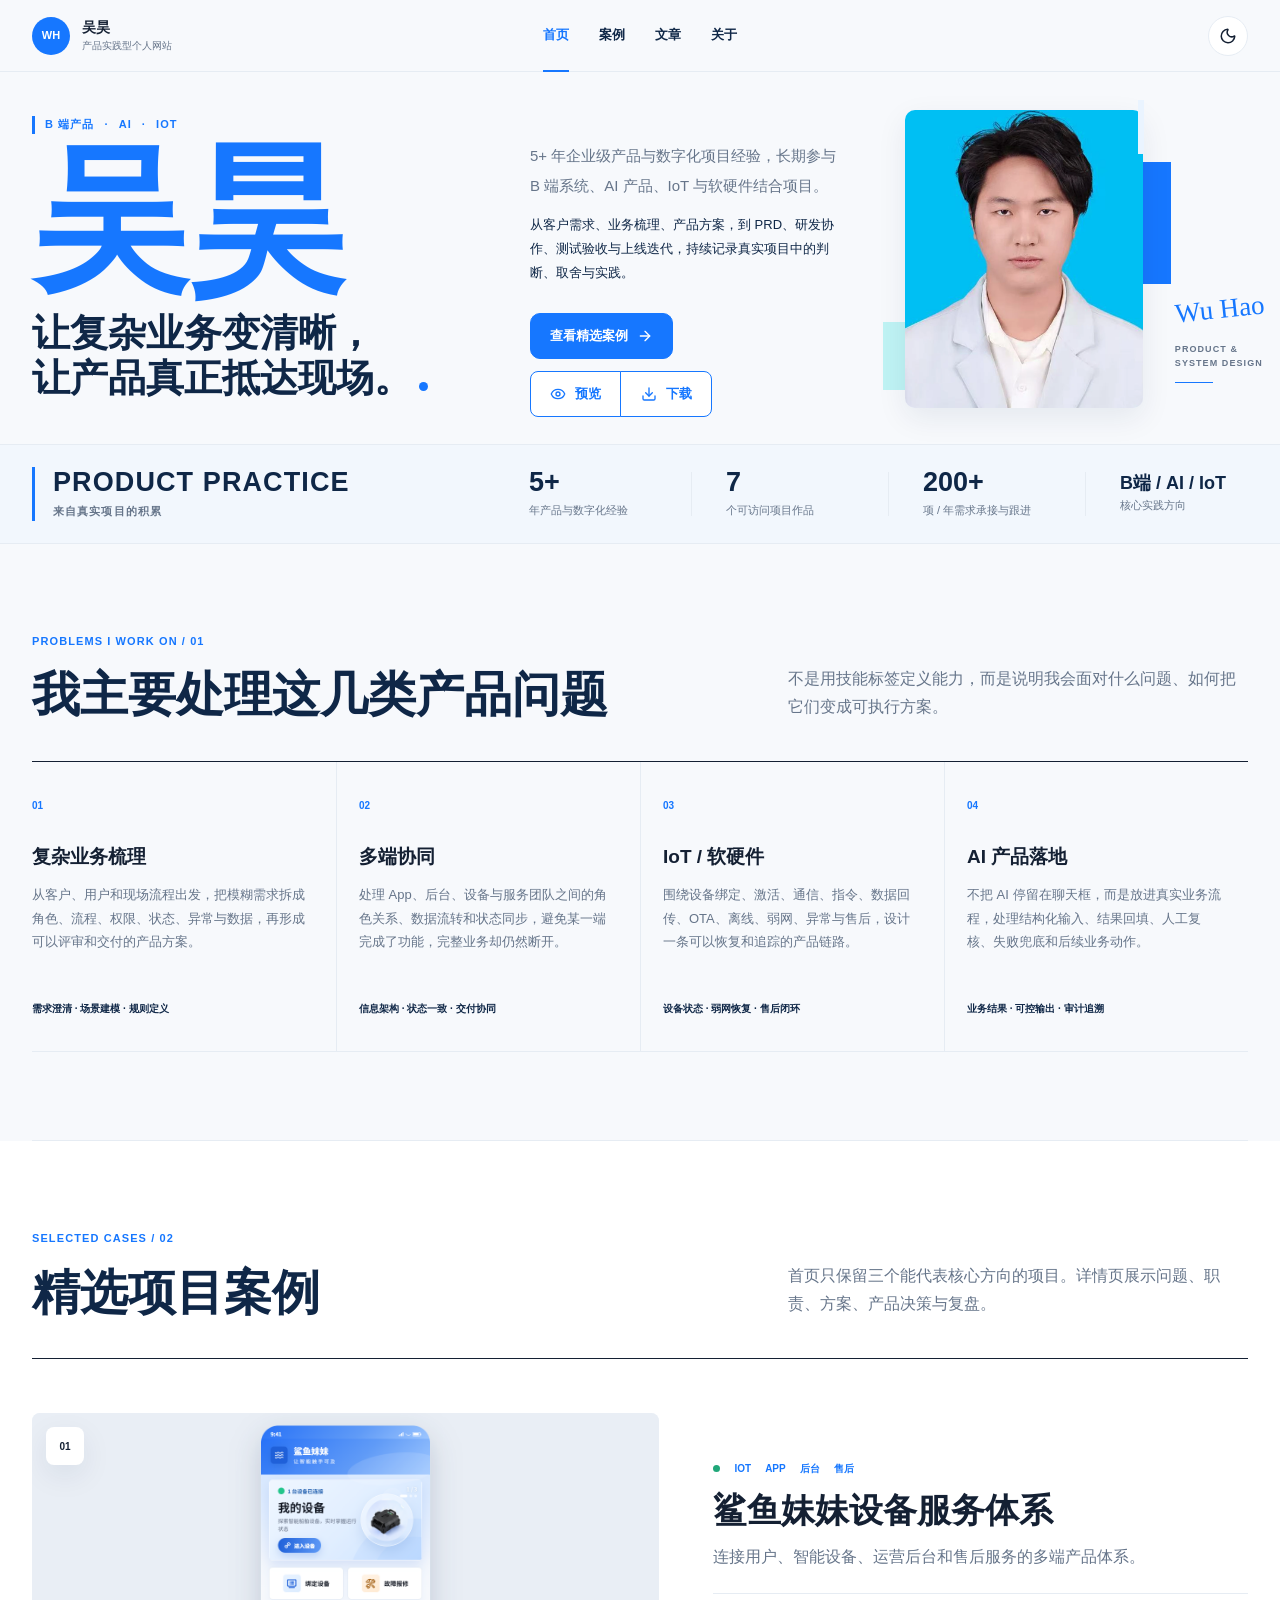
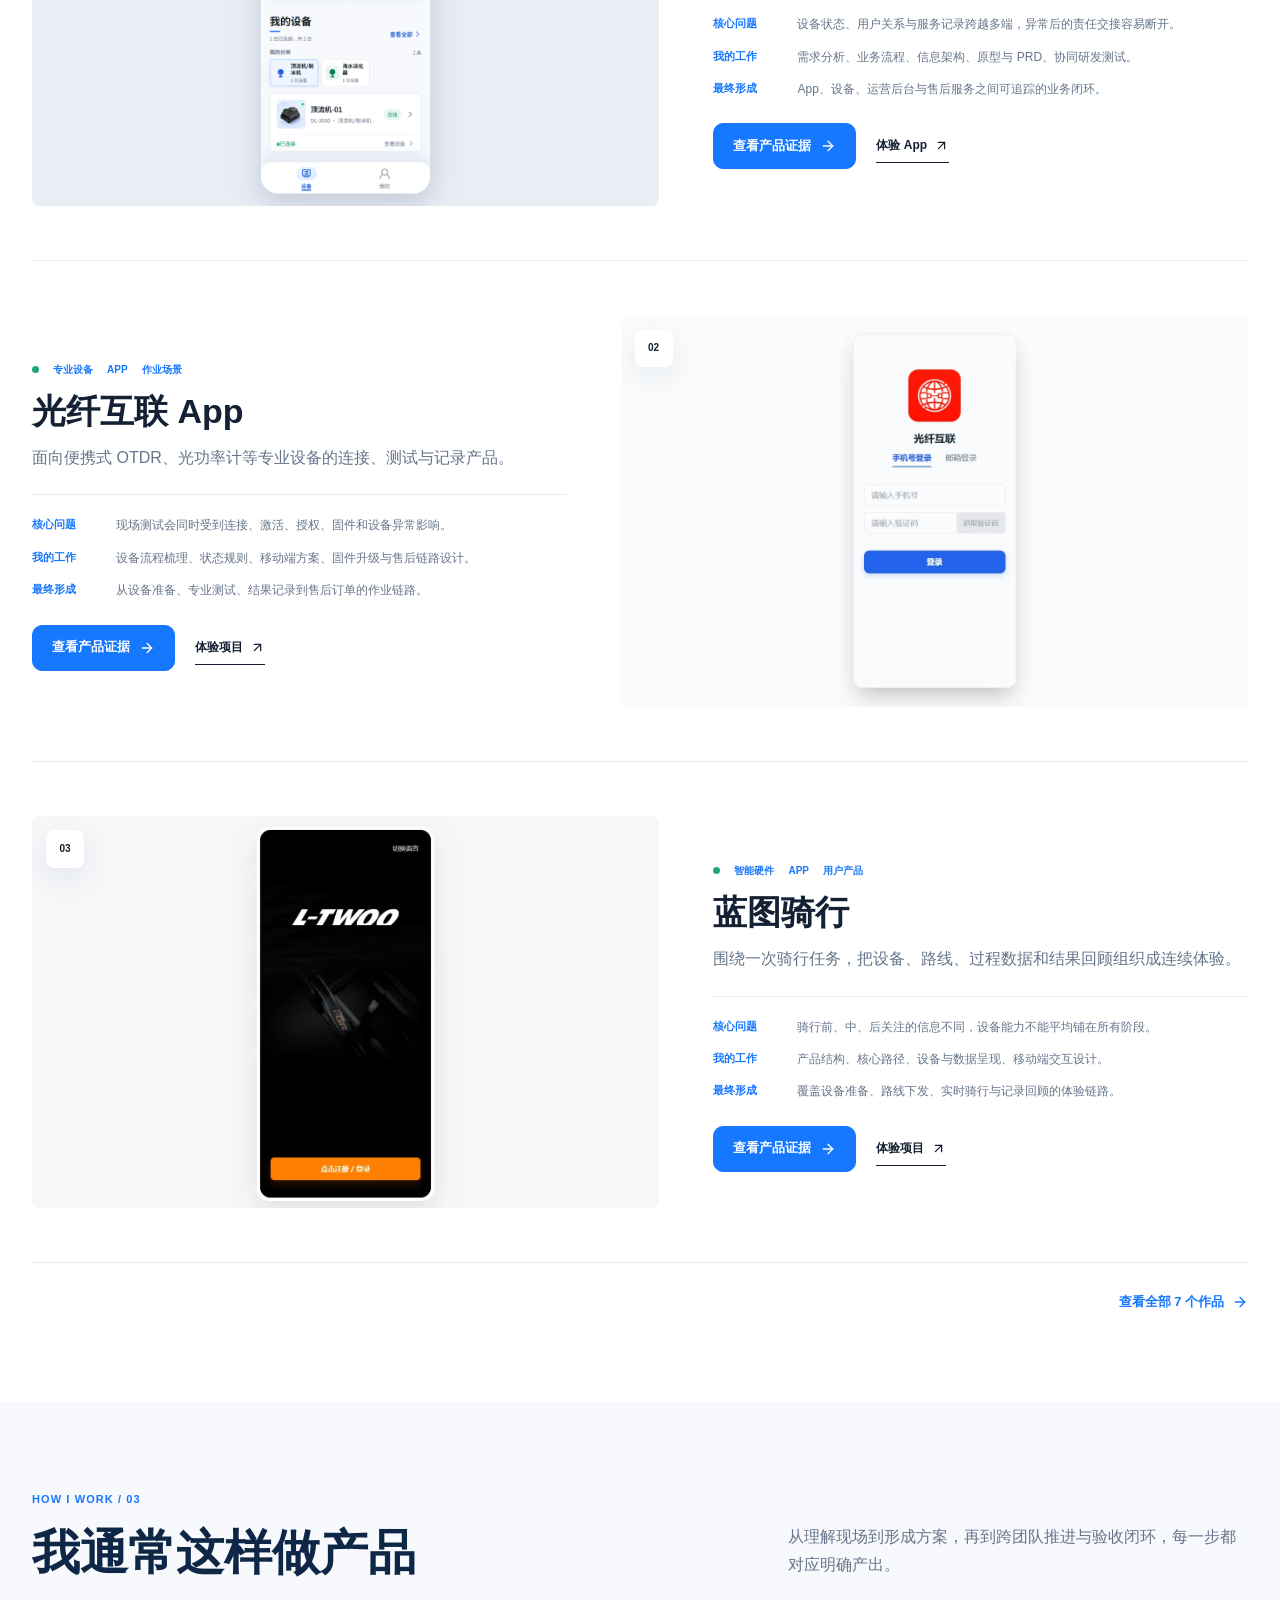
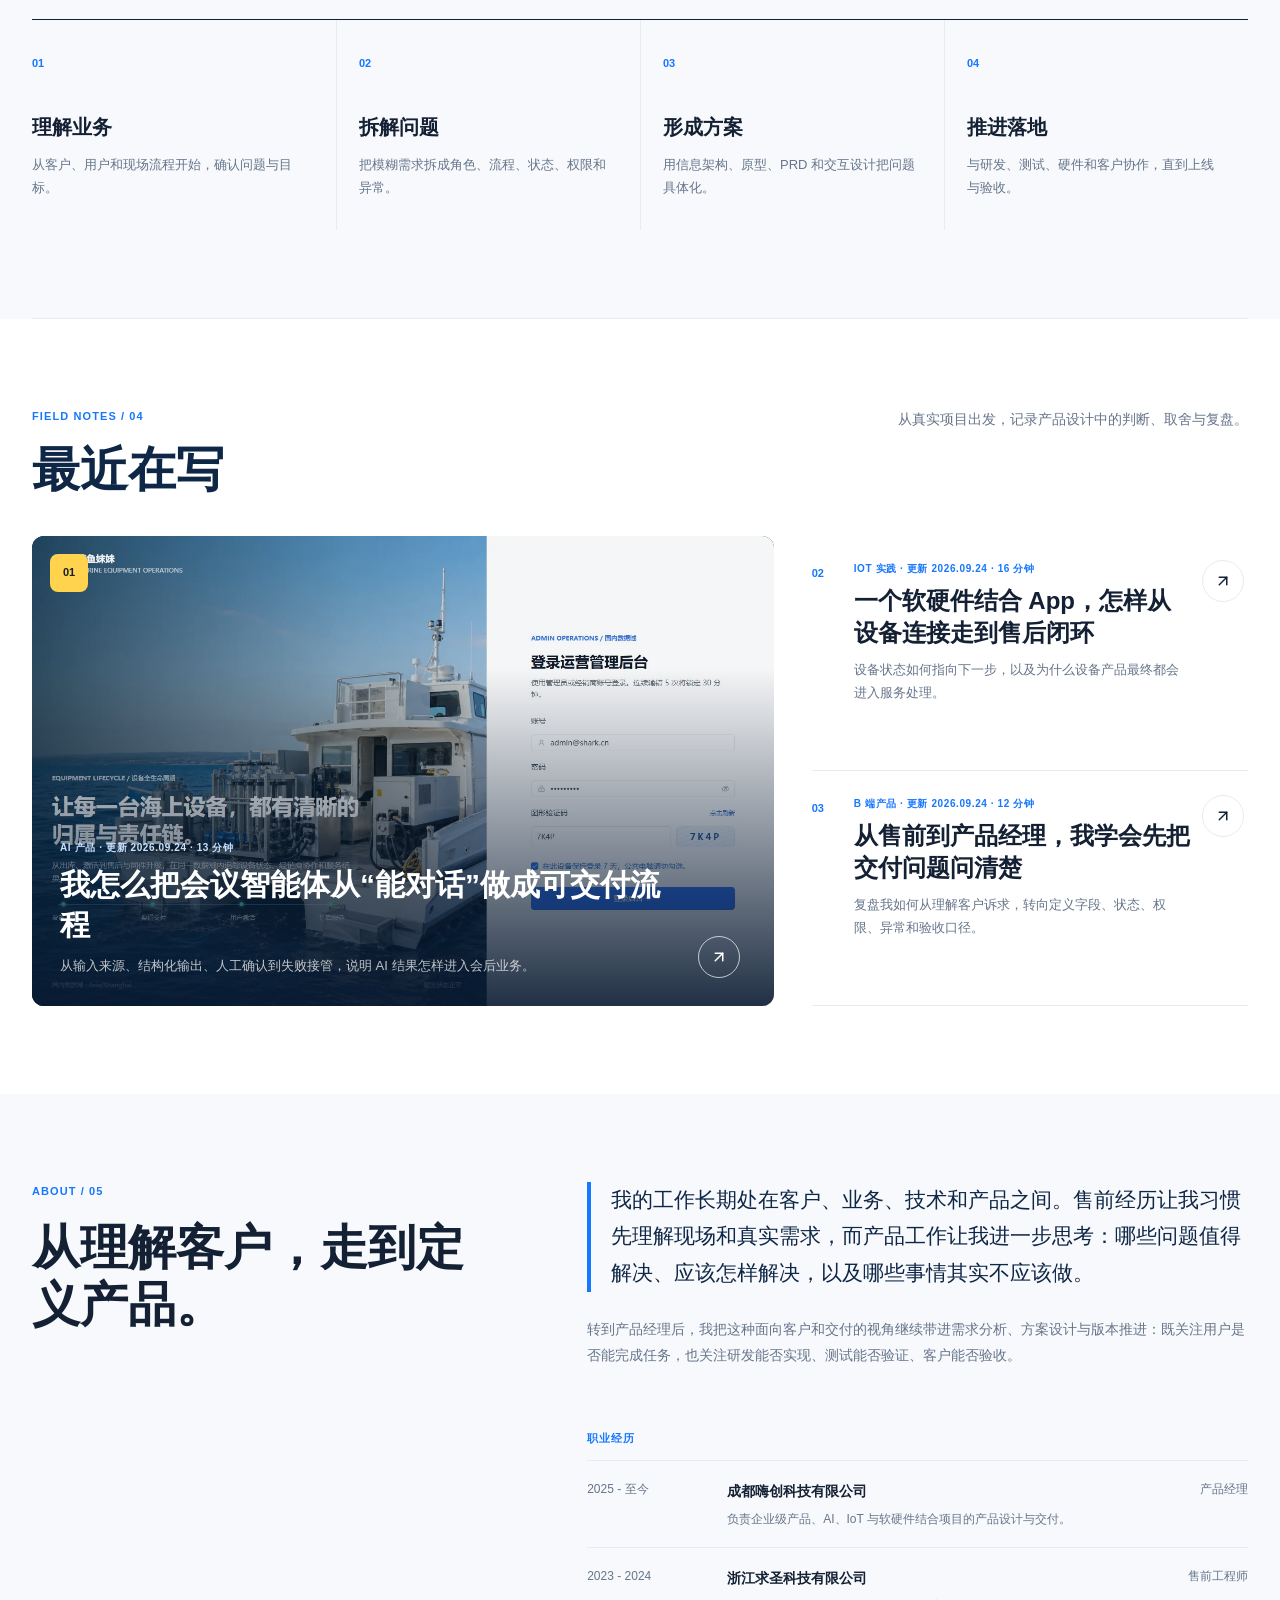
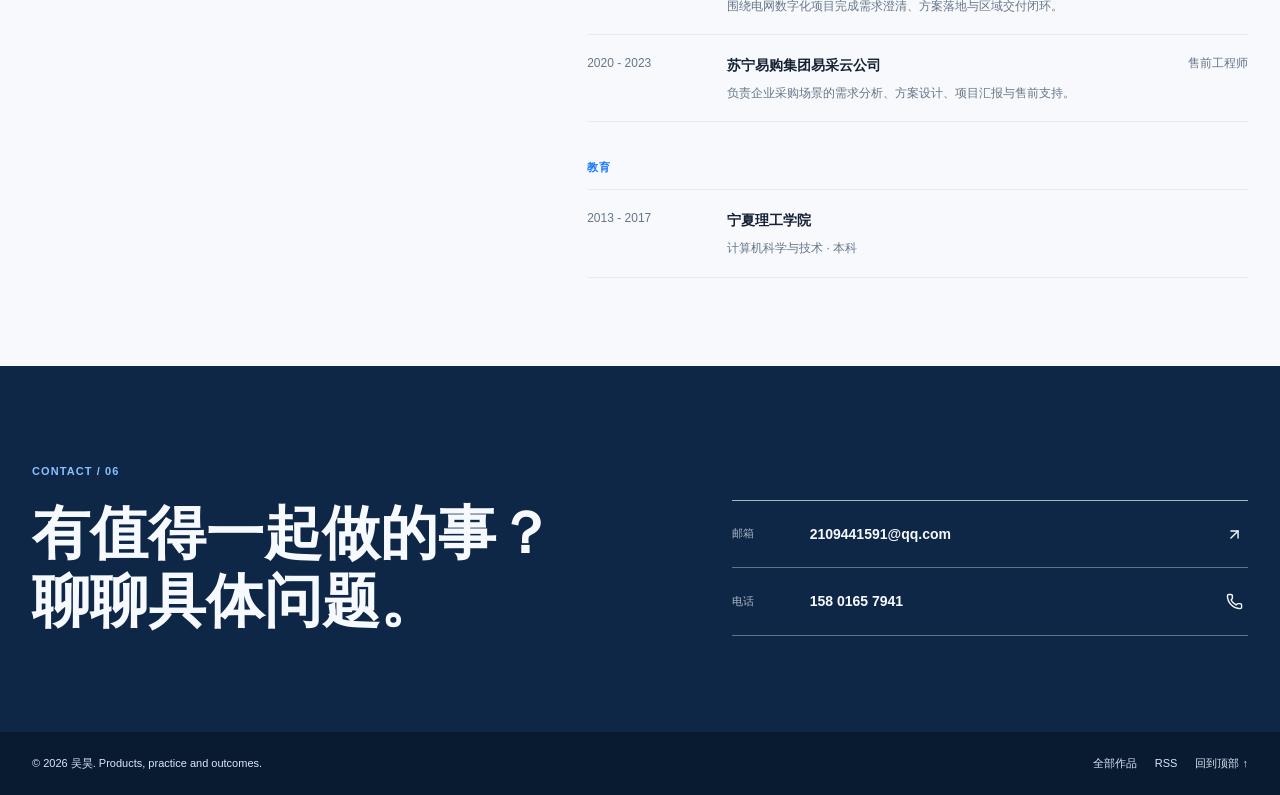
==== commit 7093ff4b: "feat: add authentic product evidence to case studies" ====
--- a/index.html
+++ b/index.html
@@ -16,7 +16,7 @@
     <link rel="canonical" href="https://ruanyi.top/" />
     <link rel="alternate" type="application/rss+xml" title="吴昊的产品手记" href="./rss.xml" />
     <link rel="icon" href="./assets/profile-hero.webp" type="image/webp" />
-    <link rel="stylesheet" href="./styles-v2.css?v=20260924-4" />
+    <link rel="stylesheet" href="./styles-v2.css?v=20260924-5" />
     <script type="application/ld+json">
       {"@context":"https://schema.org","@type":"Person","name":"吴昊","jobTitle":"产品经理","url":"https://ruanyi.top/","sameAs":["https://github.com/1134despair-art"],"knowsAbout":["B端产品","AI产品","IoT","智能硬件","数字化项目"]}
     </script>
@@ -61,7 +61,7 @@
       <section class="principles" aria-label="专业积累">
         <div class="shell principle-grid">
           <p class="section-kicker"><strong>PRODUCT PRACTICE</strong><small>来自真实项目的积累</small></p>
-          <p><strong>5+</strong><small>年产品与数字化经验</small></p><span></span><p><strong>7</strong><small>个可访问项目作品</small></p><span></span><p><strong>200+</strong><small>年度需求处理经验</small></p><span></span><p><strong class="direction-value">B端 / AI / IoT</strong><small>核心实践方向</small></p>
+          <p><strong>5+</strong><small>年产品与数字化经验</small></p><span></span><p><strong>7</strong><small>个可访问项目作品</small></p><span></span><p><strong>200+</strong><small>项 / 年需求承接与跟进</small></p><span></span><p><strong class="direction-value">B端 / AI / IoT</strong><small>核心实践方向</small></p>
         </div>
       </section>
 
@@ -81,15 +81,15 @@
           <div class="selected-case-list">
             <article class="selected-case">
               <a class="case-visual" href="./cases/shark.html"><img src="./assets/projects/shark-app.png" alt="鲨鱼妹妹 App 与设备服务界面预览" /><span>01</span></a>
-              <div class="case-copy"><p class="project-meta"><span>IoT</span><span>App</span><span>后台</span><span>售后</span></p><h3>鲨鱼妹妹设备服务体系</h3><p class="case-positioning">连接用户、智能设备、运营后台和售后服务的多端产品体系。</p><dl class="case-brief"><div><dt>核心问题</dt><dd>设备状态、用户关系与服务记录跨越多端，异常后的责任交接容易断开。</dd></div><div><dt>我的工作</dt><dd>需求分析、业务流程、信息架构、原型与 PRD、协同研发测试。</dd></div><div><dt>最终形成</dt><dd>App、设备、运营后台与售后服务之间可追踪的业务闭环。</dd></div></dl><div class="case-actions"><a class="button button-primary" href="./cases/shark.html">查看案例 <i data-lucide="arrow-right" aria-hidden="true"></i></a><a class="text-link" href="http://shark.ruanyi.top/" target="_blank" rel="noreferrer">体验 App <i data-lucide="arrow-up-right" aria-hidden="true"></i></a></div></div>
+              <div class="case-copy"><p class="project-meta"><span>IoT</span><span>App</span><span>后台</span><span>售后</span></p><h3>鲨鱼妹妹设备服务体系</h3><p class="case-positioning">连接用户、智能设备、运营后台和售后服务的多端产品体系。</p><dl class="case-brief"><div><dt>核心问题</dt><dd>设备状态、用户关系与服务记录跨越多端，异常后的责任交接容易断开。</dd></div><div><dt>我的工作</dt><dd>需求分析、业务流程、信息架构、原型与 PRD、协同研发测试。</dd></div><div><dt>最终形成</dt><dd>App、设备、运营后台与售后服务之间可追踪的业务闭环。</dd></div></dl><div class="case-actions"><a class="button button-primary" href="./cases/shark.html">查看产品证据 <i data-lucide="arrow-right" aria-hidden="true"></i></a><a class="text-link" href="http://shark.ruanyi.top/" target="_blank" rel="noreferrer">体验 App <i data-lucide="arrow-up-right" aria-hidden="true"></i></a></div></div>
             </article>
             <article class="selected-case">
               <a class="case-visual" href="./cases/fiber.html"><img src="./assets/projects/fiber-connect.webp" alt="光纤互联 App 专业设备作业界面预览" /><span>02</span></a>
-              <div class="case-copy"><p class="project-meta"><span>专业设备</span><span>App</span><span>作业场景</span></p><h3>光纤互联 App</h3><p class="case-positioning">面向便携式 OTDR、光功率计等专业设备的连接、测试与记录产品。</p><dl class="case-brief"><div><dt>核心问题</dt><dd>现场测试会同时受到连接、激活、授权、固件和设备异常影响。</dd></div><div><dt>我的工作</dt><dd>设备流程梳理、状态规则、移动端方案、固件升级与售后链路设计。</dd></div><div><dt>最终形成</dt><dd>从设备准备、专业测试、结果记录到售后订单的作业链路。</dd></div></dl><div class="case-actions"><a class="button button-primary" href="./cases/fiber.html">查看案例 <i data-lucide="arrow-right" aria-hidden="true"></i></a><a class="text-link" href="https://ruanyi.top/fiberconnect-demo4-h5/" target="_blank" rel="noreferrer">体验项目 <i data-lucide="arrow-up-right" aria-hidden="true"></i></a></div></div>
+              <div class="case-copy"><p class="project-meta"><span>专业设备</span><span>App</span><span>作业场景</span></p><h3>光纤互联 App</h3><p class="case-positioning">面向便携式 OTDR、光功率计等专业设备的连接、测试与记录产品。</p><dl class="case-brief"><div><dt>核心问题</dt><dd>现场测试会同时受到连接、激活、授权、固件和设备异常影响。</dd></div><div><dt>我的工作</dt><dd>设备流程梳理、状态规则、移动端方案、固件升级与售后链路设计。</dd></div><div><dt>最终形成</dt><dd>从设备准备、专业测试、结果记录到售后订单的作业链路。</dd></div></dl><div class="case-actions"><a class="button button-primary" href="./cases/fiber.html">查看产品证据 <i data-lucide="arrow-right" aria-hidden="true"></i></a><a class="text-link" href="https://ruanyi.top/fiberconnect-demo4-h5/" target="_blank" rel="noreferrer">体验项目 <i data-lucide="arrow-up-right" aria-hidden="true"></i></a></div></div>
             </article>
             <article class="selected-case">
               <a class="case-visual" href="./cases/cycling.html"><img src="./assets/projects/blueprint-cycling.webp" alt="蓝图骑行智能骑行产品界面预览" /><span>03</span></a>
-              <div class="case-copy"><p class="project-meta"><span>智能硬件</span><span>App</span><span>用户产品</span></p><h3>蓝图骑行</h3><p class="case-positioning">围绕一次骑行任务，把设备、路线、过程数据和结果回顾组织成连续体验。</p><dl class="case-brief"><div><dt>核心问题</dt><dd>骑行前、中、后关注的信息不同，设备能力不能平均铺在所有阶段。</dd></div><div><dt>我的工作</dt><dd>产品结构、核心路径、设备与数据呈现、移动端交互设计。</dd></div><div><dt>最终形成</dt><dd>覆盖设备准备、路线下发、实时骑行与记录回顾的体验链路。</dd></div></dl><div class="case-actions"><a class="button button-primary" href="./cases/cycling.html">查看案例 <i data-lucide="arrow-right" aria-hidden="true"></i></a><a class="text-link" href="https://bicycle.ruanyi.top/" target="_blank" rel="noreferrer">体验项目 <i data-lucide="arrow-up-right" aria-hidden="true"></i></a></div></div>
+              <div class="case-copy"><p class="project-meta"><span>智能硬件</span><span>App</span><span>用户产品</span></p><h3>蓝图骑行</h3><p class="case-positioning">围绕一次骑行任务，把设备、路线、过程数据和结果回顾组织成连续体验。</p><dl class="case-brief"><div><dt>核心问题</dt><dd>骑行前、中、后关注的信息不同，设备能力不能平均铺在所有阶段。</dd></div><div><dt>我的工作</dt><dd>产品结构、核心路径、设备与数据呈现、移动端交互设计。</dd></div><div><dt>最终形成</dt><dd>覆盖设备准备、路线下发、实时骑行与记录回顾的体验链路。</dd></div></dl><div class="case-actions"><a class="button button-primary" href="./cases/cycling.html">查看产品证据 <i data-lucide="arrow-right" aria-hidden="true"></i></a><a class="text-link" href="https://bicycle.ruanyi.top/" target="_blank" rel="noreferrer">体验项目 <i data-lucide="arrow-up-right" aria-hidden="true"></i></a></div></div>
             </article>
           </div>
           <div class="section-end-link"><a href="./works.html">查看全部 7 个作品 <i data-lucide="arrow-right" aria-hidden="true"></i></a></div>
--- a/styles-v2.css
+++ b/styles-v2.css
@@ -333,6 +333,15 @@
 .decision-list article, .challenge-list article { display: grid; grid-template-columns: minmax(180px, .75fr) minmax(0, 1.6fr); gap: 30px; padding: 22px 0; border-bottom: 1px solid var(--line); }
 .decision-list strong, .challenge-list strong { color: var(--ink-soft); font-size: 14px; line-height: 1.6; }
 .decision-list p, .challenge-list p { margin: 0; color: var(--muted); font-size: 12px; line-height: 1.85; }
+.evidence-note { margin: 0 0 28px !important; color: var(--muted); font-size: 11px !important; line-height: 1.8 !important; }
+.evidence-grid { display: grid; grid-template-columns: repeat(2, minmax(0, 1fr)); gap: 42px 28px; margin-top: 32px; }
+.evidence-grid--three { grid-template-columns: repeat(3, minmax(0, 1fr)); }
+.evidence-item { min-width: 0; margin: 0; }
+.evidence-item img { display: block; width: auto; max-width: 100%; height: 560px; margin: 0 auto; object-fit: contain; object-position: top center; border: 1px solid var(--line); border-radius: var(--radius-sm); background: var(--surface-soft); }
+.evidence-item figcaption { margin-top: 16px; padding-top: 16px; border-top: 1px solid var(--line); }
+.evidence-item figcaption > strong { display: block; color: var(--ink-soft); font-size: 15px; }
+.evidence-item figcaption > span { display: block; margin-top: 14px; color: var(--brand); font-size: 10px; font-weight: 850; }
+.evidence-item figcaption > p { margin: 5px 0 0; color: var(--muted); font-size: 12px; line-height: 1.8; }
 .flow-list { display: grid; grid-template-columns: repeat(4, 1fr); margin: 30px 0 0; padding: 0; list-style: none; }
 .flow-list li { position: relative; min-width: 0; padding: 22px 18px; border: 1px solid var(--line); }
 .flow-list li + li { border-left: 0; }
@@ -445,6 +454,7 @@
   .case-hero-grid { grid-template-columns: 1fr; gap: 48px; }
   .case-overview { max-width: 660px; }
   .case-cover { margin-bottom: 72px; }
+  .evidence-grid--three { grid-template-columns: repeat(2, minmax(0, 1fr)); }
   .flow-list { grid-template-columns: repeat(2, 1fr); }
   .flow-list li:nth-child(3) { border-left: 1px solid var(--line); }
   .flow-list li:nth-child(n+3) { border-top: 0; }
@@ -557,6 +567,8 @@
   .scenario-grid article, .scenario-grid article + article { padding: 20px 0; border-left: 0; border-top: 1px solid var(--line); }
   .scenario-grid article:first-child { border-top: 0; }
   .decision-list article, .challenge-list article { grid-template-columns: 1fr; gap: 8px; }
+  .evidence-grid, .evidence-grid--three { grid-template-columns: 1fr; gap: 46px; }
+  .evidence-item img { height: min(620px, 158vw); }
   .flow-list li, .flow-list li + li, .flow-list li:nth-child(3), .flow-list li:nth-child(n+3) { border: 1px solid var(--line); border-top: 0; }
   .flow-list li:first-child { border-top: 1px solid var(--line); }
   .flow-list li + li::before { content: "↓"; left: 20px; top: -13px; padding-inline: 4px; background: var(--canvas); }
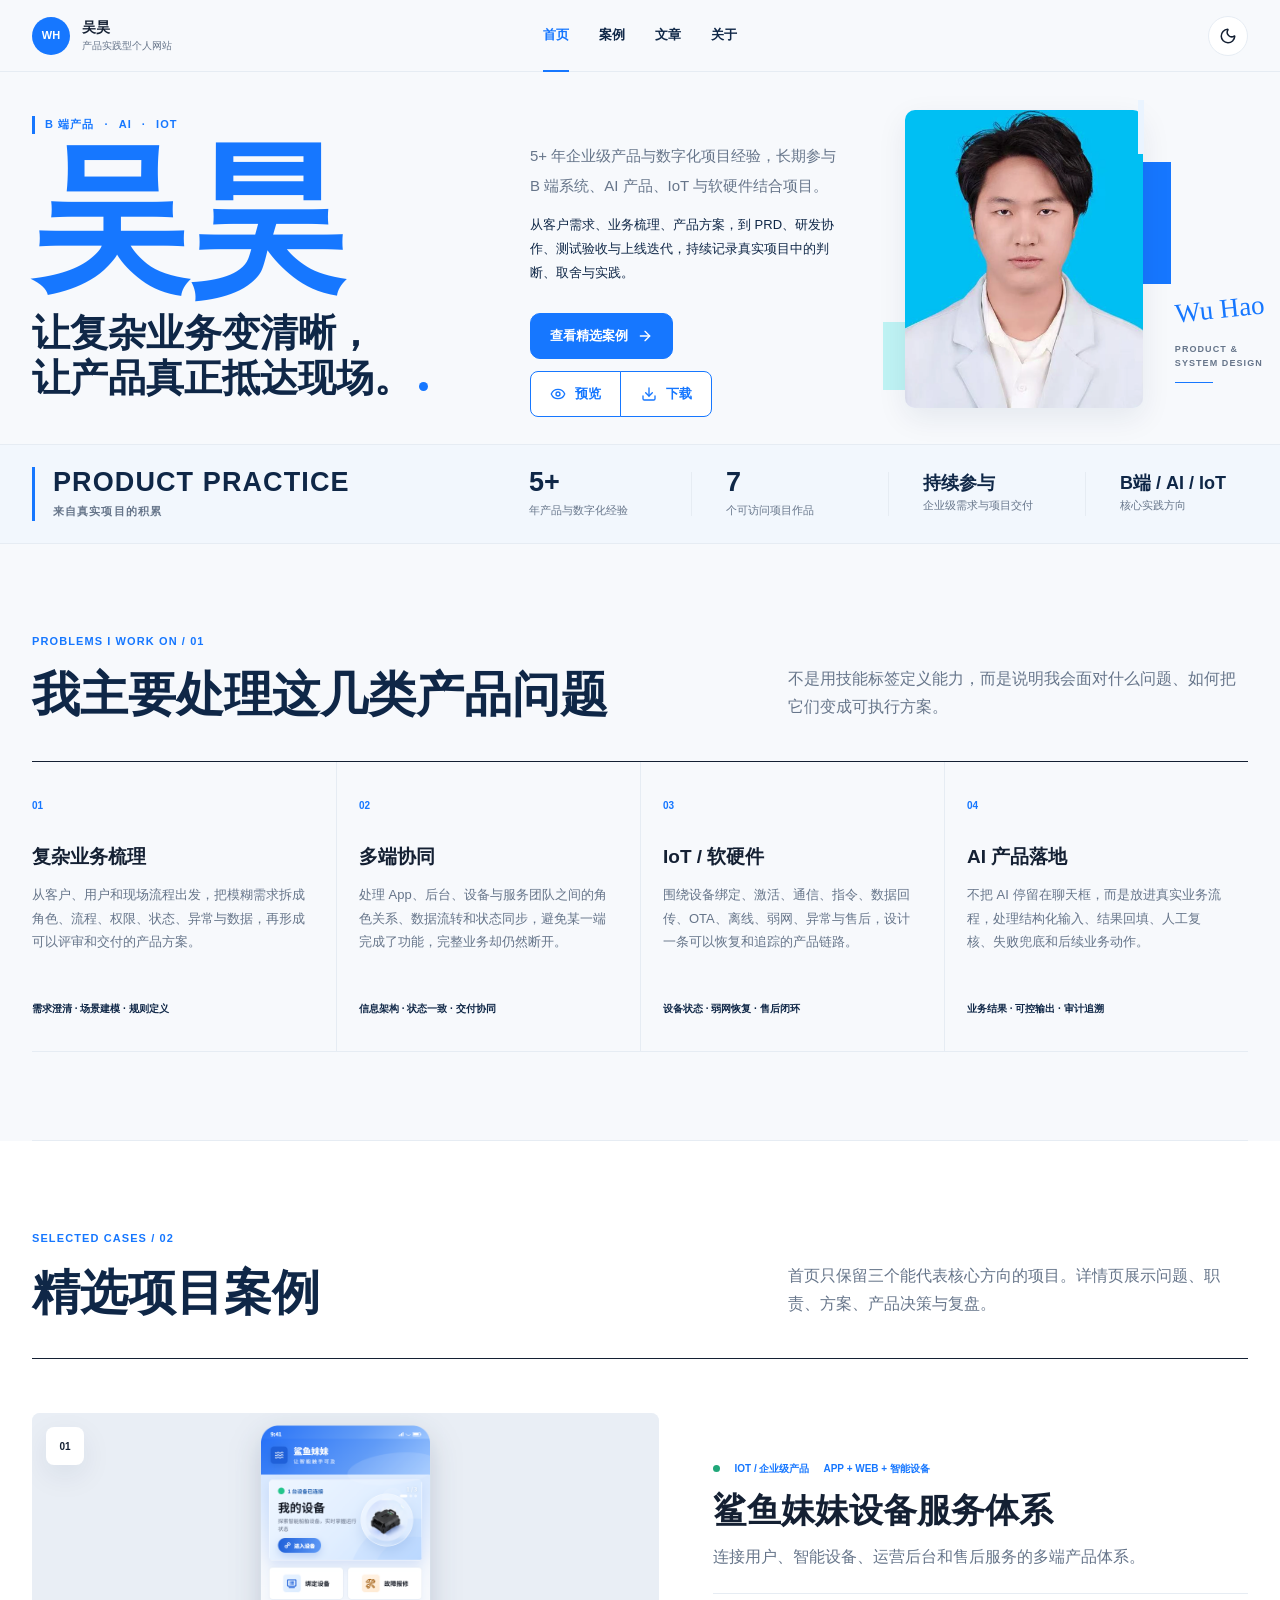
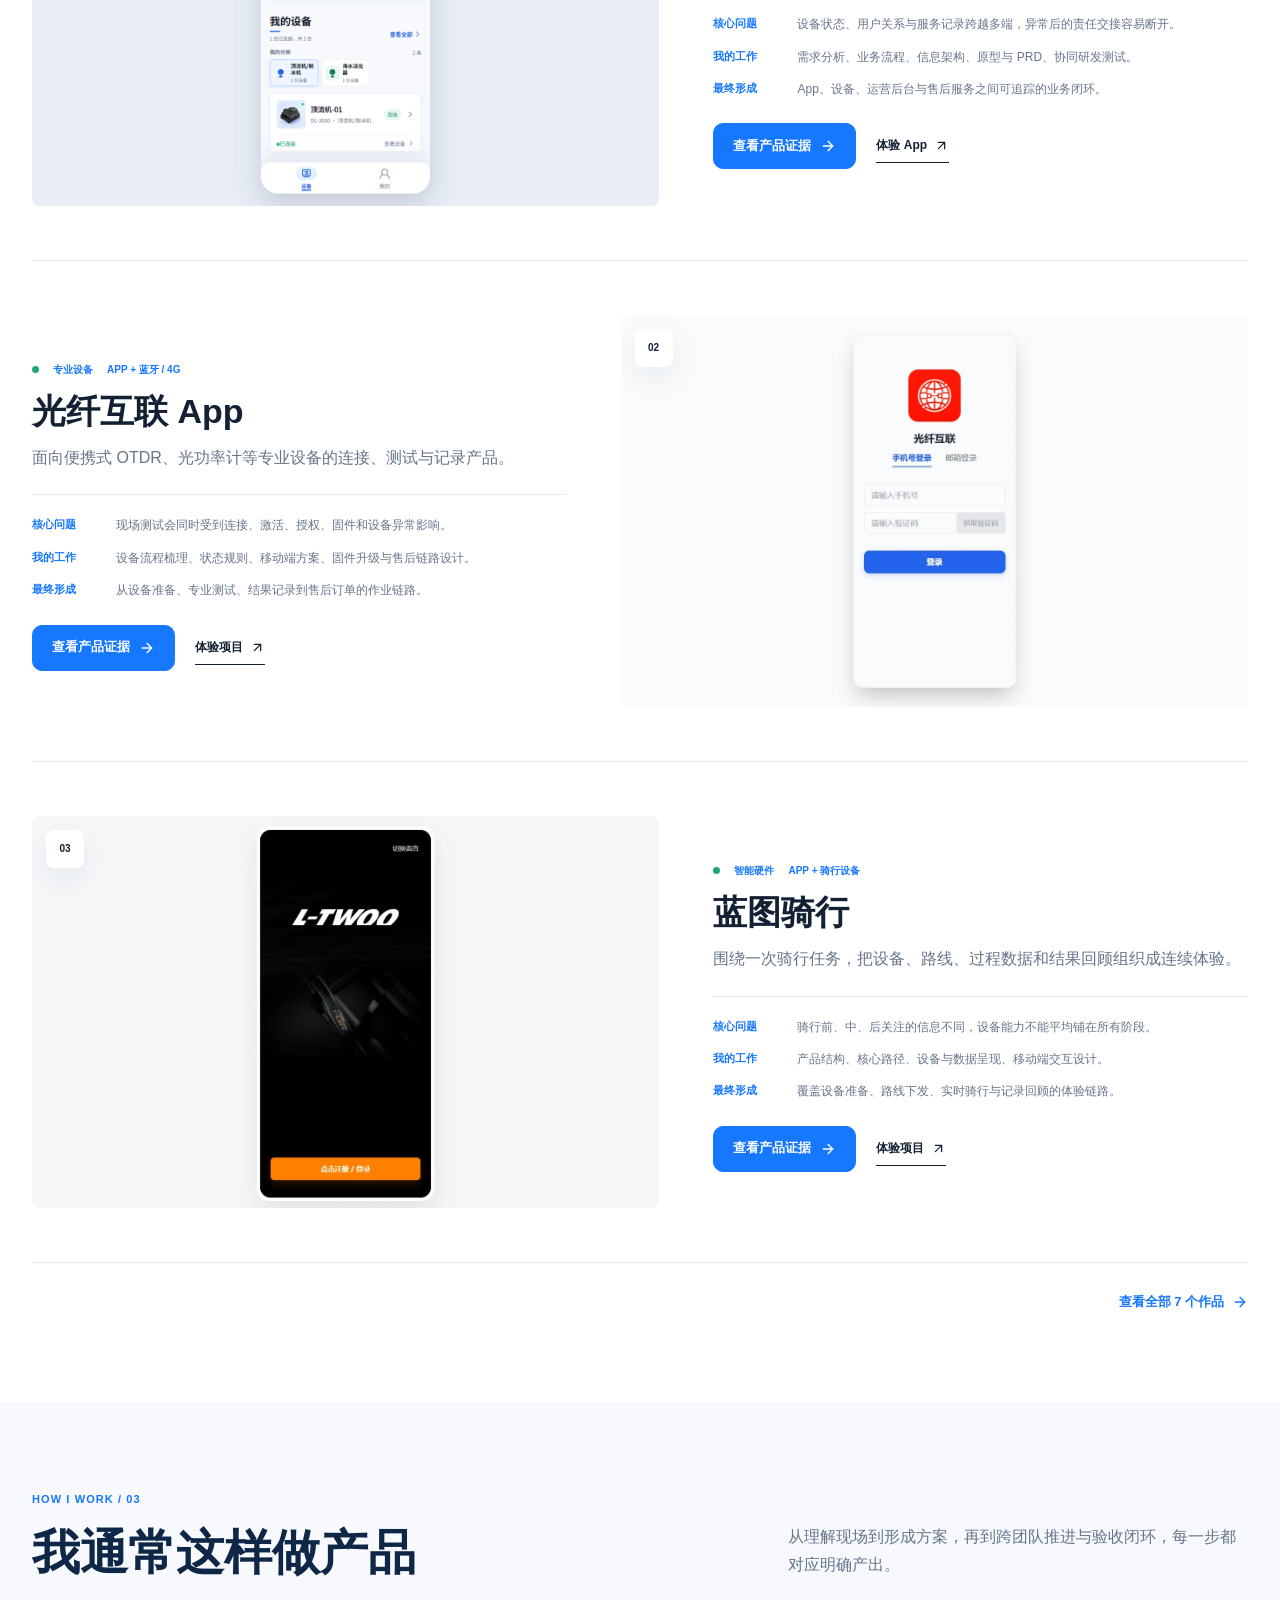
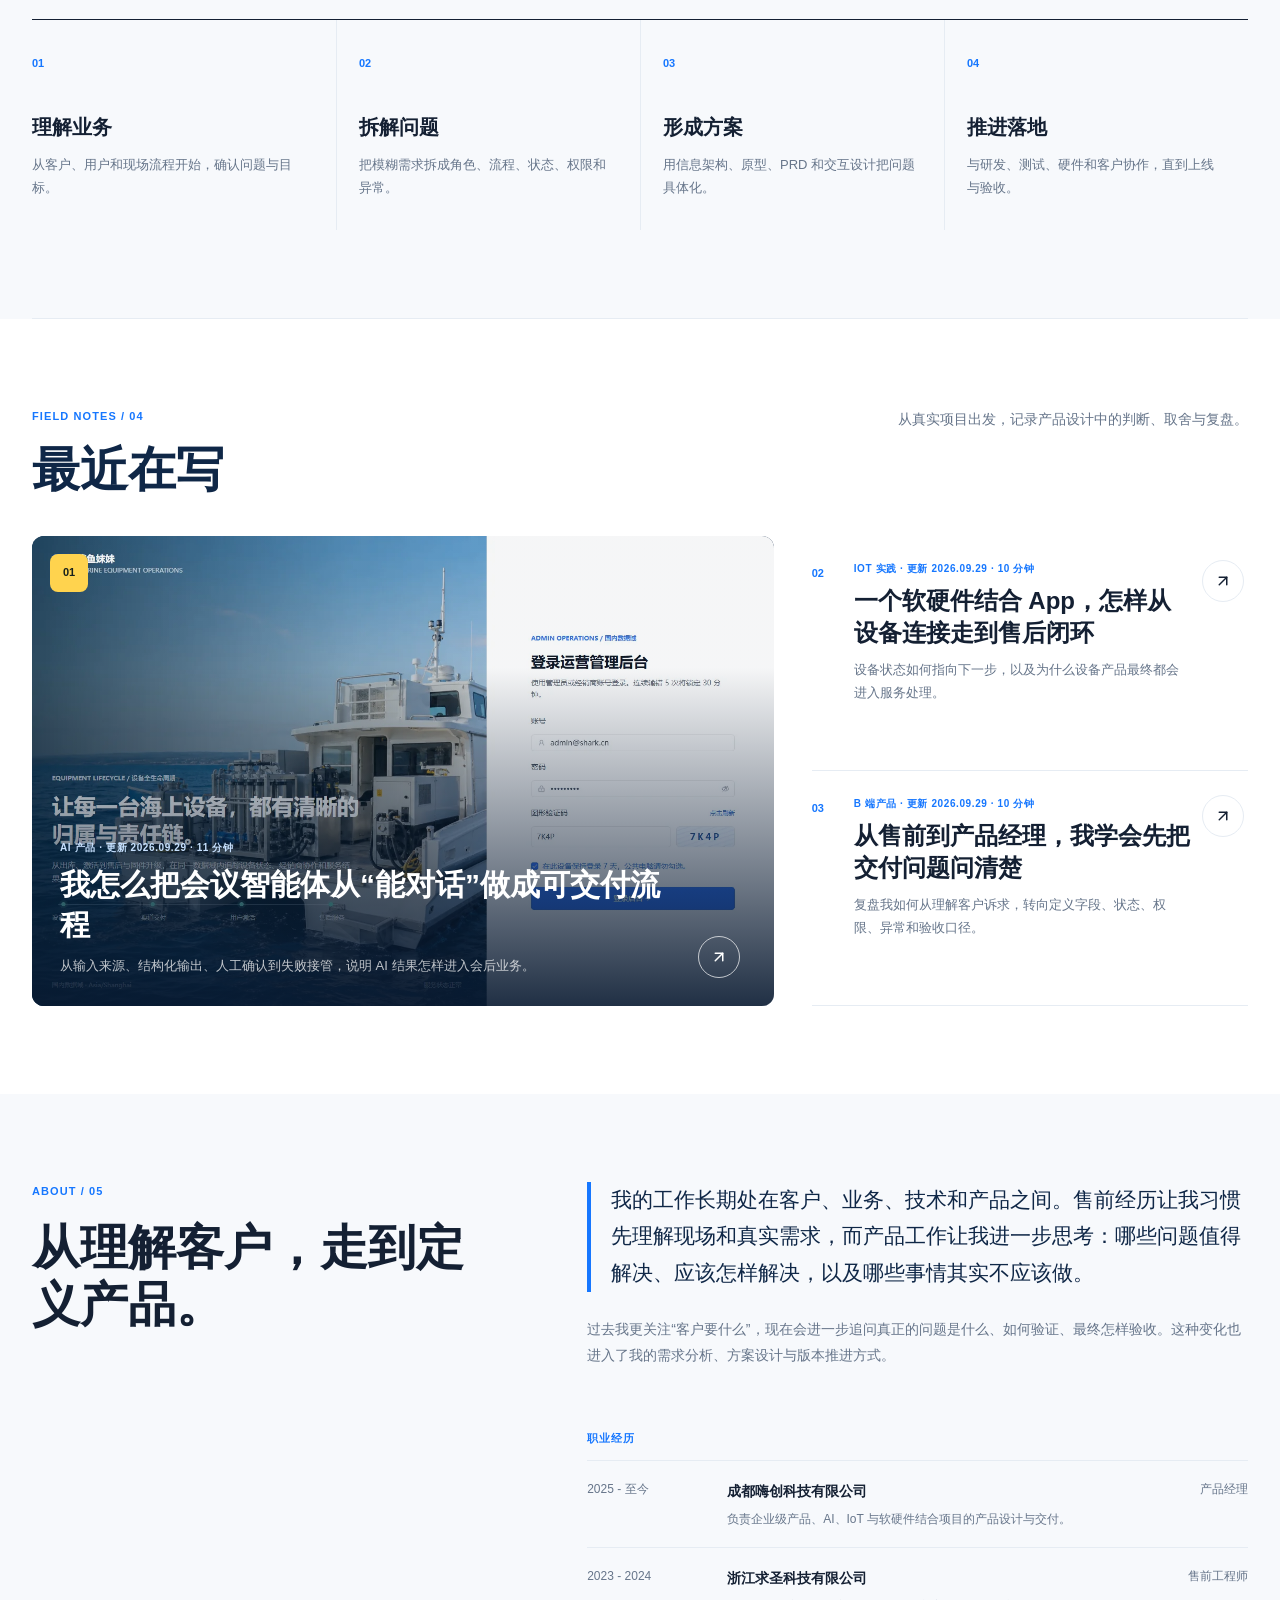
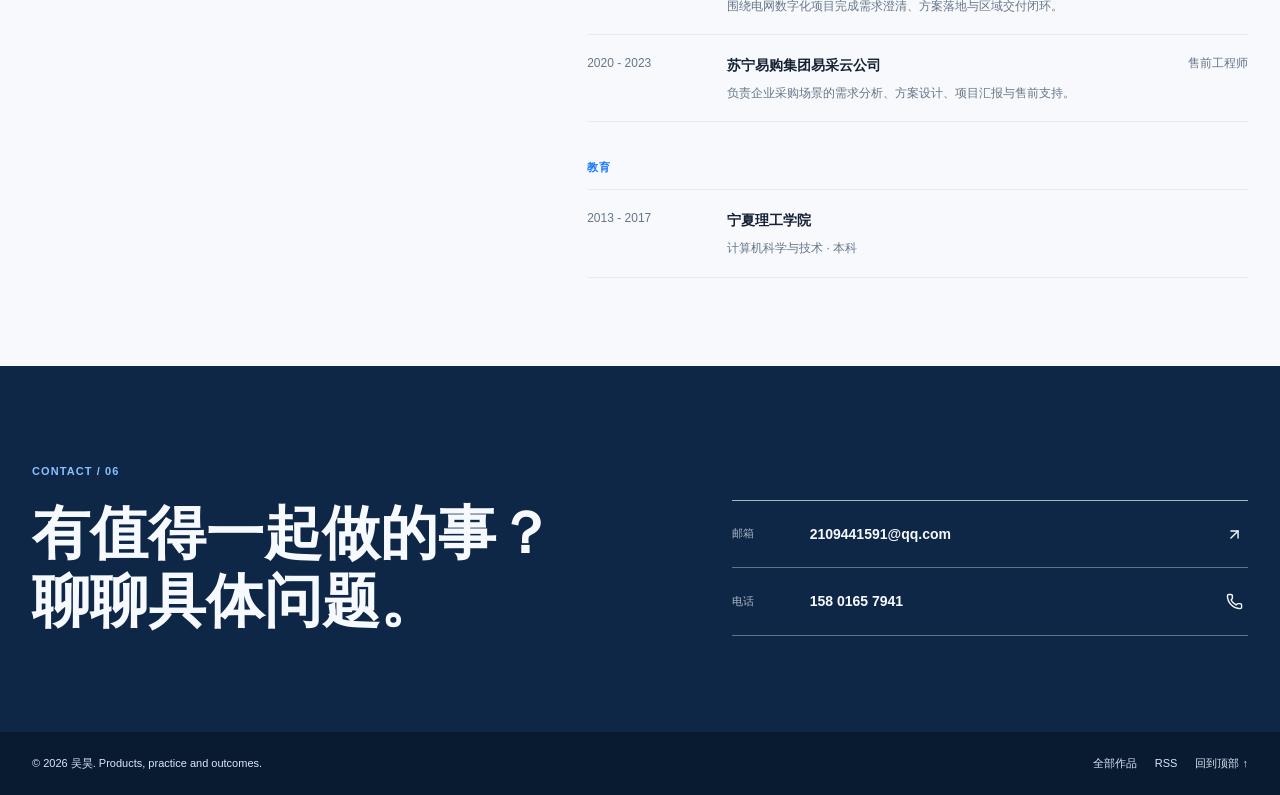
==== commit 2f7f452e: "feat: strengthen portfolio case evidence" ====
--- a/index.html
+++ b/index.html
@@ -16,12 +16,12 @@
     <link rel="canonical" href="https://ruanyi.top/" />
     <link rel="alternate" type="application/rss+xml" title="吴昊的产品手记" href="./rss.xml" />
     <link rel="icon" href="./assets/profile-hero.webp" type="image/webp" />
-    <link rel="stylesheet" href="./styles-v2.css?v=20260924-5" />
+    <link rel="stylesheet" href="./styles-v2.css?v=20260929-1" />
     <script type="application/ld+json">
       {"@context":"https://schema.org","@type":"Person","name":"吴昊","jobTitle":"产品经理","url":"https://ruanyi.top/","sameAs":["https://github.com/1134despair-art"],"knowsAbout":["B端产品","AI产品","IoT","智能硬件","数字化项目"]}
     </script>
     <script src="./assets/vendor/lucide.min.js" defer></script>
-    <script src="./script.js?v=20260924-4" defer></script>
+    <script src="./script.js?v=20260929-1" defer></script>
   </head>
   <body>
     <a class="skip-link" href="#main">跳到正文</a>
@@ -50,7 +50,7 @@
           <div class="hero-intro">
             <p class="hero-summary">5+ 年企业级产品与数字化项目经验，长期参与 B 端系统、AI 产品、IoT 与软硬件结合项目。</p>
             <p class="hero-detail">从客户需求、业务梳理、产品方案，到 PRD、研发协作、测试验收与上线迭代，持续记录真实项目中的判断、取舍与实践。</p>
-            <div class="hero-actions"><a class="button button-primary" href="#work">查看精选案例 <i data-lucide="arrow-right" aria-hidden="true"></i></a><div class="resume-actions" role="group" aria-label="简历操作"><a class="button button-secondary" href="./assets/wu-hao-product-manager-resume.pdf?v=20260924-4" target="_blank" rel="noopener" type="application/pdf" title="在线预览简历"><i data-lucide="eye" aria-hidden="true"></i> 预览</a><a class="button button-secondary" href="./assets/wu-hao-product-manager-resume.pdf?v=20260924-4" download="wu-hao-product-manager-resume.pdf" type="application/pdf" title="下载 PDF 简历"><i data-lucide="download" aria-hidden="true"></i> 下载</a></div></div>
+            <div class="hero-actions"><a class="button button-primary" href="#work">查看精选案例 <i data-lucide="arrow-right" aria-hidden="true"></i></a><div class="resume-actions" role="group" aria-label="简历操作"><a class="button button-secondary" href="./resume.html" title="在线预览简历"><i data-lucide="eye" aria-hidden="true"></i> 预览</a><a class="button button-secondary" href="./assets/wu-hao-product-manager-resume.pdf?v=20260924-5" download="wu-hao-product-manager-resume.pdf" type="application/pdf" title="下载 PDF 简历" data-resume-download><i data-lucide="download" aria-hidden="true"></i> 下载</a></div></div>
           </div>
           <aside class="hero-profile" aria-label="吴昊个人形象">
             <div class="portrait-stage"><span class="shape shape-blue" aria-hidden="true"></span><span class="shape shape-cyan" aria-hidden="true"></span><span class="shape shape-line" aria-hidden="true"></span><div class="portrait-wrap"><img src="./assets/profile-hero.webp" alt="吴昊的个人照片" width="800" height="1000" /></div><div class="portrait-signature"><strong>Wu Hao</strong><small>PRODUCT &amp;<br />SYSTEM DESIGN</small></div></div>
@@ -61,7 +61,7 @@
       <section class="principles" aria-label="专业积累">
         <div class="shell principle-grid">
           <p class="section-kicker"><strong>PRODUCT PRACTICE</strong><small>来自真实项目的积累</small></p>
-          <p><strong>5+</strong><small>年产品与数字化经验</small></p><span></span><p><strong>7</strong><small>个可访问项目作品</small></p><span></span><p><strong>200+</strong><small>项 / 年需求承接与跟进</small></p><span></span><p><strong class="direction-value">B端 / AI / IoT</strong><small>核心实践方向</small></p>
+          <p><strong>5+</strong><small>年产品与数字化经验</small></p><span></span><p><strong>7</strong><small>个可访问项目作品</small></p><span></span><p><strong class="direction-value">持续参与</strong><small>企业级需求与项目交付</small></p><span></span><p><strong class="direction-value">B端 / AI / IoT</strong><small>核心实践方向</small></p>
         </div>
       </section>
 
@@ -81,15 +81,15 @@
           <div class="selected-case-list">
             <article class="selected-case">
               <a class="case-visual" href="./cases/shark.html"><img src="./assets/projects/shark-app.png" alt="鲨鱼妹妹 App 与设备服务界面预览" /><span>01</span></a>
-              <div class="case-copy"><p class="project-meta"><span>IoT</span><span>App</span><span>后台</span><span>售后</span></p><h3>鲨鱼妹妹设备服务体系</h3><p class="case-positioning">连接用户、智能设备、运营后台和售后服务的多端产品体系。</p><dl class="case-brief"><div><dt>核心问题</dt><dd>设备状态、用户关系与服务记录跨越多端，异常后的责任交接容易断开。</dd></div><div><dt>我的工作</dt><dd>需求分析、业务流程、信息架构、原型与 PRD、协同研发测试。</dd></div><div><dt>最终形成</dt><dd>App、设备、运营后台与售后服务之间可追踪的业务闭环。</dd></div></dl><div class="case-actions"><a class="button button-primary" href="./cases/shark.html">查看产品证据 <i data-lucide="arrow-right" aria-hidden="true"></i></a><a class="text-link" href="http://shark.ruanyi.top/" target="_blank" rel="noreferrer">体验 App <i data-lucide="arrow-up-right" aria-hidden="true"></i></a></div></div>
+              <div class="case-copy"><p class="project-meta"><span>IoT / 企业级产品</span><span>App + Web + 智能设备</span></p><h3>鲨鱼妹妹设备服务体系</h3><p class="case-positioning">连接用户、智能设备、运营后台和售后服务的多端产品体系。</p><dl class="case-brief"><div><dt>核心问题</dt><dd>设备状态、用户关系与服务记录跨越多端，异常后的责任交接容易断开。</dd></div><div><dt>我的工作</dt><dd>需求分析、业务流程、信息架构、原型与 PRD、协同研发测试。</dd></div><div><dt>最终形成</dt><dd>App、设备、运营后台与售后服务之间可追踪的业务闭环。</dd></div></dl><div class="case-actions"><a class="button button-primary" href="./cases/shark.html">查看产品证据 <i data-lucide="arrow-right" aria-hidden="true"></i></a><a class="text-link" href="http://shark.ruanyi.top/" target="_blank" rel="noreferrer">体验 App <i data-lucide="arrow-up-right" aria-hidden="true"></i></a></div></div>
             </article>
             <article class="selected-case">
               <a class="case-visual" href="./cases/fiber.html"><img src="./assets/projects/fiber-connect.webp" alt="光纤互联 App 专业设备作业界面预览" /><span>02</span></a>
-              <div class="case-copy"><p class="project-meta"><span>专业设备</span><span>App</span><span>作业场景</span></p><h3>光纤互联 App</h3><p class="case-positioning">面向便携式 OTDR、光功率计等专业设备的连接、测试与记录产品。</p><dl class="case-brief"><div><dt>核心问题</dt><dd>现场测试会同时受到连接、激活、授权、固件和设备异常影响。</dd></div><div><dt>我的工作</dt><dd>设备流程梳理、状态规则、移动端方案、固件升级与售后链路设计。</dd></div><div><dt>最终形成</dt><dd>从设备准备、专业测试、结果记录到售后订单的作业链路。</dd></div></dl><div class="case-actions"><a class="button button-primary" href="./cases/fiber.html">查看产品证据 <i data-lucide="arrow-right" aria-hidden="true"></i></a><a class="text-link" href="https://ruanyi.top/fiberconnect-demo4-h5/" target="_blank" rel="noreferrer">体验项目 <i data-lucide="arrow-up-right" aria-hidden="true"></i></a></div></div>
+              <div class="case-copy"><p class="project-meta"><span>专业设备</span><span>App + 蓝牙 / 4G</span></p><h3>光纤互联 App</h3><p class="case-positioning">面向便携式 OTDR、光功率计等专业设备的连接、测试与记录产品。</p><dl class="case-brief"><div><dt>核心问题</dt><dd>现场测试会同时受到连接、激活、授权、固件和设备异常影响。</dd></div><div><dt>我的工作</dt><dd>设备流程梳理、状态规则、移动端方案、固件升级与售后链路设计。</dd></div><div><dt>最终形成</dt><dd>从设备准备、专业测试、结果记录到售后订单的作业链路。</dd></div></dl><div class="case-actions"><a class="button button-primary" href="./cases/fiber.html">查看产品证据 <i data-lucide="arrow-right" aria-hidden="true"></i></a><a class="text-link" href="https://ruanyi.top/fiberconnect-demo4-h5/" target="_blank" rel="noreferrer">体验项目 <i data-lucide="arrow-up-right" aria-hidden="true"></i></a></div></div>
             </article>
             <article class="selected-case">
               <a class="case-visual" href="./cases/cycling.html"><img src="./assets/projects/blueprint-cycling.webp" alt="蓝图骑行智能骑行产品界面预览" /><span>03</span></a>
-              <div class="case-copy"><p class="project-meta"><span>智能硬件</span><span>App</span><span>用户产品</span></p><h3>蓝图骑行</h3><p class="case-positioning">围绕一次骑行任务，把设备、路线、过程数据和结果回顾组织成连续体验。</p><dl class="case-brief"><div><dt>核心问题</dt><dd>骑行前、中、后关注的信息不同，设备能力不能平均铺在所有阶段。</dd></div><div><dt>我的工作</dt><dd>产品结构、核心路径、设备与数据呈现、移动端交互设计。</dd></div><div><dt>最终形成</dt><dd>覆盖设备准备、路线下发、实时骑行与记录回顾的体验链路。</dd></div></dl><div class="case-actions"><a class="button button-primary" href="./cases/cycling.html">查看产品证据 <i data-lucide="arrow-right" aria-hidden="true"></i></a><a class="text-link" href="https://bicycle.ruanyi.top/" target="_blank" rel="noreferrer">体验项目 <i data-lucide="arrow-up-right" aria-hidden="true"></i></a></div></div>
+              <div class="case-copy"><p class="project-meta"><span>智能硬件</span><span>App + 骑行设备</span></p><h3>蓝图骑行</h3><p class="case-positioning">围绕一次骑行任务，把设备、路线、过程数据和结果回顾组织成连续体验。</p><dl class="case-brief"><div><dt>核心问题</dt><dd>骑行前、中、后关注的信息不同，设备能力不能平均铺在所有阶段。</dd></div><div><dt>我的工作</dt><dd>产品结构、核心路径、设备与数据呈现、移动端交互设计。</dd></div><div><dt>最终形成</dt><dd>覆盖设备准备、路线下发、实时骑行与记录回顾的体验链路。</dd></div></dl><div class="case-actions"><a class="button button-primary" href="./cases/cycling.html">查看产品证据 <i data-lucide="arrow-right" aria-hidden="true"></i></a><a class="text-link" href="https://bicycle.ruanyi.top/" target="_blank" rel="noreferrer">体验项目 <i data-lucide="arrow-up-right" aria-hidden="true"></i></a></div></div>
             </article>
           </div>
           <div class="section-end-link"><a href="./works.html">查看全部 7 个作品 <i data-lucide="arrow-right" aria-hidden="true"></i></a></div>
@@ -104,16 +104,16 @@
       <section class="section writing-section" id="writing" aria-labelledby="writing-title">
         <div class="shell"><header class="section-head"><div><p class="section-kicker">Field Notes / 04</p><h2 id="writing-title">最近在写</h2></div><p>从真实项目出发，记录产品设计中的判断、取舍与复盘。</p></header>
           <div class="article-list">
-            <article class="article-item"><div class="article-number">01</div><div><p class="article-meta">AI 产品 · 更新 2026.09.24 · 13 分钟</p><h3>我怎么把会议智能体从“能对话”做成可交付流程</h3><p>从输入来源、结构化输出、人工确认到失败接管，说明 AI 结果怎样进入会后业务。</p></div><button class="article-open" type="button" data-article="agent" aria-label="阅读文章：我怎么把会议智能体从能对话做成可交付流程"><i data-lucide="arrow-up-right" aria-hidden="true"></i></button></article>
-            <article class="article-item"><div class="article-number">02</div><div><p class="article-meta">IoT 实践 · 更新 2026.09.24 · 16 分钟</p><h3>一个软硬件结合 App，怎样从设备连接走到售后闭环</h3><p>设备状态如何指向下一步，以及为什么设备产品最终都会进入服务处理。</p></div><button class="article-open" type="button" data-article="device" aria-label="阅读文章：一个软硬件结合 App 怎样从设备连接走到售后闭环"><i data-lucide="arrow-up-right" aria-hidden="true"></i></button></article>
-            <article class="article-item"><div class="article-number">03</div><div><p class="article-meta">B 端产品 · 更新 2026.09.24 · 12 分钟</p><h3>从售前到产品经理，我学会先把交付问题问清楚</h3><p>复盘我如何从理解客户诉求，转向定义字段、状态、权限、异常和验收口径。</p></div><button class="article-open" type="button" data-article="prd" aria-label="阅读文章：从售前到产品经理我学会先把交付问题问清楚"><i data-lucide="arrow-up-right" aria-hidden="true"></i></button></article>
+            <article class="article-item"><div class="article-number">01</div><div><p class="article-meta">AI 产品 · 更新 2026.09.29 · 11 分钟</p><h3>我怎么把会议智能体从“能对话”做成可交付流程</h3><p>从输入来源、结构化输出、人工确认到失败接管，说明 AI 结果怎样进入会后业务。</p></div><button class="article-open" type="button" data-article="agent" aria-label="阅读文章：我怎么把会议智能体从能对话做成可交付流程"><i data-lucide="arrow-up-right" aria-hidden="true"></i></button></article>
+            <article class="article-item"><div class="article-number">02</div><div><p class="article-meta">IoT 实践 · 更新 2026.09.29 · 10 分钟</p><h3>一个软硬件结合 App，怎样从设备连接走到售后闭环</h3><p>设备状态如何指向下一步，以及为什么设备产品最终都会进入服务处理。</p></div><button class="article-open" type="button" data-article="device" aria-label="阅读文章：一个软硬件结合 App 怎样从设备连接走到售后闭环"><i data-lucide="arrow-up-right" aria-hidden="true"></i></button></article>
+            <article class="article-item"><div class="article-number">03</div><div><p class="article-meta">B 端产品 · 更新 2026.09.29 · 10 分钟</p><h3>从售前到产品经理，我学会先把交付问题问清楚</h3><p>复盘我如何从理解客户诉求，转向定义字段、状态、权限、异常和验收口径。</p></div><button class="article-open" type="button" data-article="prd" aria-label="阅读文章：从售前到产品经理我学会先把交付问题问清楚"><i data-lucide="arrow-up-right" aria-hidden="true"></i></button></article>
           </div>
         </div>
       </section>
 
       <section class="section shell about-section" id="about" aria-labelledby="about-title">
         <div class="about-intro"><p class="section-kicker">About / 05</p><h2 id="about-title">从理解客户，走到定义产品。</h2></div>
-        <div class="about-content"><p class="about-lede">我的工作长期处在客户、业务、技术和产品之间。售前经历让我习惯先理解现场和真实需求，而产品工作让我进一步思考：哪些问题值得解决、应该怎样解决，以及哪些事情其实不应该做。</p><p class="about-note">转到产品经理后，我把这种面向客户和交付的视角继续带进需求分析、方案设计与版本推进：既关注用户是否能完成任务，也关注研发能否实现、测试能否验证、客户能否验收。</p>
+        <div class="about-content"><p class="about-lede">我的工作长期处在客户、业务、技术和产品之间。售前经历让我习惯先理解现场和真实需求，而产品工作让我进一步思考：哪些问题值得解决、应该怎样解决，以及哪些事情其实不应该做。</p><p class="about-note">过去我更关注“客户要什么”，现在会进一步追问真正的问题是什么、如何验证、最终怎样验收。这种变化也进入了我的需求分析、方案设计与版本推进方式。</p>
           <div class="experience"><h3>职业经历</h3><div class="experience-row"><time>2025 - 至今</time><div><strong>成都嗨创科技有限公司</strong><span>产品经理</span><p>负责企业级产品、AI、IoT 与软硬件结合项目的产品设计与交付。</p></div></div><div class="experience-row"><time>2023 - 2024</time><div><strong>浙江求圣科技有限公司</strong><span>售前工程师</span><p>围绕电网数字化项目完成需求澄清、方案落地与区域交付闭环。</p></div></div><div class="experience-row"><time>2020 - 2023</time><div><strong>苏宁易购集团易采云公司</strong><span>售前工程师</span><p>负责企业采购场景的需求分析、方案设计、项目汇报与售前支持。</p></div></div></div>
           <div class="education"><h3>教育</h3><div><time>2013 - 2017</time><p><strong>宁夏理工学院</strong><span>计算机科学与技术 · 本科</span></p></div></div>
         </div>
--- a/styles-v2.css
+++ b/styles-v2.css
@@ -97,6 +97,18 @@
 .button-primary:hover { background: #0568ec; }
 .button-secondary { background: var(--surface); color: var(--brand); }
 .button-secondary:hover { background: var(--brand-soft); }
+
+.resume-page { padding-block: 64px 96px; }
+.resume-viewer-head { display: grid; grid-template-columns: minmax(0, 1fr) auto; align-items: end; gap: 36px; margin-bottom: 36px; }
+.resume-viewer-head h1 { margin: 0; color: var(--ink-soft); font-size: 48px; line-height: 1.08; }
+.resume-viewer-head .section-kicker { margin-bottom: 12px; }
+.resume-viewer-meta { margin: 12px 0 0; color: var(--muted); font-size: 13px; }
+.resume-viewer-actions { display: flex; flex-wrap: wrap; gap: 10px; }
+.resume-document { width: min(920px, calc(100% - 64px)); display: grid; gap: 28px; }
+.resume-sheet { margin: 0; overflow: hidden; border: 1px solid var(--line); border-radius: 4px; background: #fff; box-shadow: var(--shadow-sm); }
+.resume-sheet img { width: 100%; height: auto; }
+.resume-sheet figcaption { padding: 10px 14px; border-top: 1px solid var(--line); color: var(--muted); font-size: 11px; text-align: right; }
+.resume-footer-actions { display: flex; justify-content: center; padding-top: 8px; }
 
 .hero-profile { min-width: 0; }
 .portrait-stage { position: relative; width: 100%; max-width: 385px; min-height: 324px; margin-left: auto; }
@@ -349,6 +361,13 @@
 .flow-list span { color: var(--brand); font-size: 10px; font-weight: 850; }
 .flow-list strong { display: block; margin-top: 26px; font-size: 14px; }
 .flow-list p { margin: 8px 0 0; color: var(--muted); font-size: 11px; line-height: 1.7; }
+.flow-list--service { grid-template-columns: repeat(5, 1fr); }
+.flow-list--compact { grid-template-columns: repeat(3, 1fr); }
+.flow-list--compact li:nth-child(4), .flow-list--compact li:nth-child(7) { border-left: 1px solid var(--line); }
+.flow-list--compact li:nth-child(n+4) { border-top: 0; }
+.flow-list--compact li:nth-child(4)::before, .flow-list--compact li:nth-child(7)::before { display: none; }
+.evidence-item--wide { grid-column: span 2; }
+.evidence-item--wide img { width: 100%; height: auto; max-height: 620px; aspect-ratio: 1.44 / 1; object-fit: contain; }
 .case-links { display: flex; flex-wrap: wrap; gap: 12px; margin-top: 30px; }
 .related-content { margin: 0 0 64px; padding: 32px; border-left: 4px solid var(--brand); background: var(--surface-soft); }
 .related-content h2 { margin-bottom: 14px; font-size: 26px; }
@@ -455,10 +474,14 @@
   .case-overview { max-width: 660px; }
   .case-cover { margin-bottom: 72px; }
   .evidence-grid--three { grid-template-columns: repeat(2, minmax(0, 1fr)); }
-  .flow-list { grid-template-columns: repeat(2, 1fr); }
+  .flow-list, .flow-list--service, .flow-list--compact { grid-template-columns: repeat(2, 1fr); }
   .flow-list li:nth-child(3) { border-left: 1px solid var(--line); }
   .flow-list li:nth-child(n+3) { border-top: 0; }
   .flow-list li:nth-child(3)::before { display: none; }
+  .flow-list--service li:nth-child(odd):not(:first-child), .flow-list--compact li:nth-child(odd):not(:first-child) { border-left: 1px solid var(--line); }
+  .flow-list--service li:nth-child(odd):not(:first-child)::before, .flow-list--compact li:nth-child(odd):not(:first-child)::before { display: none; }
+  .flow-list--service li:nth-child(even), .flow-list--compact li:nth-child(even) { border-left: 0; }
+  .flow-list--service li:nth-child(even)::before, .flow-list--compact li:nth-child(even)::before { display: block; }
   .section { padding-block: 82px; }
   .article-list { grid-template-columns: 1fr; grid-template-rows: auto; gap: 0; }
   .article-item:first-child { grid-row: auto; min-height: 460px; margin-bottom: 20px; }
@@ -489,6 +512,12 @@
   .hero-actions { display: grid; grid-template-columns: 1fr 1fr; margin-top: 24px; }
   .resume-actions { min-width: 0; }
   .button { min-width: 0; padding-inline: 10px; font-size: 12px; }
+  .resume-page { padding-block: 38px 64px; }
+  .resume-viewer-head { grid-template-columns: 1fr; align-items: start; gap: 22px; margin-bottom: 24px; }
+  .resume-viewer-head h1 { font-size: 34px; }
+  .resume-viewer-actions { display: grid; grid-template-columns: 1fr 1fr; }
+  .resume-document { width: calc(100% - 20px); gap: 16px; }
+  .resume-sheet figcaption { padding-block: 7px; }
   .hero-profile { order: 3; margin-top: 42px; }
   .portrait-stage { width: min(100%, 350px); min-height: 310px; }
   .portrait-wrap { left: 20px; width: 202px; }
@@ -568,11 +597,13 @@
   .scenario-grid article:first-child { border-top: 0; }
   .decision-list article, .challenge-list article { grid-template-columns: 1fr; gap: 8px; }
   .evidence-grid, .evidence-grid--three { grid-template-columns: 1fr; gap: 46px; }
+  .evidence-item--wide { grid-column: auto; }
   .evidence-item img { height: min(620px, 158vw); }
   .flow-list li, .flow-list li + li, .flow-list li:nth-child(3), .flow-list li:nth-child(n+3) { border: 1px solid var(--line); border-top: 0; }
   .flow-list li:first-child { border-top: 1px solid var(--line); }
   .flow-list li + li::before { content: "↓"; left: 20px; top: -13px; padding-inline: 4px; background: var(--canvas); }
   .flow-list li:nth-child(3)::before { display: block; }
+  .flow-list--service li:nth-child(n+2)::before, .flow-list--compact li:nth-child(n+2)::before { display: block; }
   .related-content { padding: 24px 20px; }
   .case-pagination { grid-template-columns: 1fr; margin-bottom: 70px; }
   .article-dialog { width: calc(100% - 16px); max-height: calc(100svh - 16px); }
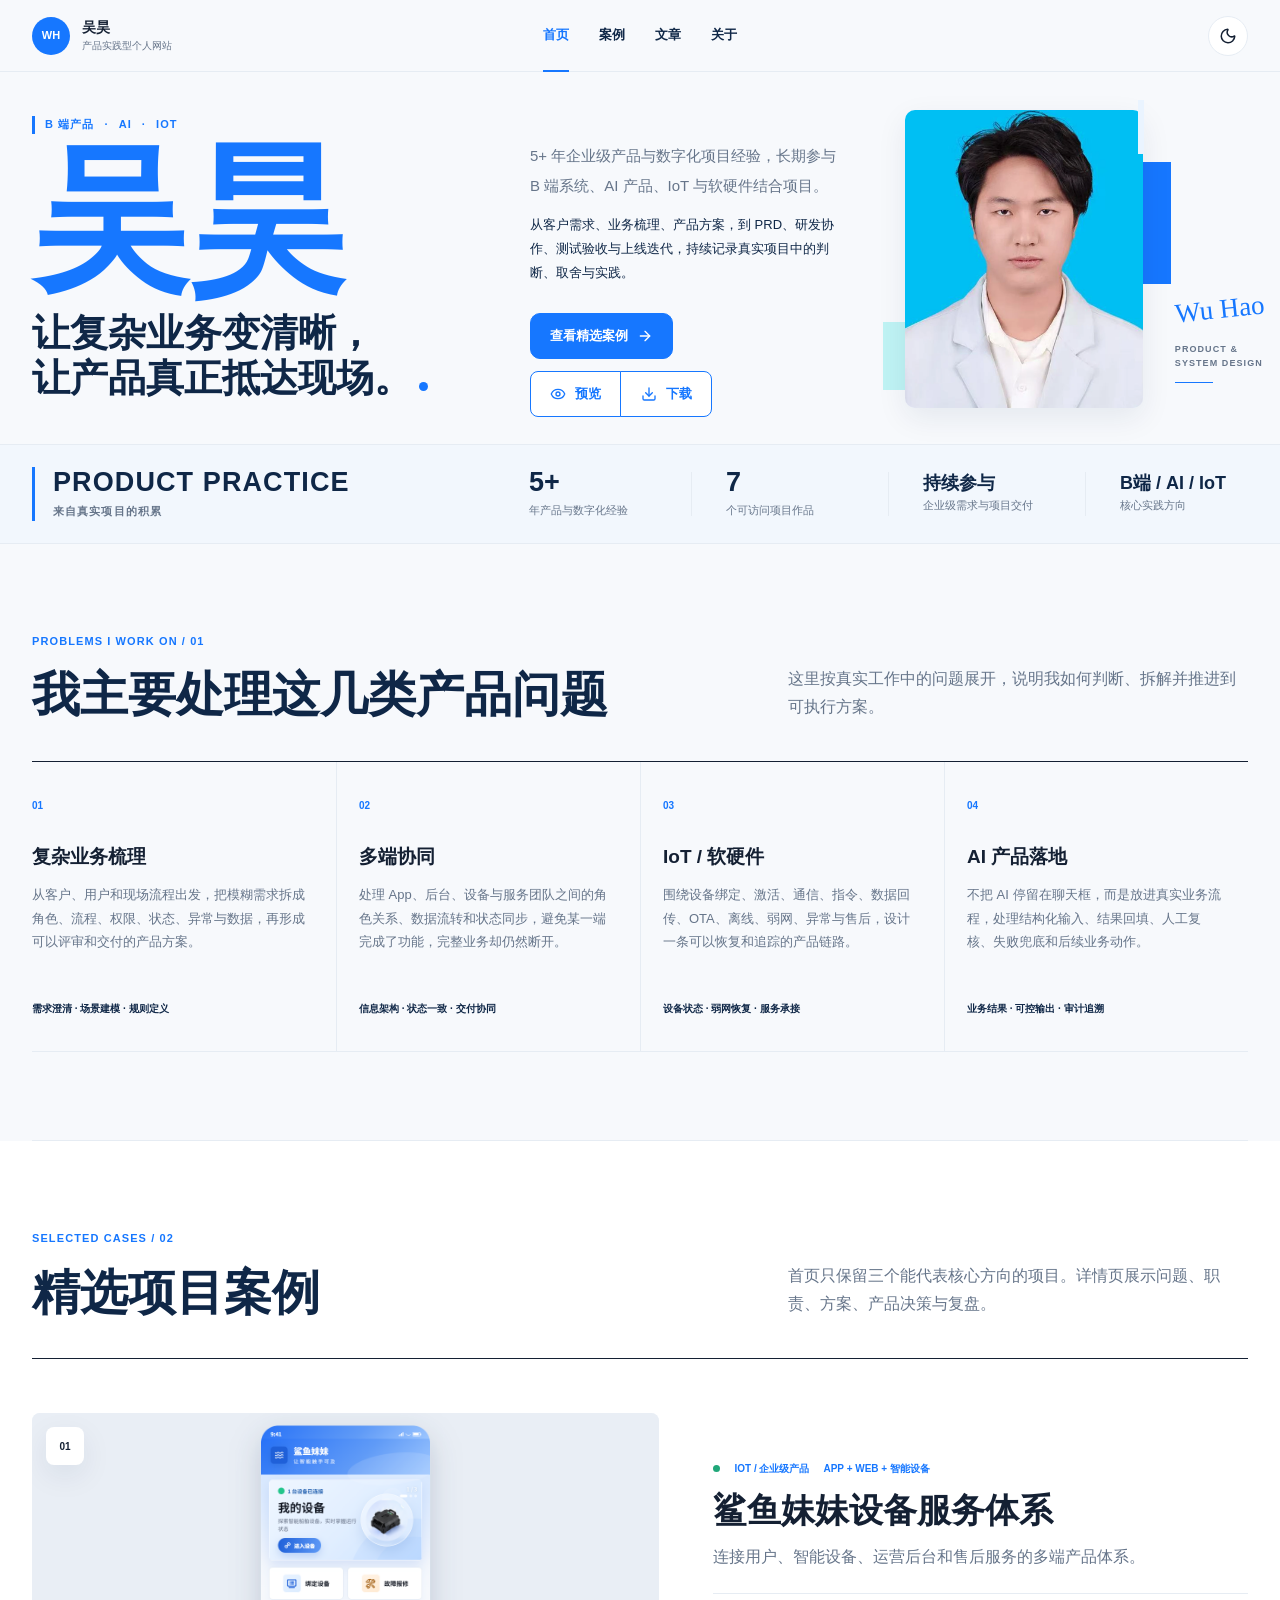
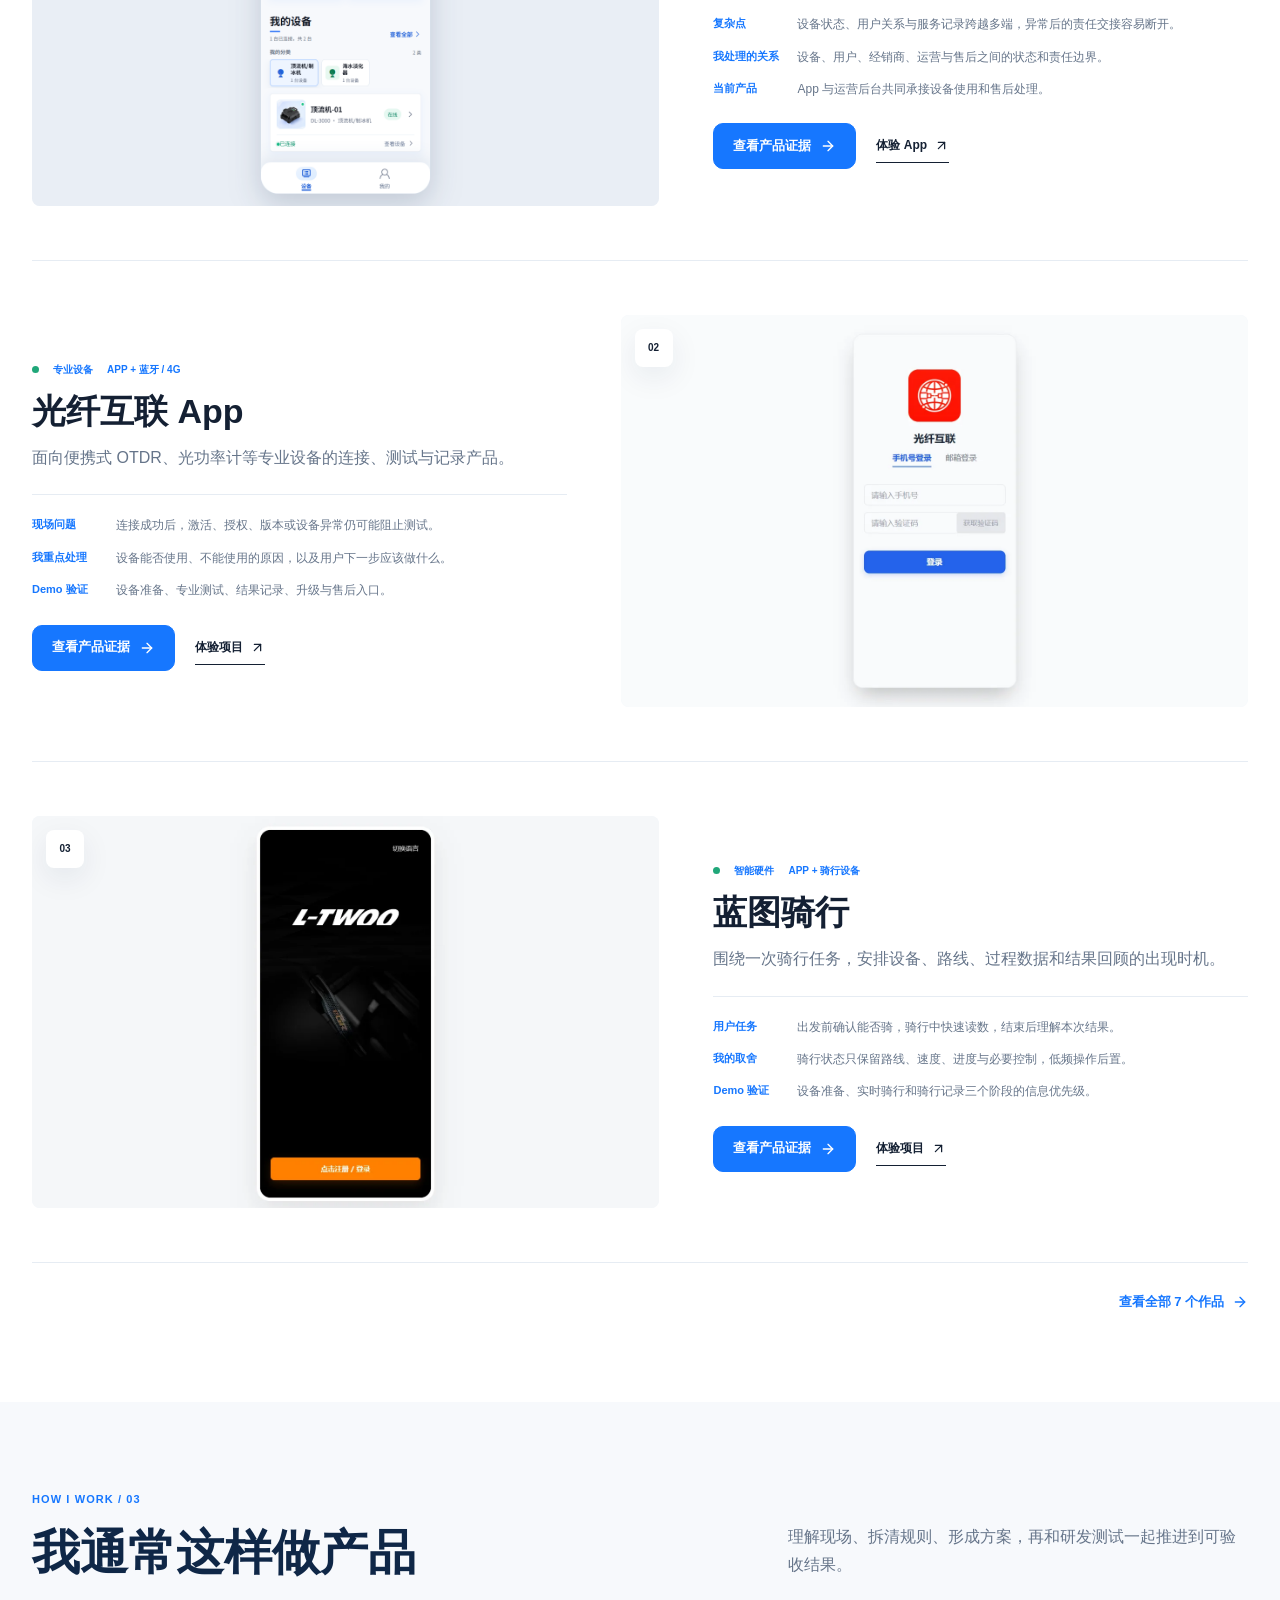
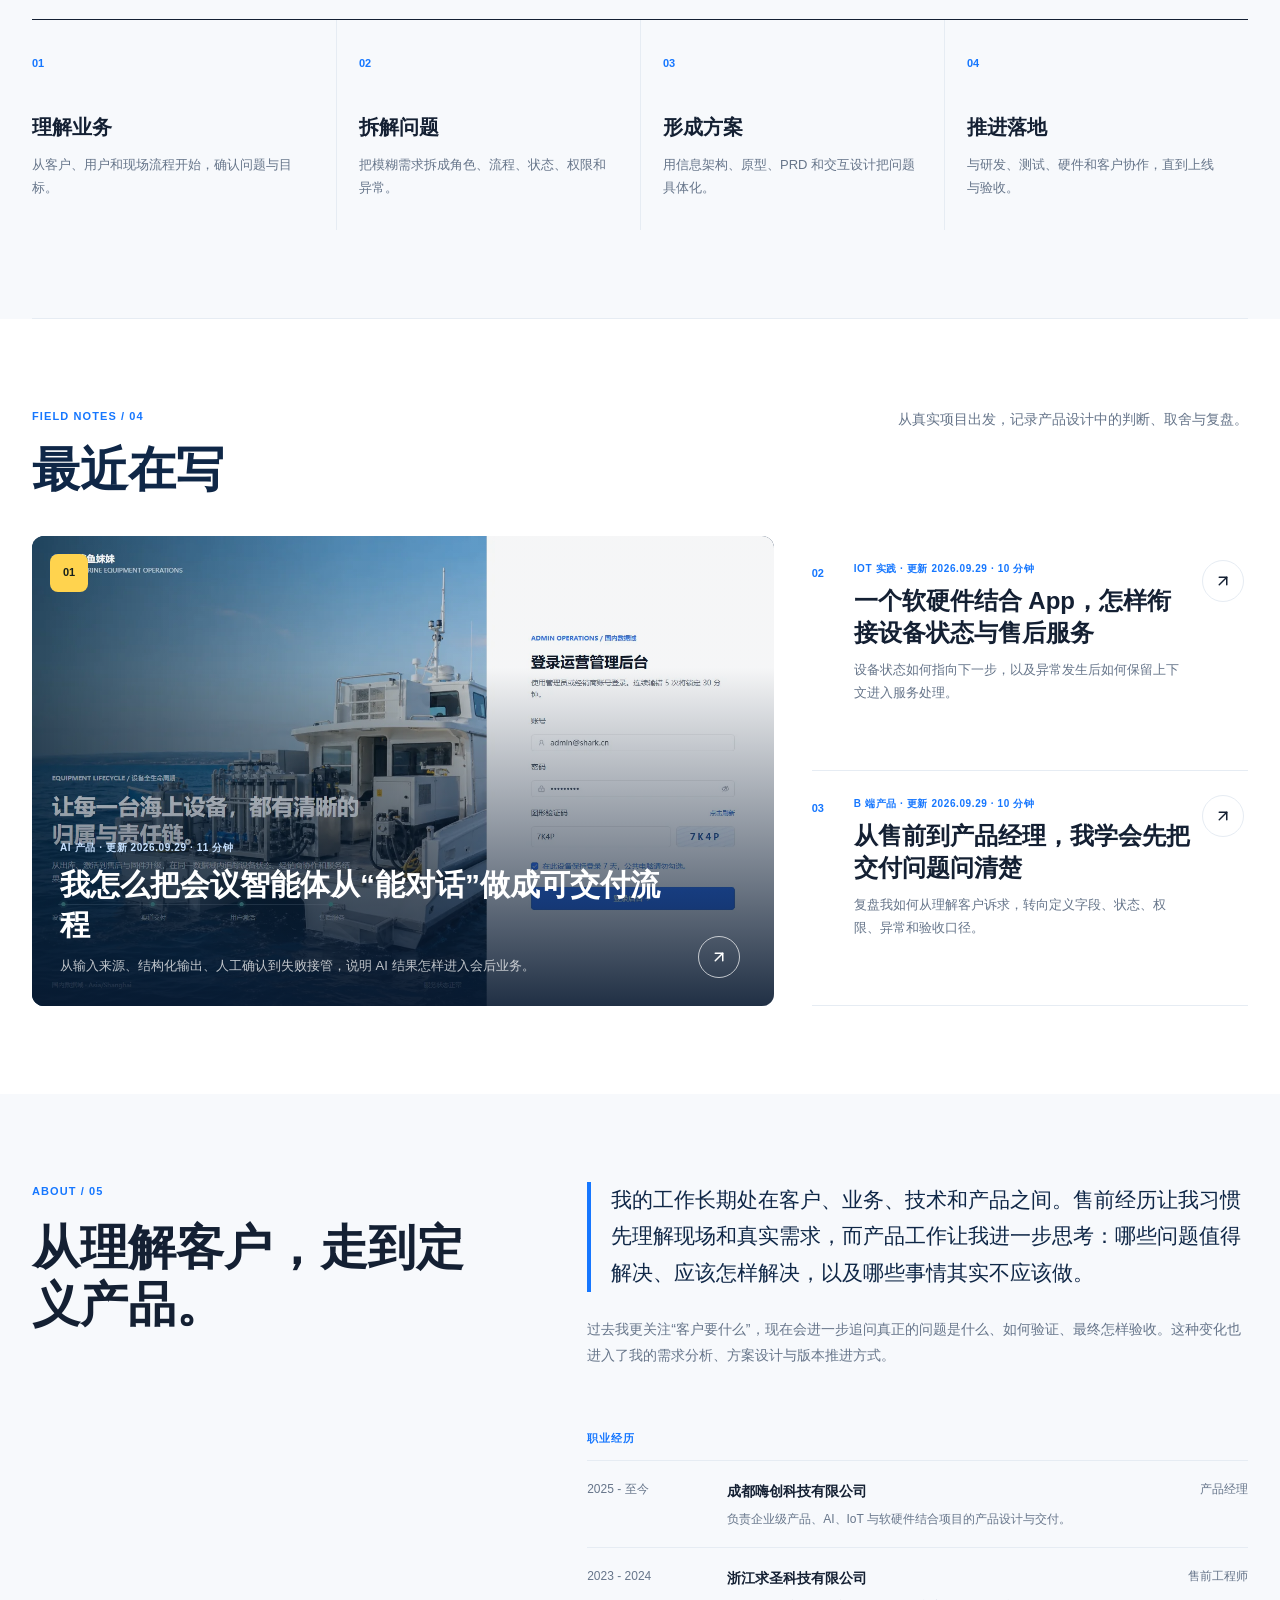
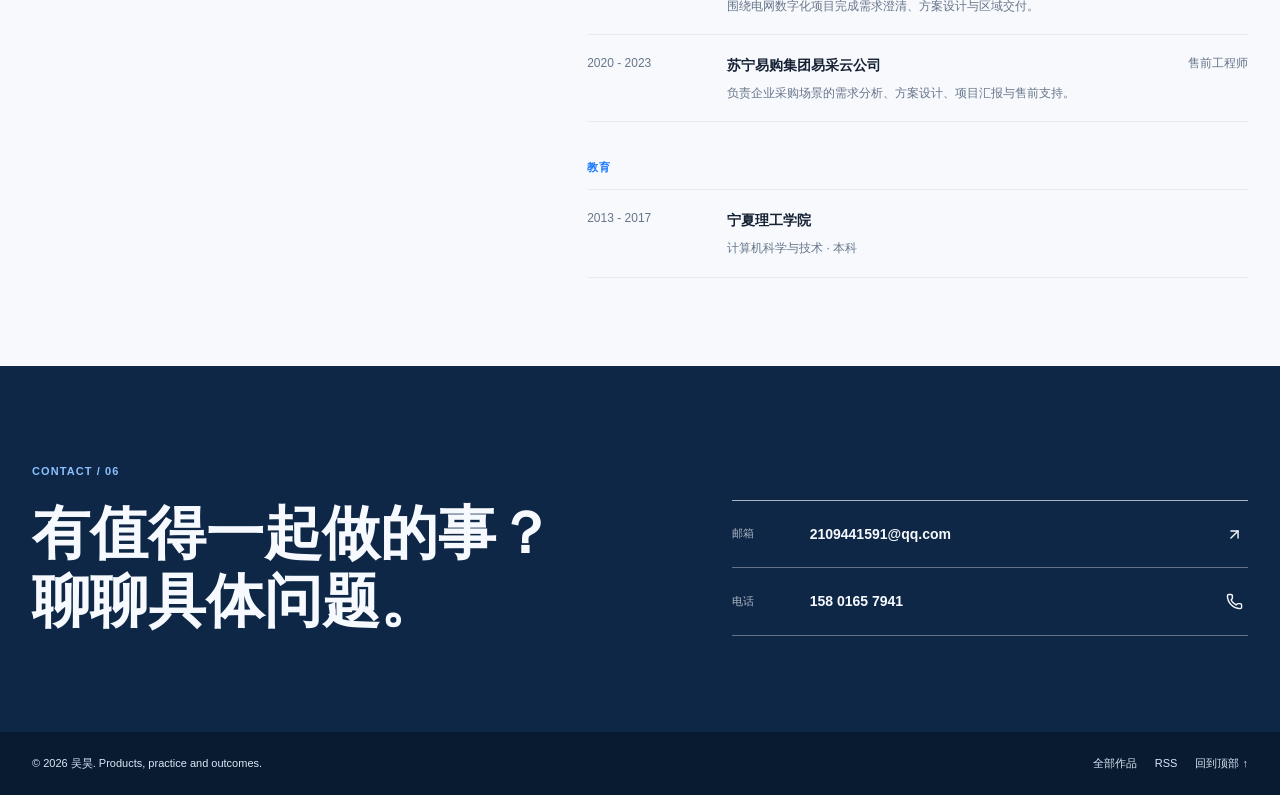
==== commit 223e23e7: "refine portfolio case narratives" ====
--- a/index.html
+++ b/index.html
@@ -66,11 +66,11 @@
       </section>
 
       <section class="section shell problem-section" id="problems" aria-labelledby="problems-title">
-        <header class="section-head"><div><p class="section-kicker">Problems I Work On / 01</p><h2 id="problems-title">我主要处理这几类产品问题</h2></div><p>不是用技能标签定义能力，而是说明我会面对什么问题、如何把它们变成可执行方案。</p></header>
+        <header class="section-head"><div><p class="section-kicker">Problems I Work On / 01</p><h2 id="problems-title">我主要处理这几类产品问题</h2></div><p>这里按真实工作中的问题展开，说明我如何判断、拆解并推进到可执行方案。</p></header>
         <div class="problem-grid">
           <article><span>01</span><h3>复杂业务梳理</h3><p>从客户、用户和现场流程出发，把模糊需求拆成角色、流程、权限、状态、异常与数据，再形成可以评审和交付的产品方案。</p><small>需求澄清 · 场景建模 · 规则定义</small></article>
           <article><span>02</span><h3>多端协同</h3><p>处理 App、后台、设备与服务团队之间的角色关系、数据流转和状态同步，避免某一端完成了功能，完整业务却仍然断开。</p><small>信息架构 · 状态一致 · 交付协同</small></article>
-          <article><span>03</span><h3>IoT / 软硬件</h3><p>围绕设备绑定、激活、通信、指令、数据回传、OTA、离线、弱网、异常与售后，设计一条可以恢复和追踪的产品链路。</p><small>设备状态 · 弱网恢复 · 售后闭环</small></article>
+          <article><span>03</span><h3>IoT / 软硬件</h3><p>围绕设备绑定、激活、通信、指令、数据回传、OTA、离线、弱网、异常与售后，设计一条可以恢复和追踪的产品链路。</p><small>设备状态 · 弱网恢复 · 服务承接</small></article>
           <article><span>04</span><h3>AI 产品落地</h3><p>不把 AI 停留在聊天框，而是放进真实业务流程，处理结构化输入、结果回填、人工复核、失败兜底和后续业务动作。</p><small>业务结果 · 可控输出 · 审计追溯</small></article>
         </div>
       </section>
@@ -81,15 +81,15 @@
           <div class="selected-case-list">
             <article class="selected-case">
               <a class="case-visual" href="./cases/shark.html"><img src="./assets/projects/shark-app.png" alt="鲨鱼妹妹 App 与设备服务界面预览" /><span>01</span></a>
-              <div class="case-copy"><p class="project-meta"><span>IoT / 企业级产品</span><span>App + Web + 智能设备</span></p><h3>鲨鱼妹妹设备服务体系</h3><p class="case-positioning">连接用户、智能设备、运营后台和售后服务的多端产品体系。</p><dl class="case-brief"><div><dt>核心问题</dt><dd>设备状态、用户关系与服务记录跨越多端，异常后的责任交接容易断开。</dd></div><div><dt>我的工作</dt><dd>需求分析、业务流程、信息架构、原型与 PRD、协同研发测试。</dd></div><div><dt>最终形成</dt><dd>App、设备、运营后台与售后服务之间可追踪的业务闭环。</dd></div></dl><div class="case-actions"><a class="button button-primary" href="./cases/shark.html">查看产品证据 <i data-lucide="arrow-right" aria-hidden="true"></i></a><a class="text-link" href="http://shark.ruanyi.top/" target="_blank" rel="noreferrer">体验 App <i data-lucide="arrow-up-right" aria-hidden="true"></i></a></div></div>
+              <div class="case-copy"><p class="project-meta"><span>IoT / 企业级产品</span><span>App + Web + 智能设备</span></p><h3>鲨鱼妹妹设备服务体系</h3><p class="case-positioning">连接用户、智能设备、运营后台和售后服务的多端产品体系。</p><dl class="case-brief"><div><dt>复杂点</dt><dd>设备状态、用户关系与服务记录跨越多端，异常后的责任交接容易断开。</dd></div><div><dt>我处理的关系</dt><dd>设备、用户、经销商、运营与售后之间的状态和责任边界。</dd></div><div><dt>当前产品</dt><dd>App 与运营后台共同承接设备使用和售后处理。</dd></div></dl><div class="case-actions"><a class="button button-primary" href="./cases/shark.html">查看产品证据 <i data-lucide="arrow-right" aria-hidden="true"></i></a><a class="text-link" href="http://shark.ruanyi.top/" target="_blank" rel="noreferrer">体验 App <i data-lucide="arrow-up-right" aria-hidden="true"></i></a></div></div>
             </article>
             <article class="selected-case">
               <a class="case-visual" href="./cases/fiber.html"><img src="./assets/projects/fiber-connect.webp" alt="光纤互联 App 专业设备作业界面预览" /><span>02</span></a>
-              <div class="case-copy"><p class="project-meta"><span>专业设备</span><span>App + 蓝牙 / 4G</span></p><h3>光纤互联 App</h3><p class="case-positioning">面向便携式 OTDR、光功率计等专业设备的连接、测试与记录产品。</p><dl class="case-brief"><div><dt>核心问题</dt><dd>现场测试会同时受到连接、激活、授权、固件和设备异常影响。</dd></div><div><dt>我的工作</dt><dd>设备流程梳理、状态规则、移动端方案、固件升级与售后链路设计。</dd></div><div><dt>最终形成</dt><dd>从设备准备、专业测试、结果记录到售后订单的作业链路。</dd></div></dl><div class="case-actions"><a class="button button-primary" href="./cases/fiber.html">查看产品证据 <i data-lucide="arrow-right" aria-hidden="true"></i></a><a class="text-link" href="https://ruanyi.top/fiberconnect-demo4-h5/" target="_blank" rel="noreferrer">体验项目 <i data-lucide="arrow-up-right" aria-hidden="true"></i></a></div></div>
+              <div class="case-copy"><p class="project-meta"><span>专业设备</span><span>App + 蓝牙 / 4G</span></p><h3>光纤互联 App</h3><p class="case-positioning">面向便携式 OTDR、光功率计等专业设备的连接、测试与记录产品。</p><dl class="case-brief"><div><dt>现场问题</dt><dd>连接成功后，激活、授权、版本或设备异常仍可能阻止测试。</dd></div><div><dt>我重点处理</dt><dd>设备能否使用、不能使用的原因，以及用户下一步应该做什么。</dd></div><div><dt>Demo 验证</dt><dd>设备准备、专业测试、结果记录、升级与售后入口。</dd></div></dl><div class="case-actions"><a class="button button-primary" href="./cases/fiber.html">查看产品证据 <i data-lucide="arrow-right" aria-hidden="true"></i></a><a class="text-link" href="https://ruanyi.top/fiberconnect-demo4-h5/" target="_blank" rel="noreferrer">体验项目 <i data-lucide="arrow-up-right" aria-hidden="true"></i></a></div></div>
             </article>
             <article class="selected-case">
               <a class="case-visual" href="./cases/cycling.html"><img src="./assets/projects/blueprint-cycling.webp" alt="蓝图骑行智能骑行产品界面预览" /><span>03</span></a>
-              <div class="case-copy"><p class="project-meta"><span>智能硬件</span><span>App + 骑行设备</span></p><h3>蓝图骑行</h3><p class="case-positioning">围绕一次骑行任务，把设备、路线、过程数据和结果回顾组织成连续体验。</p><dl class="case-brief"><div><dt>核心问题</dt><dd>骑行前、中、后关注的信息不同，设备能力不能平均铺在所有阶段。</dd></div><div><dt>我的工作</dt><dd>产品结构、核心路径、设备与数据呈现、移动端交互设计。</dd></div><div><dt>最终形成</dt><dd>覆盖设备准备、路线下发、实时骑行与记录回顾的体验链路。</dd></div></dl><div class="case-actions"><a class="button button-primary" href="./cases/cycling.html">查看产品证据 <i data-lucide="arrow-right" aria-hidden="true"></i></a><a class="text-link" href="https://bicycle.ruanyi.top/" target="_blank" rel="noreferrer">体验项目 <i data-lucide="arrow-up-right" aria-hidden="true"></i></a></div></div>
+              <div class="case-copy"><p class="project-meta"><span>智能硬件</span><span>App + 骑行设备</span></p><h3>蓝图骑行</h3><p class="case-positioning">围绕一次骑行任务，安排设备、路线、过程数据和结果回顾的出现时机。</p><dl class="case-brief"><div><dt>用户任务</dt><dd>出发前确认能否骑，骑行中快速读数，结束后理解本次结果。</dd></div><div><dt>我的取舍</dt><dd>骑行状态只保留路线、速度、进度与必要控制，低频操作后置。</dd></div><div><dt>Demo 验证</dt><dd>设备准备、实时骑行和骑行记录三个阶段的信息优先级。</dd></div></dl><div class="case-actions"><a class="button button-primary" href="./cases/cycling.html">查看产品证据 <i data-lucide="arrow-right" aria-hidden="true"></i></a><a class="text-link" href="https://bicycle.ruanyi.top/" target="_blank" rel="noreferrer">体验项目 <i data-lucide="arrow-up-right" aria-hidden="true"></i></a></div></div>
             </article>
           </div>
           <div class="section-end-link"><a href="./works.html">查看全部 7 个作品 <i data-lucide="arrow-right" aria-hidden="true"></i></a></div>
@@ -97,7 +97,7 @@
       </section>
 
       <section class="section shell workflow-section" id="method" aria-labelledby="method-title">
-        <header class="section-head"><div><p class="section-kicker">How I Work / 03</p><h2 id="method-title">我通常这样做产品</h2></div><p>从理解现场到形成方案，再到跨团队推进与验收闭环，每一步都对应明确产出。</p></header>
+        <header class="section-head"><div><p class="section-kicker">How I Work / 03</p><h2 id="method-title">我通常这样做产品</h2></div><p>理解现场、拆清规则、形成方案，再和研发测试一起推进到可验收结果。</p></header>
         <ol class="workflow-list"><li><span>01</span><div><h3>理解业务</h3><p>从客户、用户和现场流程开始，确认问题与目标。</p></div></li><li><span>02</span><div><h3>拆解问题</h3><p>把模糊需求拆成角色、流程、状态、权限和异常。</p></div></li><li><span>03</span><div><h3>形成方案</h3><p>用信息架构、原型、PRD 和交互设计把问题具体化。</p></div></li><li><span>04</span><div><h3>推进落地</h3><p>与研发、测试、硬件和客户协作，直到上线与验收。</p></div></li></ol>
       </section>
 
@@ -105,7 +105,7 @@
         <div class="shell"><header class="section-head"><div><p class="section-kicker">Field Notes / 04</p><h2 id="writing-title">最近在写</h2></div><p>从真实项目出发，记录产品设计中的判断、取舍与复盘。</p></header>
           <div class="article-list">
             <article class="article-item"><div class="article-number">01</div><div><p class="article-meta">AI 产品 · 更新 2026.09.29 · 11 分钟</p><h3>我怎么把会议智能体从“能对话”做成可交付流程</h3><p>从输入来源、结构化输出、人工确认到失败接管，说明 AI 结果怎样进入会后业务。</p></div><button class="article-open" type="button" data-article="agent" aria-label="阅读文章：我怎么把会议智能体从能对话做成可交付流程"><i data-lucide="arrow-up-right" aria-hidden="true"></i></button></article>
-            <article class="article-item"><div class="article-number">02</div><div><p class="article-meta">IoT 实践 · 更新 2026.09.29 · 10 分钟</p><h3>一个软硬件结合 App，怎样从设备连接走到售后闭环</h3><p>设备状态如何指向下一步，以及为什么设备产品最终都会进入服务处理。</p></div><button class="article-open" type="button" data-article="device" aria-label="阅读文章：一个软硬件结合 App 怎样从设备连接走到售后闭环"><i data-lucide="arrow-up-right" aria-hidden="true"></i></button></article>
+            <article class="article-item"><div class="article-number">02</div><div><p class="article-meta">IoT 实践 · 更新 2026.09.29 · 10 分钟</p><h3>一个软硬件结合 App，怎样衔接设备状态与售后服务</h3><p>设备状态如何指向下一步，以及异常发生后如何保留上下文进入服务处理。</p></div><button class="article-open" type="button" data-article="device" aria-label="阅读文章：一个软硬件结合 App 怎样衔接设备状态与售后服务"><i data-lucide="arrow-up-right" aria-hidden="true"></i></button></article>
             <article class="article-item"><div class="article-number">03</div><div><p class="article-meta">B 端产品 · 更新 2026.09.29 · 10 分钟</p><h3>从售前到产品经理，我学会先把交付问题问清楚</h3><p>复盘我如何从理解客户诉求，转向定义字段、状态、权限、异常和验收口径。</p></div><button class="article-open" type="button" data-article="prd" aria-label="阅读文章：从售前到产品经理我学会先把交付问题问清楚"><i data-lucide="arrow-up-right" aria-hidden="true"></i></button></article>
           </div>
         </div>
@@ -114,7 +114,7 @@
       <section class="section shell about-section" id="about" aria-labelledby="about-title">
         <div class="about-intro"><p class="section-kicker">About / 05</p><h2 id="about-title">从理解客户，走到定义产品。</h2></div>
         <div class="about-content"><p class="about-lede">我的工作长期处在客户、业务、技术和产品之间。售前经历让我习惯先理解现场和真实需求，而产品工作让我进一步思考：哪些问题值得解决、应该怎样解决，以及哪些事情其实不应该做。</p><p class="about-note">过去我更关注“客户要什么”，现在会进一步追问真正的问题是什么、如何验证、最终怎样验收。这种变化也进入了我的需求分析、方案设计与版本推进方式。</p>
-          <div class="experience"><h3>职业经历</h3><div class="experience-row"><time>2025 - 至今</time><div><strong>成都嗨创科技有限公司</strong><span>产品经理</span><p>负责企业级产品、AI、IoT 与软硬件结合项目的产品设计与交付。</p></div></div><div class="experience-row"><time>2023 - 2024</time><div><strong>浙江求圣科技有限公司</strong><span>售前工程师</span><p>围绕电网数字化项目完成需求澄清、方案落地与区域交付闭环。</p></div></div><div class="experience-row"><time>2020 - 2023</time><div><strong>苏宁易购集团易采云公司</strong><span>售前工程师</span><p>负责企业采购场景的需求分析、方案设计、项目汇报与售前支持。</p></div></div></div>
+          <div class="experience"><h3>职业经历</h3><div class="experience-row"><time>2025 - 至今</time><div><strong>成都嗨创科技有限公司</strong><span>产品经理</span><p>负责企业级产品、AI、IoT 与软硬件结合项目的产品设计与交付。</p></div></div><div class="experience-row"><time>2023 - 2024</time><div><strong>浙江求圣科技有限公司</strong><span>售前工程师</span><p>围绕电网数字化项目完成需求澄清、方案设计与区域交付。</p></div></div><div class="experience-row"><time>2020 - 2023</time><div><strong>苏宁易购集团易采云公司</strong><span>售前工程师</span><p>负责企业采购场景的需求分析、方案设计、项目汇报与售前支持。</p></div></div></div>
           <div class="education"><h3>教育</h3><div><time>2013 - 2017</time><p><strong>宁夏理工学院</strong><span>计算机科学与技术 · 本科</span></p></div></div>
         </div>
       </section>
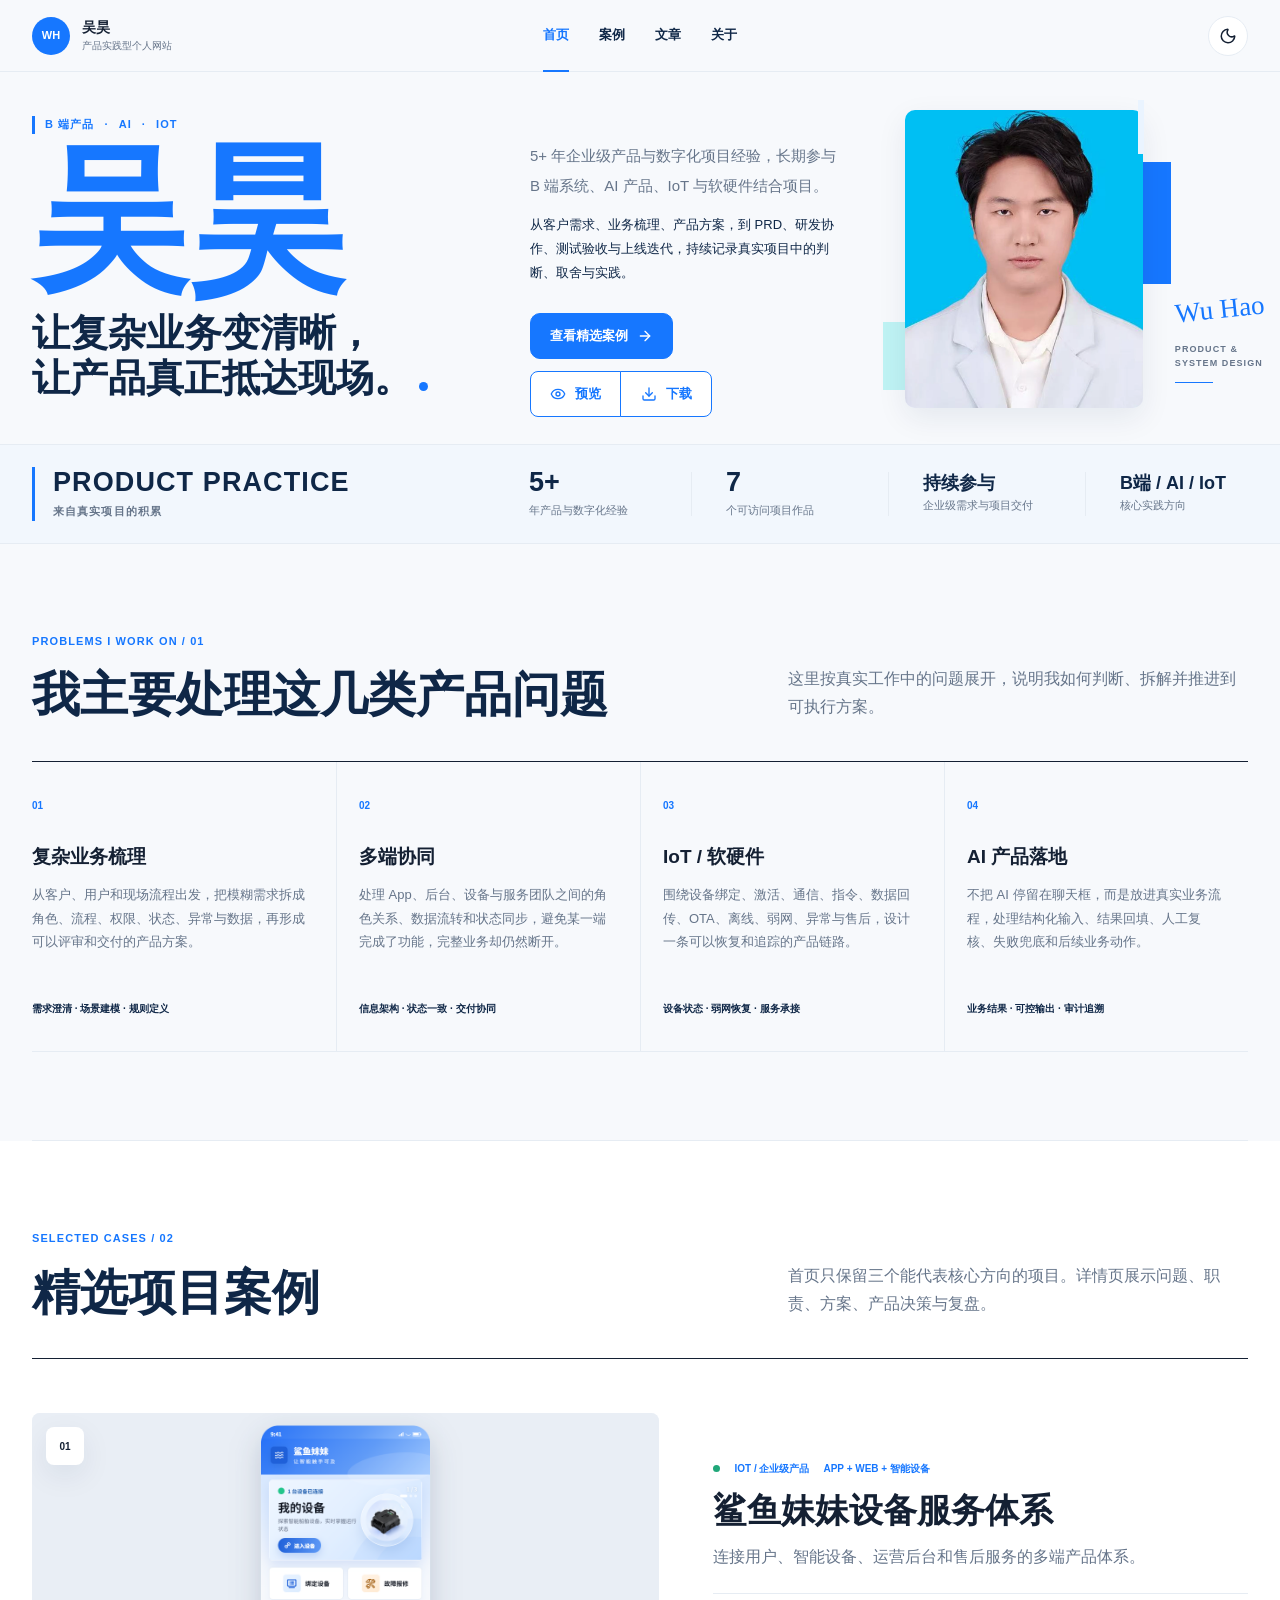
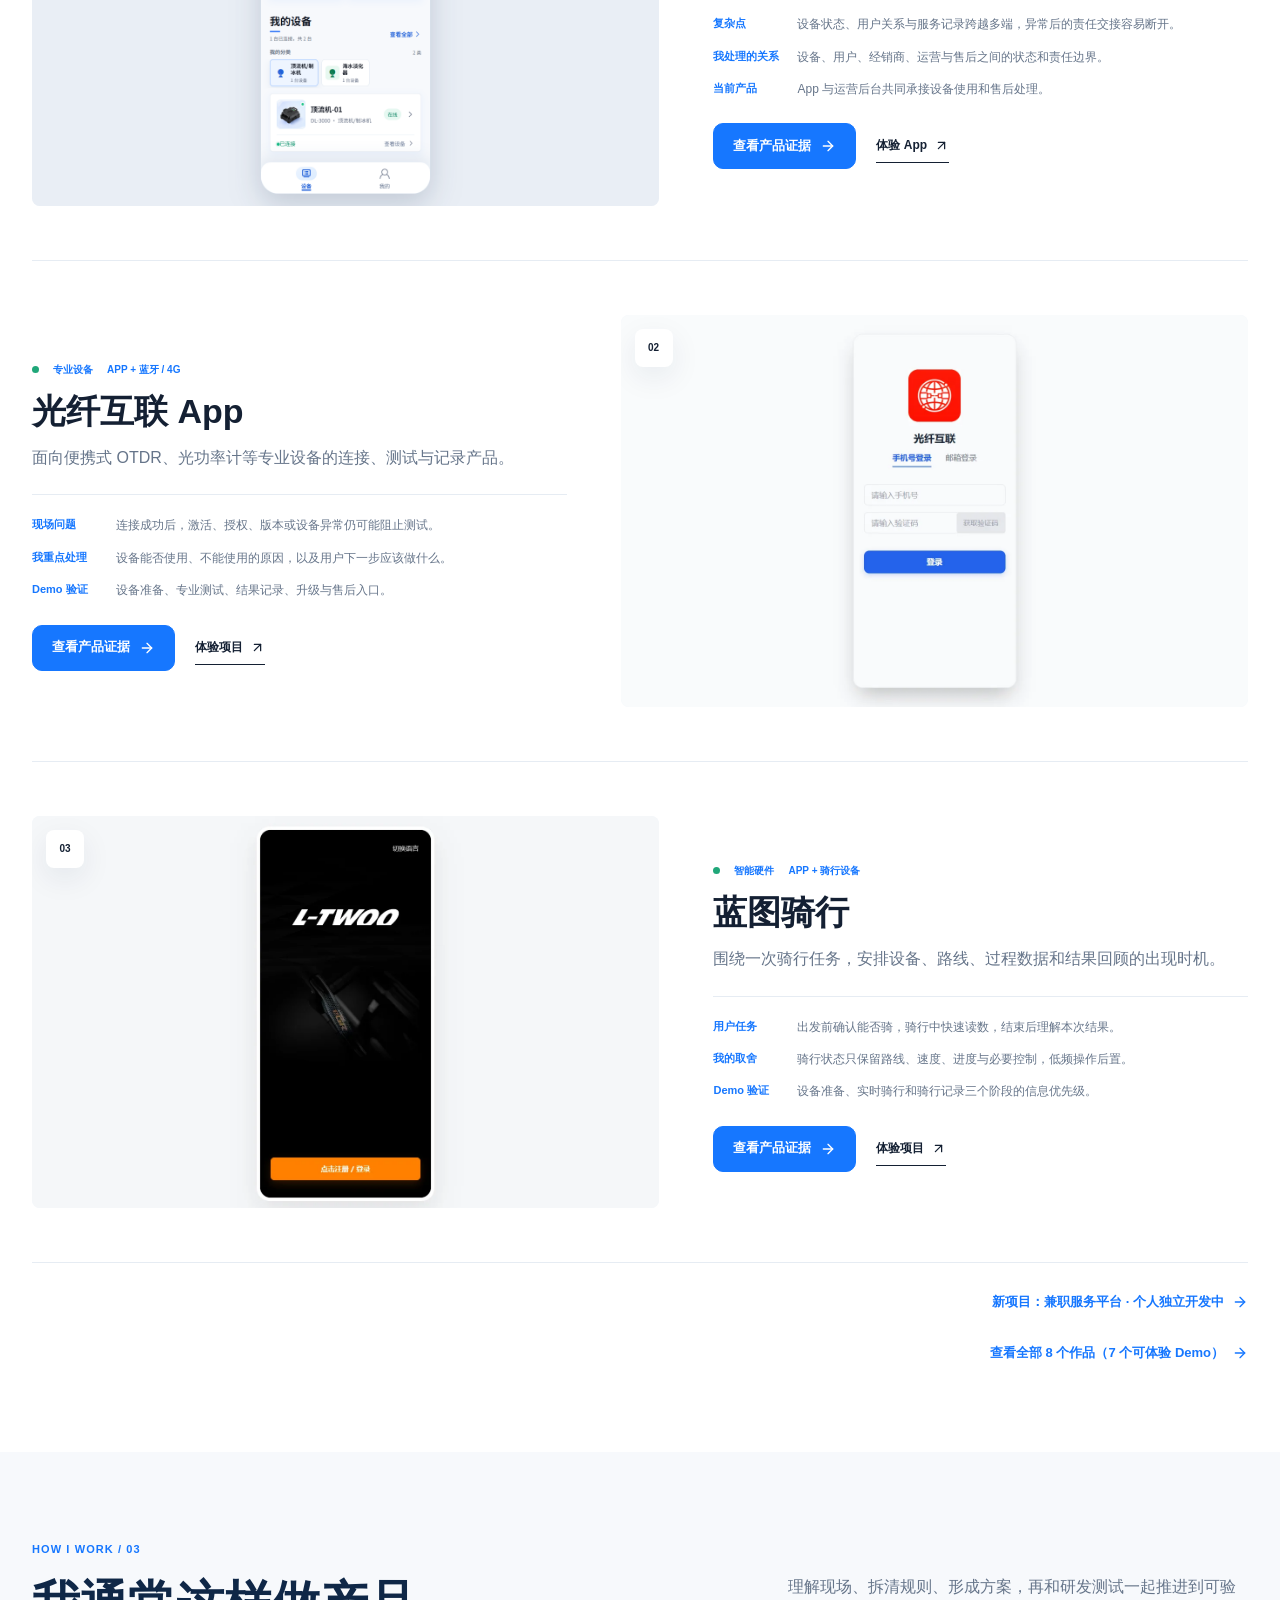
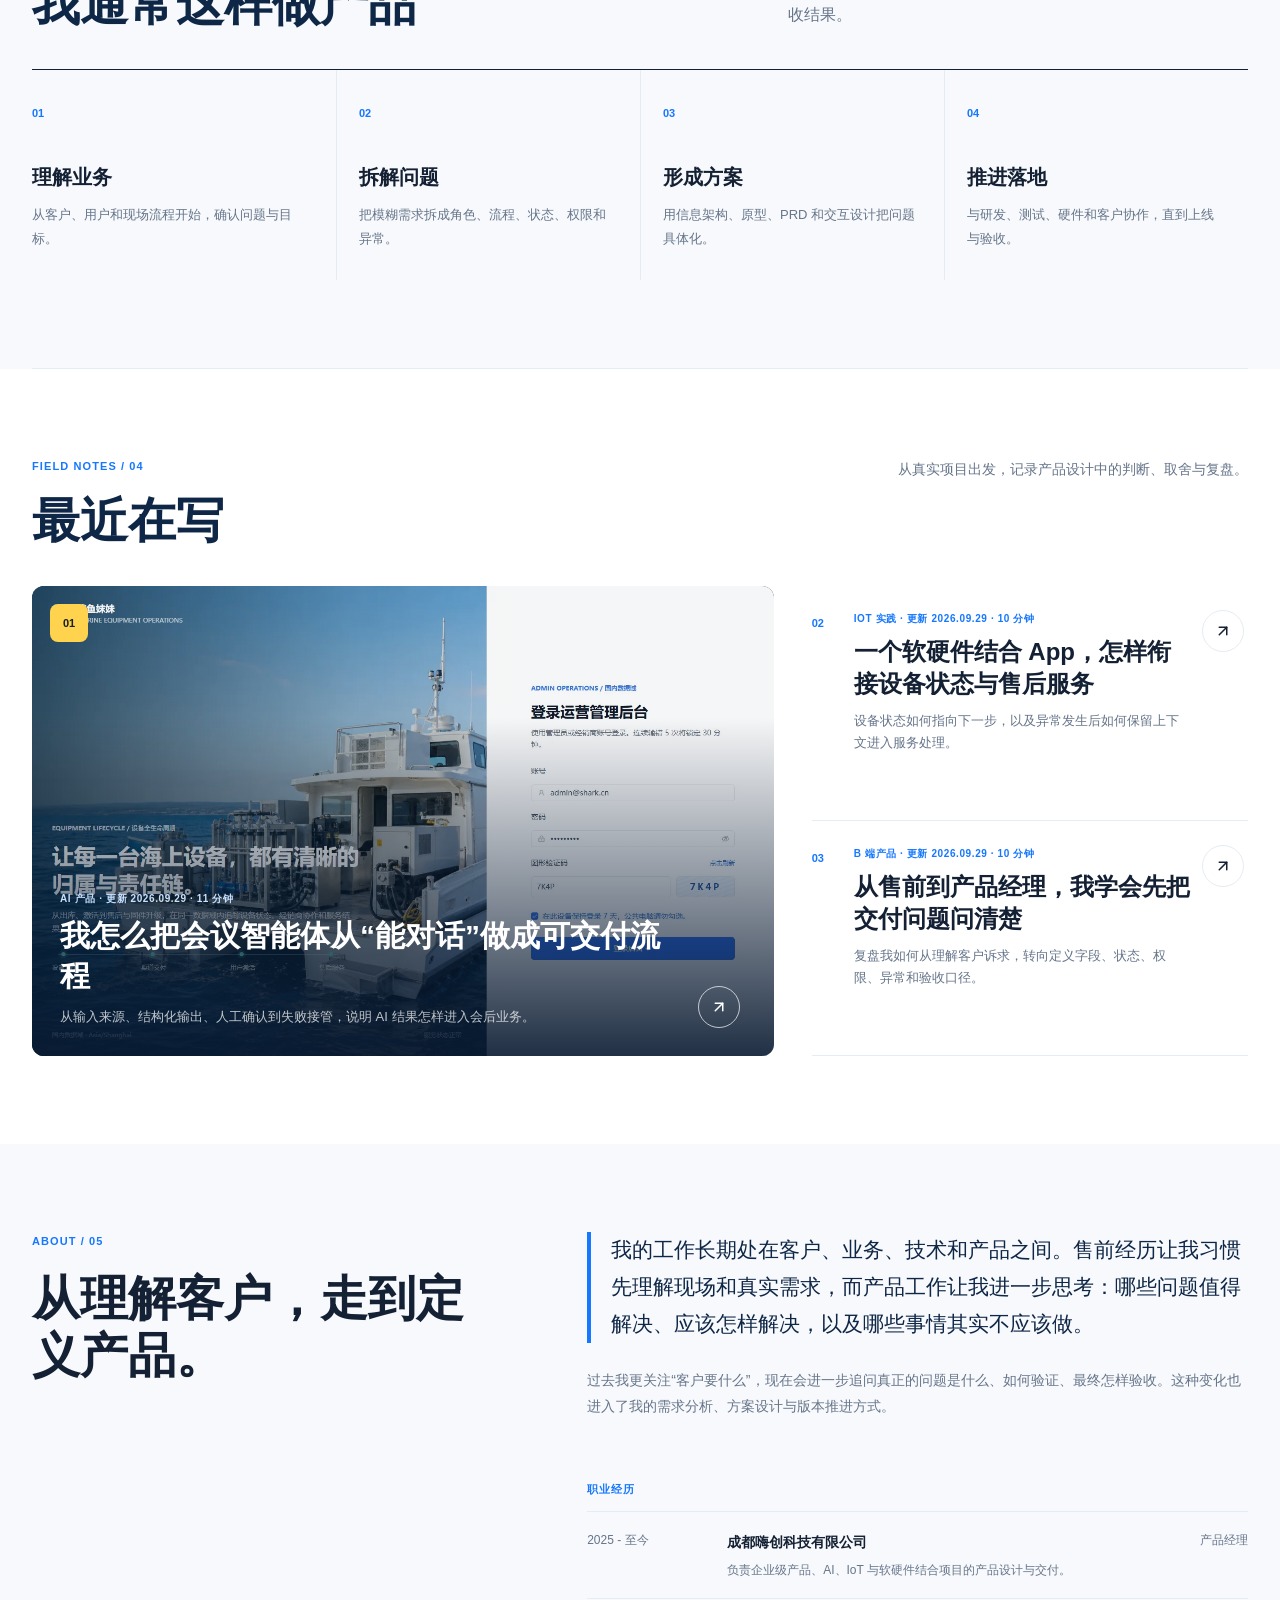
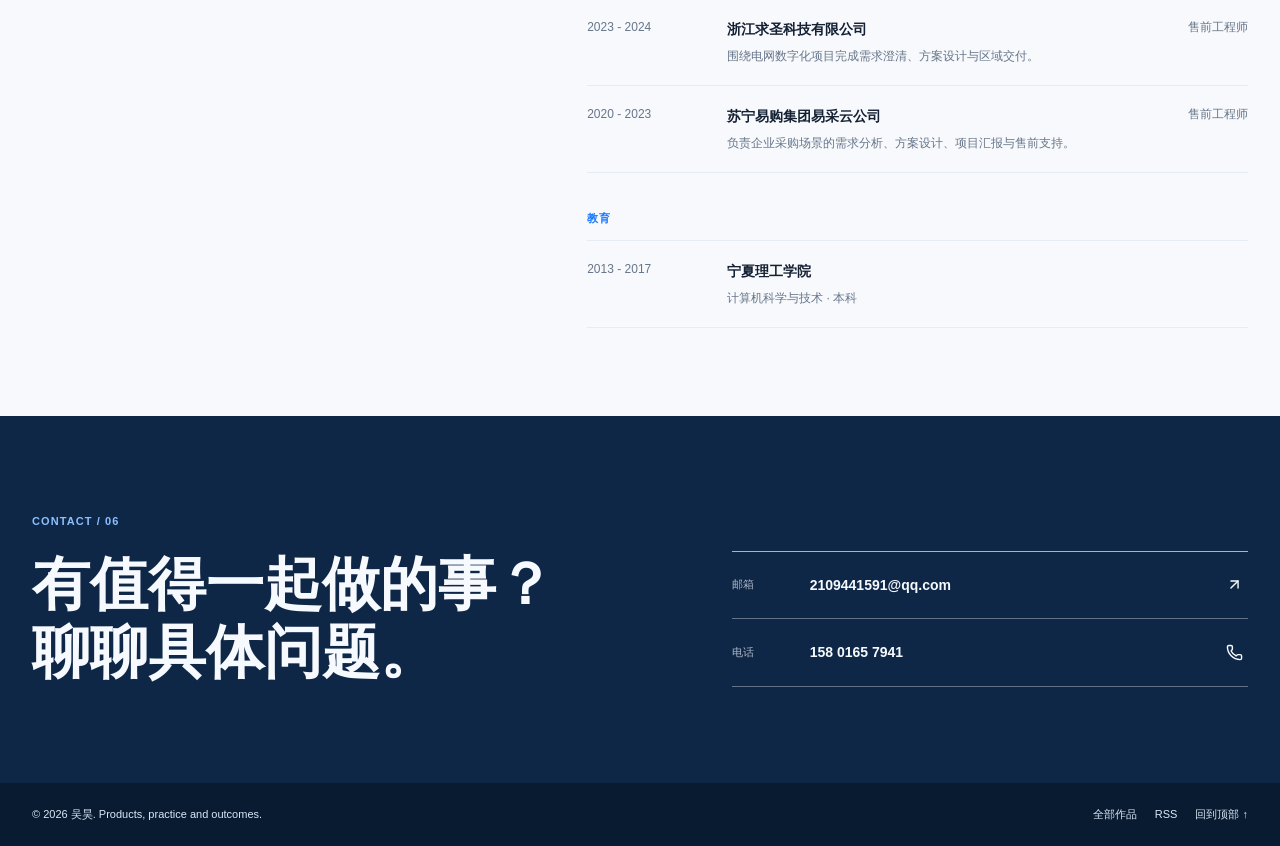
==== commit 9b7c6975: "feat: add independently developed part-time platform case" ====
--- a/index.html
+++ b/index.html
@@ -16,7 +16,7 @@
     <link rel="canonical" href="https://ruanyi.top/" />
     <link rel="alternate" type="application/rss+xml" title="吴昊的产品手记" href="./rss.xml" />
     <link rel="icon" href="./assets/profile-hero.webp" type="image/webp" />
-    <link rel="stylesheet" href="./styles-v2.css?v=20260929-1" />
+    <link rel="stylesheet" href="./styles-v2.css?v=20261027-1" />
     <script type="application/ld+json">
       {"@context":"https://schema.org","@type":"Person","name":"吴昊","jobTitle":"产品经理","url":"https://ruanyi.top/","sameAs":["https://github.com/1134despair-art"],"knowsAbout":["B端产品","AI产品","IoT","智能硬件","数字化项目"]}
     </script>
@@ -92,7 +92,8 @@
               <div class="case-copy"><p class="project-meta"><span>智能硬件</span><span>App + 骑行设备</span></p><h3>蓝图骑行</h3><p class="case-positioning">围绕一次骑行任务，安排设备、路线、过程数据和结果回顾的出现时机。</p><dl class="case-brief"><div><dt>用户任务</dt><dd>出发前确认能否骑，骑行中快速读数，结束后理解本次结果。</dd></div><div><dt>我的取舍</dt><dd>骑行状态只保留路线、速度、进度与必要控制，低频操作后置。</dd></div><div><dt>Demo 验证</dt><dd>设备准备、实时骑行和骑行记录三个阶段的信息优先级。</dd></div></dl><div class="case-actions"><a class="button button-primary" href="./cases/cycling.html">查看产品证据 <i data-lucide="arrow-right" aria-hidden="true"></i></a><a class="text-link" href="https://bicycle.ruanyi.top/" target="_blank" rel="noreferrer">体验项目 <i data-lucide="arrow-up-right" aria-hidden="true"></i></a></div></div>
             </article>
           </div>
-          <div class="section-end-link"><a href="./works.html">查看全部 7 个作品 <i data-lucide="arrow-right" aria-hidden="true"></i></a></div>
+          <div class="section-end-link"><a href="./cases/jianzhi.html">新项目：兼职服务平台 · 个人独立开发中 <i data-lucide="arrow-right" aria-hidden="true"></i></a></div>
+          <div class="section-end-link"><a href="./works.html">查看全部 8 个作品（7 个可体验 Demo） <i data-lucide="arrow-right" aria-hidden="true"></i></a></div>
         </div>
       </section>
 
--- a/styles-v2.css
+++ b/styles-v2.css
@@ -191,6 +191,7 @@
 .project-visual { position: relative; display: block; aspect-ratio: 16 / 10; overflow: hidden; border-radius: var(--radius-md); background: var(--surface-soft); box-shadow: var(--shadow-sm); }
 .project-visual::after { content: "查看线上项目"; position: absolute; right: 12px; bottom: 12px; padding: 7px 10px; border-radius: var(--radius-sm); background: rgba(20,32,51,.88); color: #fff; font-size: 10px; font-weight: 750; opacity: 0; transform: translateY(6px); transition: opacity 180ms ease, transform 180ms ease; }
 .project-visual:hover::after { opacity: 1; transform: translateY(0); }
+.project-visual[data-preview-label]::after { content: attr(data-preview-label); }
 .project-visual img { width: 100%; height: 100%; object-fit: cover; object-position: top center; transition: transform 420ms var(--ease); }
 .project-card:hover .project-visual img { transform: scale(1.025); }
 .project-index { position: absolute; z-index: 2; left: 12px; top: 12px; display: grid; place-items: center; width: 36px; aspect-ratio: 1; border-radius: var(--radius-sm); background: var(--surface); color: var(--ink); box-shadow: var(--shadow-sm); font-size: 10px; font-weight: 850; }
@@ -368,6 +369,7 @@
 .flow-list--compact li:nth-child(4)::before, .flow-list--compact li:nth-child(7)::before { display: none; }
 .evidence-item--wide { grid-column: span 2; }
 .evidence-item--wide img { width: 100%; height: auto; max-height: 620px; aspect-ratio: 1.44 / 1; object-fit: contain; }
+.case-jianzhi .case-cover img, .case-jianzhi .evidence-item--wide img { height: auto; aspect-ratio: auto; object-fit: contain; }
 .case-links { display: flex; flex-wrap: wrap; gap: 12px; margin-top: 30px; }
 .related-content { margin: 0 0 64px; padding: 32px; border-left: 4px solid var(--brand); background: var(--surface-soft); }
 .related-content h2 { margin-bottom: 14px; font-size: 26px; }
